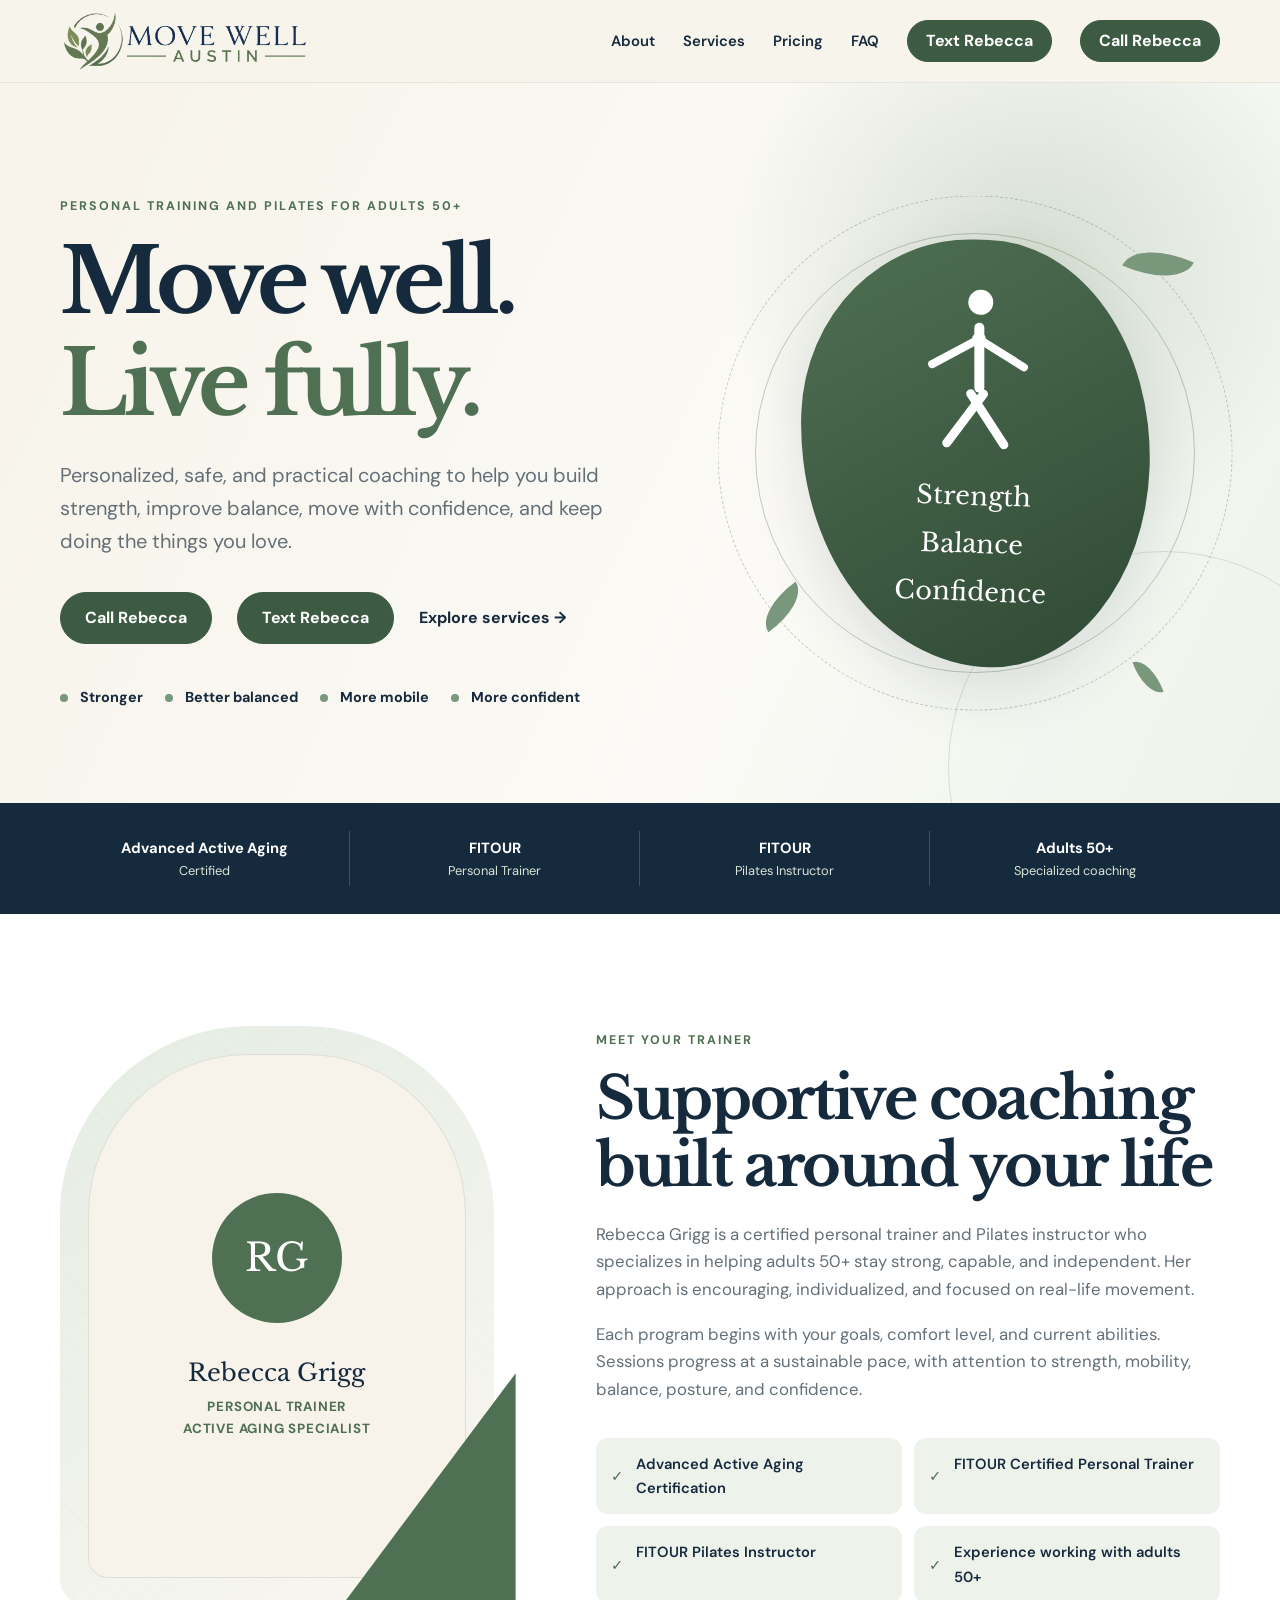
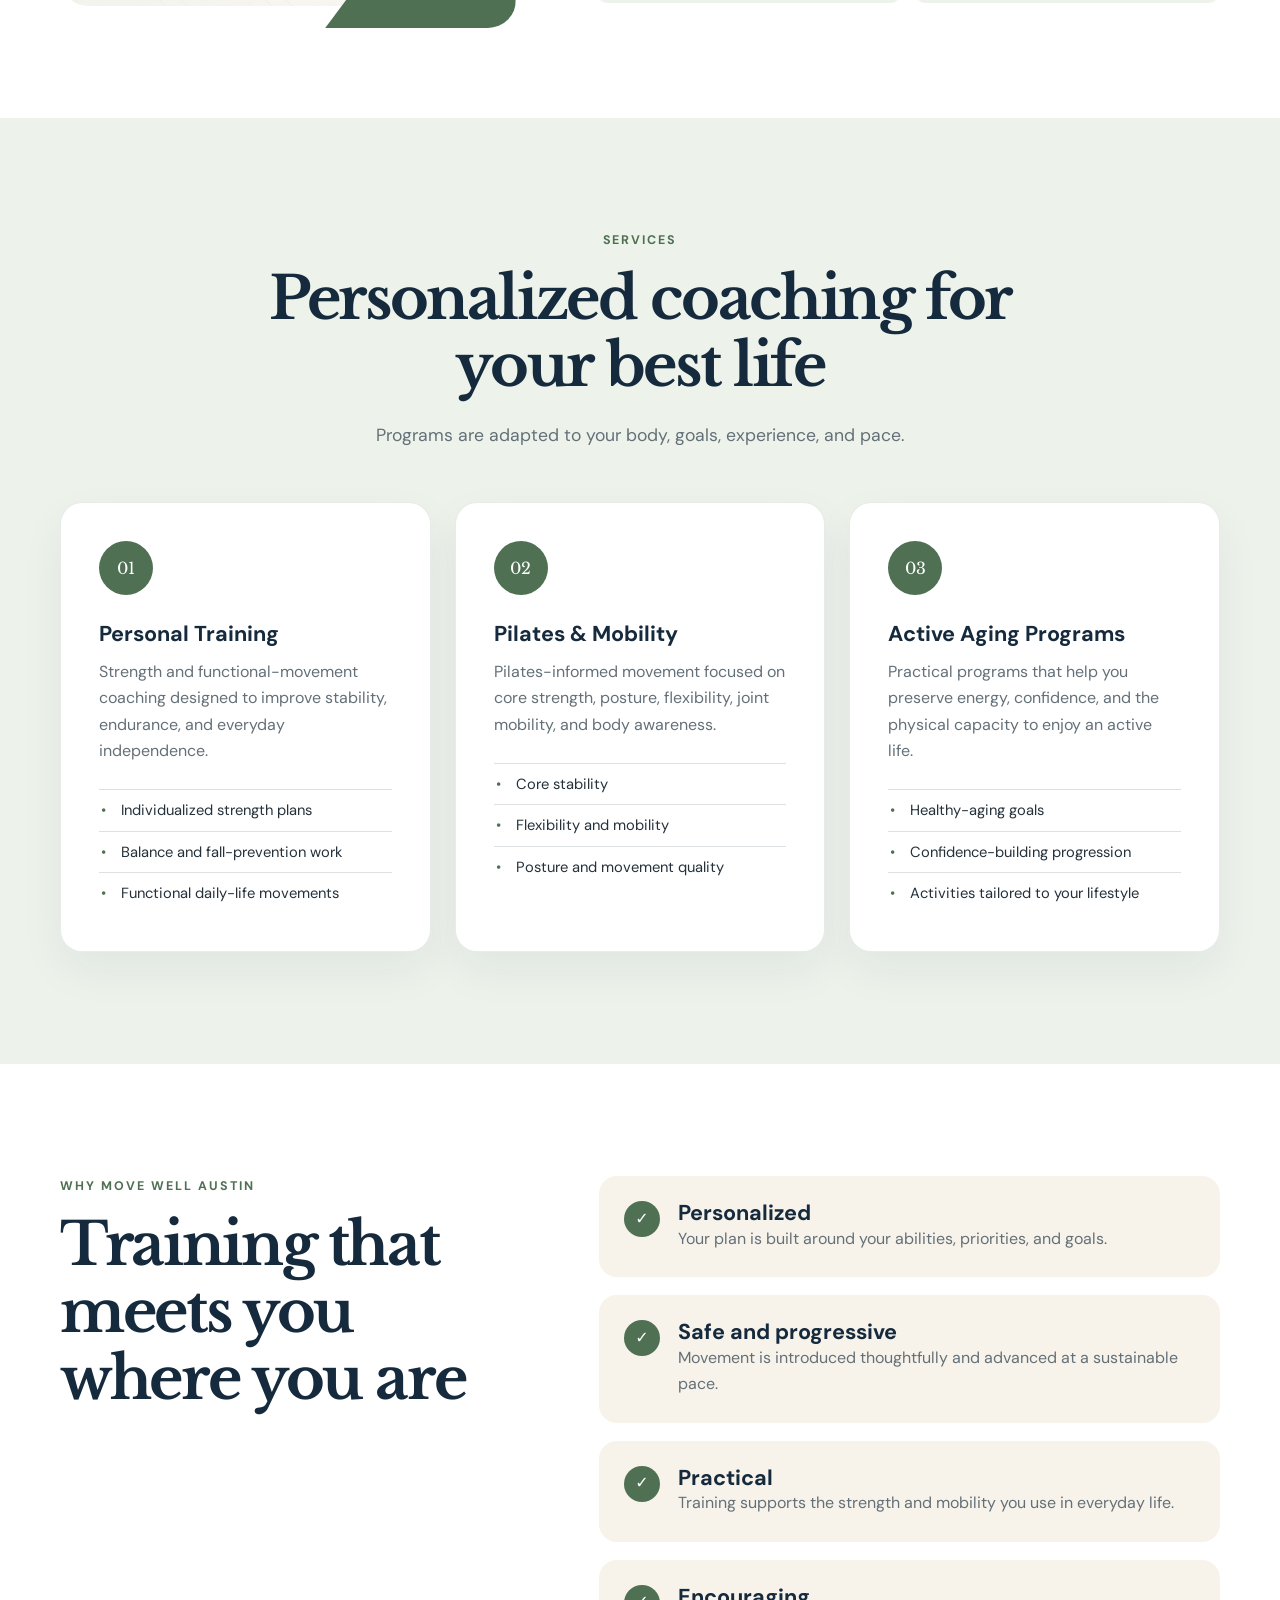
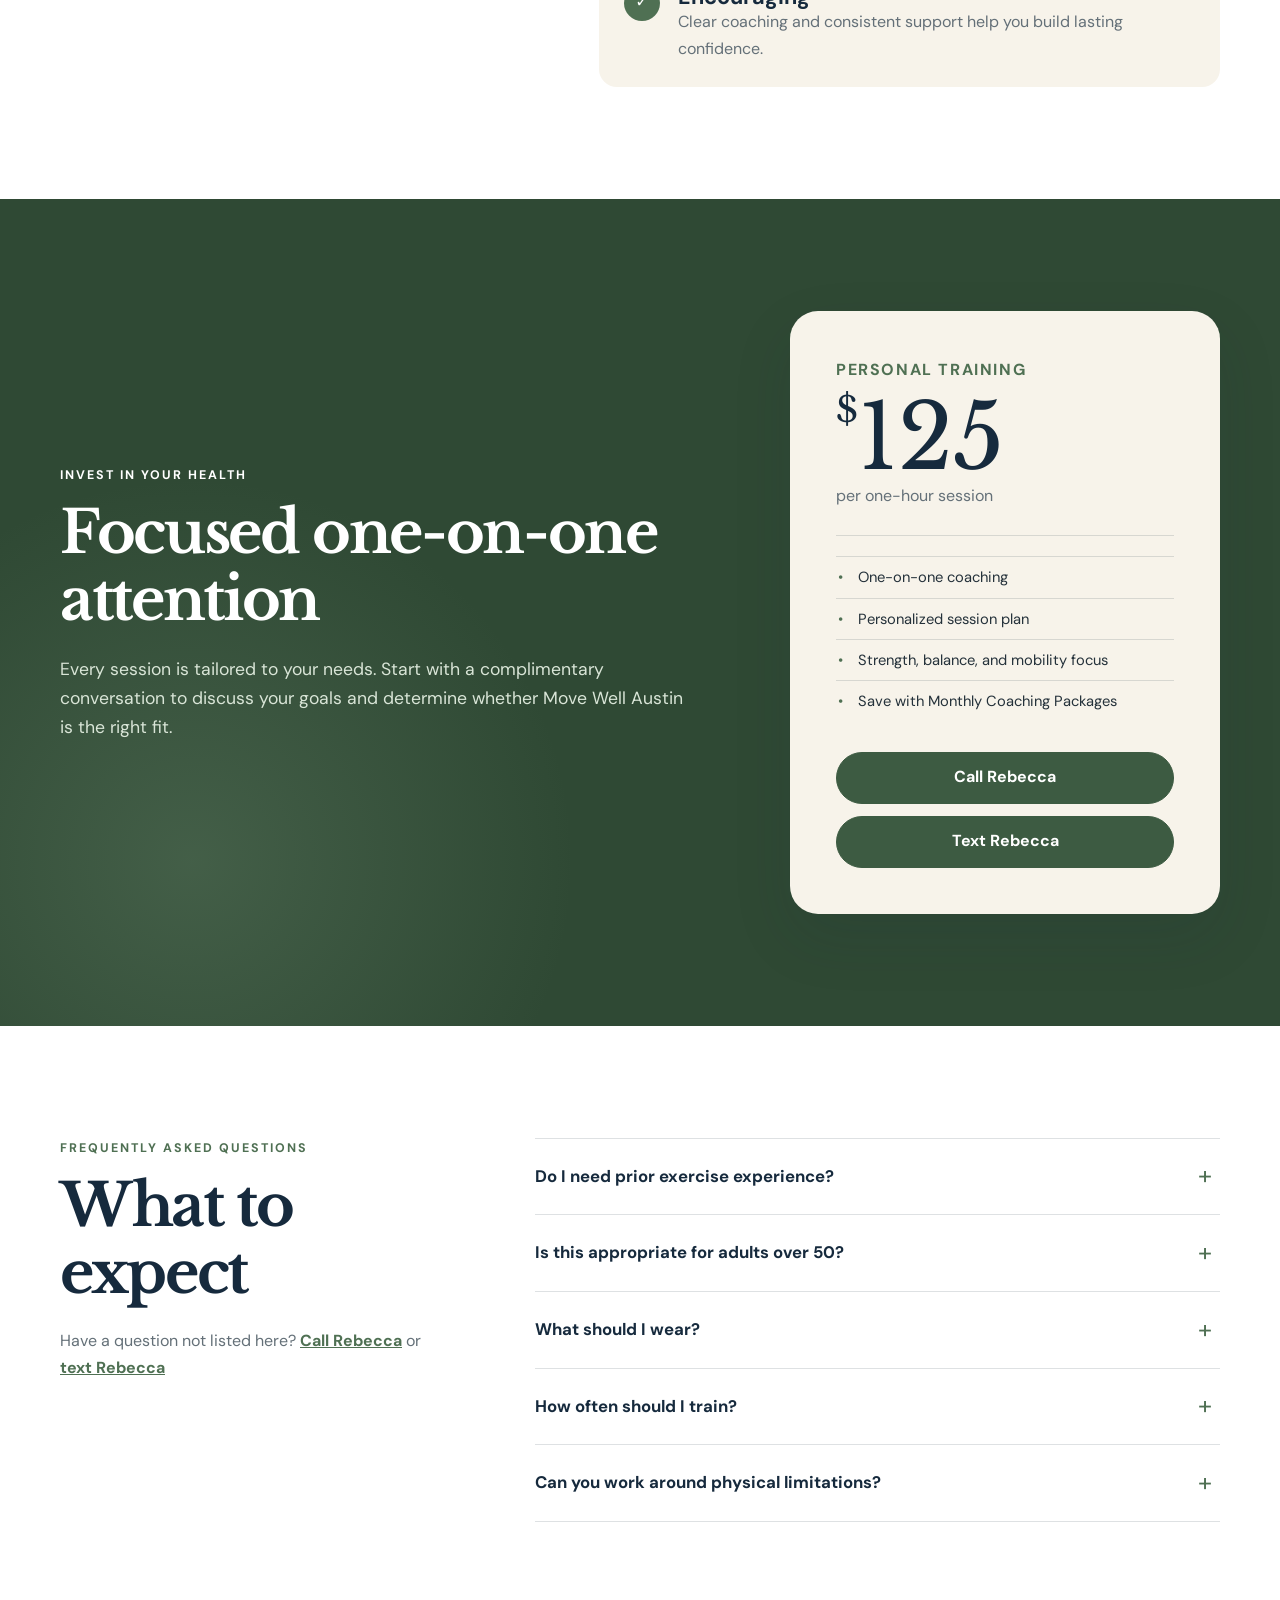
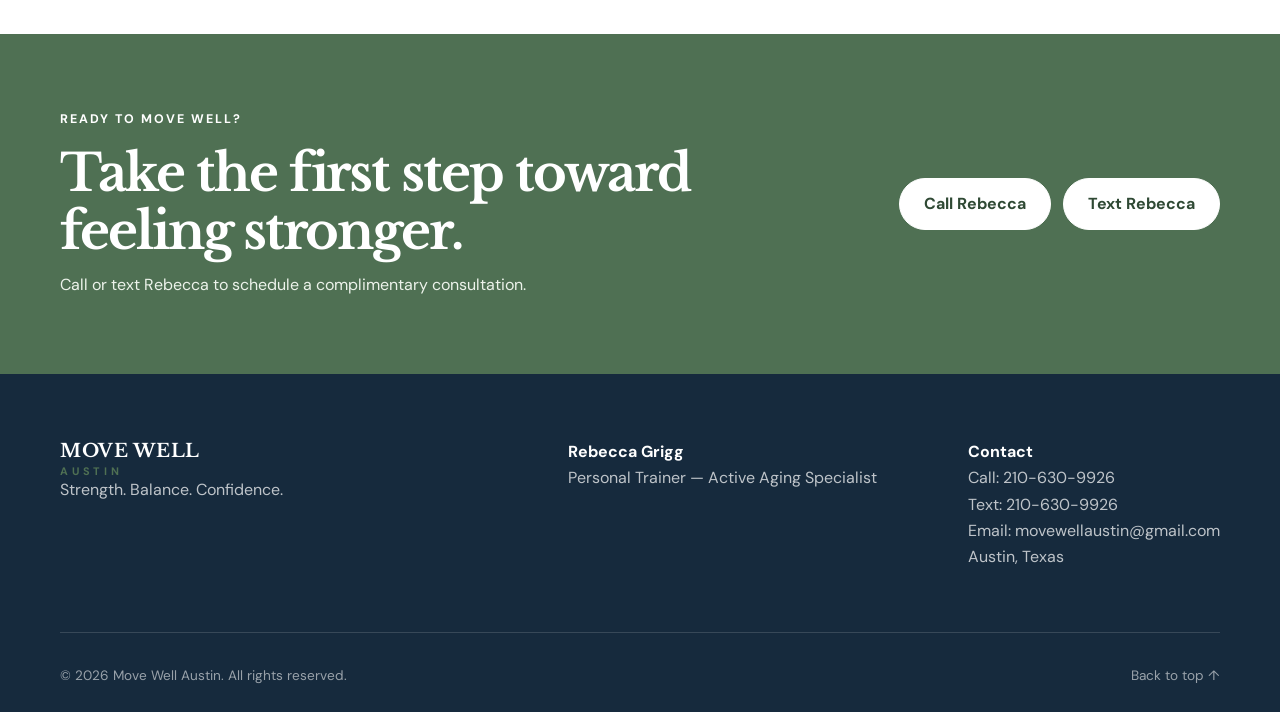
==== index.html @ d60bc9df "Correct SMS link formatting in index.html Fix formatting of text link for SMS contact." ====
<!doctype html>
<html lang="en">
<head>
  <meta charset="utf-8">
  <meta name="viewport" content="width=device-width, initial-scale=1">
  <meta name="description" content="Move Well Austin provides personal training, Pilates, and active-aging coaching for adults 50+ in Austin, Texas.">
  <meta name="theme-color" content="#456348">

  <meta property="og:title" content="Move Well Austin">
  <meta property="og:description" content="Personal training and Pilates for active aging in Austin, Texas.">
  <meta property="og:type" content="website">

  <title>Move Well Austin | Personal Training for Active Aging</title>

  <link rel="preconnect" href="https://fonts.googleapis.com">
  <link rel="preconnect" href="https://fonts.gstatic.com" crossorigin>
  <link href="https://fonts.googleapis.com/css2?family=DM+Sans:wght@400;500;600;700&family=Libre+Baskerville:wght@400;700&display=swap" rel="stylesheet">
  <link rel="stylesheet" href="styles.css">
  <script src="script.js" defer></script>
</head>

<body>
  <a class="skip-link" href="#main-content">Skip to main content</a>

  <header class="site-header" id="top">
    <div class="container nav-wrap">
      <a class="brand" href="#top" aria-label="Move Well Austin home">
        <img
          class="site-logo"
          src="images/move-well-austin-logo.png"
          alt="Move Well Austin"
        >
      </a>

      <button class="menu-toggle" type="button" aria-expanded="false" aria-controls="site-nav">
        <span class="sr-only">Open navigation</span>
        <span></span><span></span><span></span>
      </button>

      <nav id="site-nav" class="site-nav" aria-label="Primary navigation">
        <a href="#about">About</a>
        <a href="#services">Services</a>
        <a href="#pricing">Pricing</a>
        <a href="#faq">FAQ</a>
        <a class="button button-small" href="sms:+12106309926">Text Rebecca</a>
        <a class="button button-small" href="tel:+12106309926">Call Rebecca</a>
      </nav>
    </div>
  </header>

  <main id="main-content">
    <section class="hero">
      <div class="container hero-grid">
        <div class="hero-copy">
          <p class="eyebrow">Personal training and Pilates for adults 50+</p>
          <h1>Move well.<br><span>Live fully.</span></h1>
          <p class="hero-lede">
            Personalized, safe, and practical coaching to help you build strength,
            improve balance, move with confidence, and keep doing the things you love.
          </p>

          <div class="hero-actions">
            <a class="button" href="tel:+12106309926">Call Rebecca</a>
            <a class="button" href="sms:+12106309926">Text Rebecca</a>
            <a class="text-link" href="#services">Explore services <span aria-hidden="true">→</span></a>
          </div>

          <ul class="hero-points" aria-label="Program benefits">
            <li>Stronger</li>
            <li>Better balanced</li>
            <li>More mobile</li>
            <li>More confident</li>
          </ul>
        </div>

        <div class="hero-art" aria-label="Decorative illustration representing active aging">
          <div class="hero-orbit orbit-one"></div>
          <div class="hero-orbit orbit-two"></div>
          <div class="hero-card">
            <div class="figure-icon" aria-hidden="true">
              <span class="head"></span>
              <span class="body"></span>
              <span class="arm arm-left"></span>
              <span class="arm arm-right"></span>
              <span class="leg leg-left"></span>
              <span class="leg leg-right"></span>
            </div>
            <p>Strength</p>
            <p>Balance</p>
            <p>Confidence</p>
          </div>
          <span class="leaf leaf-a"></span>
          <span class="leaf leaf-b"></span>
          <span class="leaf leaf-c"></span>
        </div>
      </div>
    </section>

    <section class="trust-strip" aria-label="Qualifications">
      <div class="container trust-grid">
        <div><strong>Advanced Active Aging</strong><span>Certified</span></div>
        <div><strong>FITOUR</strong><span>Personal Trainer</span></div>
        <div><strong>FITOUR</strong><span>Pilates Instructor</span></div>
        <div><strong>Adults 50+</strong><span>Specialized coaching</span></div>
      </div>
    </section>

    <section class="section about" id="about">
      <div class="container about-grid">
        <div class="portrait-placeholder">
          <div class="portrait-inner">
            <span class="portrait-monogram">RG</span>
            <p>Rebecca Grigg</p>
            <small>Personal Trainer<br>Active Aging Specialist</small>
          </div>
        </div>

        <div class="about-copy">
          <p class="eyebrow">Meet your trainer</p>
          <h2>Supportive coaching built around your life</h2>
          <p>
            Rebecca Grigg is a certified personal trainer and Pilates instructor
            who specializes in helping adults 50+ stay strong, capable, and independent.
            Her approach is encouraging, individualized, and focused on real-life movement.
          </p>
          <p>
            Each program begins with your goals, comfort level, and current abilities.
            Sessions progress at a sustainable pace, with attention to strength, mobility,
            balance, posture, and confidence.
          </p>

          <div class="credential-list">
            <span>Advanced Active Aging Certification</span>
            <span>FITOUR Certified Personal Trainer</span>
            <span>FITOUR Pilates Instructor</span>
            <span>Experience working with adults 50+</span>
          </div>
        </div>
      </div>
    </section>

    <section class="section section-tinted" id="services">
      <div class="container">
        <div class="section-heading">
          <p class="eyebrow">Services</p>
          <h2>Personalized coaching for your best life</h2>
          <p>Programs are adapted to your body, goals, experience, and pace.</p>
        </div>

        <div class="card-grid">
          <article class="service-card">
            <div class="service-icon" aria-hidden="true">01</div>
            <h3>Personal Training</h3>
            <p>
              Strength and functional-movement coaching designed to improve stability,
              endurance, and everyday independence.
            </p>
            <ul>
              <li>Individualized strength plans</li>
              <li>Balance and fall-prevention work</li>
              <li>Functional daily-life movements</li>
            </ul>
          </article>

          <article class="service-card">
            <div class="service-icon" aria-hidden="true">02</div>
            <h3>Pilates &amp; Mobility</h3>
            <p>
              Pilates-informed movement focused on core strength, posture, flexibility,
              joint mobility, and body awareness.
            </p>
            <ul>
              <li>Core stability</li>
              <li>Flexibility and mobility</li>
              <li>Posture and movement quality</li>
            </ul>
          </article>

          <article class="service-card">
            <div class="service-icon" aria-hidden="true">03</div>
            <h3>Active Aging Programs</h3>
            <p>
              Practical programs that help you preserve energy, confidence, and the
              physical capacity to enjoy an active life.
            </p>
            <ul>
              <li>Healthy-aging goals</li>
              <li>Confidence-building progression</li>
              <li>Activities tailored to your lifestyle</li>
            </ul>
          </article>
        </div>
      </div>
    </section>

    <section class="section why">
      <div class="container why-grid">
        <div>
          <p class="eyebrow">Why Move Well Austin</p>
          <h2>Training that meets you where you are</h2>
        </div>

        <div class="why-list">
          <article>
            <span aria-hidden="true">✓</span>
            <div>
              <h3>Personalized</h3>
              <p>Your plan is built around your abilities, priorities, and goals.</p>
            </div>
          </article>
          <article>
            <span aria-hidden="true">✓</span>
            <div>
              <h3>Safe and progressive</h3>
              <p>Movement is introduced thoughtfully and advanced at a sustainable pace.</p>
            </div>
          </article>
          <article>
            <span aria-hidden="true">✓</span>
            <div>
              <h3>Practical</h3>
              <p>Training supports the strength and mobility you use in everyday life.</p>
            </div>
          </article>
          <article>
            <span aria-hidden="true">✓</span>
            <div>
              <h3>Encouraging</h3>
              <p>Clear coaching and consistent support help you build lasting confidence.</p>
            </div>
          </article>
        </div>
      </div>
    </section>

    <section class="section pricing" id="pricing">
      <div class="container pricing-grid">
        <div class="pricing-copy">
          <p class="eyebrow">Invest in your health</p>
          <h2>Focused one-on-one attention</h2>
          <p>
            Every session is tailored to your needs. Start with a complimentary
            conversation to discuss your goals and determine whether Move Well Austin
            is the right fit.
          </p>
        </div>

        <div class="price-card">
          <p>Personal training</p>
          <div class="price"><span>$</span>125</div>
          <p class="price-unit">per one-hour session</p>
          <hr>
          <ul>
            <li>One-on-one coaching</li>
            <li>Personalized session plan</li>
            <li>Strength, balance, and mobility focus</li>
             <li>Save with Monthly Coaching Packages</li>
          </ul>
          <div class="contact-actions">
            <a class="button button-light" href="tel:+12106309926">Call Rebecca</a>
            <a class="button button-light" href="sms:+12106309926">Text Rebecca</a>
          </div>
        </div>
      </div>
    </section>

    <section class="section faq" id="faq">
      <div class="container faq-grid">
        <div>
          <p class="eyebrow">Frequently asked questions</p>
          <h2>What to expect</h2>
          <p>
            Have a question not listed here?
            <a href="tel:+12106309926">Call Rebecca</a> or
            <a href="sms:+12106309926">text Rebecca</a>
          </p>
        </div>

        <div class="accordion">
          <details>
            <summary>Do I need prior exercise experience?</summary>
            <p>
              No. Sessions are adapted to your starting point, whether you are new
              to exercise or returning after time away.
            </p>
          </details>

          <details>
            <summary>Is this appropriate for adults over 50?</summary>
            <p>
              Yes. Move Well Austin is specifically focused on adults 50+ and on
              safe, progressive coaching for strength, balance, mobility, and confidence.
            </p>
          </details>

          <details>
            <summary>What should I wear?</summary>
            <p>
              Wear comfortable clothing that allows you to move freely and supportive
              athletic shoes unless Rebecca recommends otherwise for a specific session.
            </p>
          </details>

          <details>
            <summary>How often should I train?</summary>
            <p>
              Frequency depends on your goals, schedule, recovery, and current activity
              level. Rebecca will discuss an appropriate plan during your consultation.
            </p>
          </details>

          <details>
            <summary>Can you work around physical limitations?</summary>
            <p>
              Programs can often be modified around limitations. Share relevant
              information during your consultation, and obtain medical clearance when
              your healthcare provider recommends it.
            </p>
          </details>
        </div>
      </div>
    </section>

    <section class="cta">
      <div class="container cta-inner">
        <div>
          <p class="eyebrow">Ready to move well?</p>
          <h2>Take the first step toward feeling stronger.</h2>
          <p>Call or text Rebecca to schedule a complimentary consultation.</p>
        </div>
        <div class="contact-actions">
          <a class="button button-light" href="tel:+12106309926">Call Rebecca</a>
          <a class="button button-light" href="sms:+12106309926">Text Rebecca</a>
        </div>
      </div>
    </section>
  </main>

  <footer class="site-footer">
    <div class="container footer-grid">
      <div>
        <a class="brand brand-footer" href="#top">
          <span class="brand-copy">
            <strong>MOVE WELL</strong>
            <span>AUSTIN</span>
          </span>
        </a>
        <p>Strength. Balance. Confidence.</p>
      </div>

      <div>
        <strong>Rebecca Grigg</strong>
        <p>Personal Trainer — Active Aging Specialist</p>
      </div>

      <div>
        <strong>Contact</strong>
        <p>
          <a href="tel:+12106309926">Call: 210-630-9926</a><br>
          <a href="sms:+12106309926">Text: 210-630-9926</a><br>
          <a href="mailto:movewellaustin@gmail.com">Email: movewellaustin@gmail.com</a><br>
          Austin, Texas
        </p>
      </div>
    </div>

    <div class="container footer-bottom">
      <p>© <span id="year"></span> Move Well Austin. All rights reserved.</p>
      <a href="#top">Back to top ↑</a>
    </div>
  </footer>
</body>
</html>
---- styles.css ----
:root {
  --green-900: #2f4934;
  --green-800: #3d5b42;
  --green-700: #4f7053;
  --green-500: #78977b;
  --green-200: #d9e5d7;
  --green-100: #edf3eb;
  --navy: #162a3d;
  --cream: #f7f3ea;
  --white: #ffffff;
  --ink: #24313a;
  --muted: #647078;
  --line: rgba(22, 42, 61, 0.14);
  --shadow: 0 24px 60px rgba(22, 42, 61, 0.12);
  --radius: 22px;
  --container: 1160px;
}

* {
  box-sizing: border-box;
}

html {
  scroll-behavior: smooth;
}

body {
  margin: 0;
  color: var(--ink);
  background: var(--white);
  font-family: "DM Sans", system-ui, -apple-system, BlinkMacSystemFont, "Segoe UI", sans-serif;
  line-height: 1.65;
}

body.nav-open {
  overflow: hidden;
}

img,
svg {
  display: block;
  max-width: 100%;
}

a {
  color: inherit;
}

button,
a {
  -webkit-tap-highlight-color: transparent;
}

h1,
h2,
h3,
p {
  margin-top: 0;
}

h1,
h2,
h3 {
  color: var(--navy);
  line-height: 1.14;
}

h1,
h2 {
  font-family: "Libre Baskerville", Georgia, serif;
}

h1 {
  margin-bottom: 24px;
  font-size: clamp(3.2rem, 7vw, 6.4rem);
  letter-spacing: -0.055em;
}

h1 span {
  color: var(--green-700);
}

h2 {
  margin-bottom: 22px;
  font-size: clamp(2.15rem, 4.6vw, 3.9rem);
  letter-spacing: -0.04em;
}

h3 {
  margin-bottom: 12px;
  font-size: 1.35rem;
}

p {
  color: var(--muted);
}

.container {
  width: min(calc(100% - 40px), var(--container));
  margin-inline: auto;
}

.section {
  padding: 112px 0;
}

.section-tinted {
  background: var(--green-100);
}

.section-heading {
  max-width: 760px;
  margin: 0 auto 52px;
  text-align: center;
}

.section-heading > p:last-child {
  max-width: 600px;
  margin-inline: auto;
  font-size: 1.1rem;
}

.eyebrow {
  margin-bottom: 14px;
  color: var(--green-700);
  font-size: 0.78rem;
  font-weight: 700;
  letter-spacing: 0.16em;
  text-transform: uppercase;
}

.sr-only {
  position: absolute;
  width: 1px;
  height: 1px;
  padding: 0;
  margin: -1px;
  overflow: hidden;
  clip: rect(0, 0, 0, 0);
  white-space: nowrap;
  border: 0;
}

.skip-link {
  position: fixed;
  z-index: 9999;
  top: 12px;
  left: 12px;
  padding: 10px 14px;
  color: var(--white);
  background: var(--navy);
  border-radius: 8px;
  transform: translateY(-150%);
}

.skip-link:focus {
  transform: translateY(0);
}

.button {
  display: inline-flex;
  min-height: 52px;
  align-items: center;
  justify-content: center;
  padding: 0 24px;
  color: var(--white);
  background: var(--green-800);
  border: 1px solid var(--green-800);
  border-radius: 999px;
  font-weight: 700;
  text-decoration: none;
  transition: 180ms ease;
}

.button:hover,
.button:focus-visible {
  background: var(--navy);
  border-color: var(--navy);
  transform: translateY(-2px);
}

.button-small {
  min-height: 42px;
  padding-inline: 18px;
}

.button-light {
  color: var(--green-900);
  background: var(--white);
  border-color: var(--white);
}

.button-light:hover,
.button-light:focus-visible {
  color: var(--white);
  background: transparent;
  border-color: var(--white);
}

.text-link {
  color: var(--navy);
  font-weight: 700;
  text-decoration: none;
}

.text-link:hover {
  color: var(--green-700);
}

.site-header {
  position: sticky;
  z-index: 1000;
  top: 0;
  background: rgba(247, 243, 234, 0.9);
  border-bottom: 1px solid rgba(22, 42, 61, 0.07);
  backdrop-filter: blur(18px);
}

.nav-wrap {
  display: flex;
  min-height: 82px;
  align-items: center;
  justify-content: space-between;
  gap: 30px;
}

.brand {
  display: inline-flex;
  align-items: center;
  gap: 12px;
  color: var(--navy);
  text-decoration: none;
}

.site-logo {
  display: block;
  width: 250px;
  max-width: 100%;
  height: auto;
}

.brand-mark {
  width: 48px;
  color: var(--green-700);
}

.brand-mark svg {
  fill: none;
  stroke: currentColor;
  stroke-width: 3.2;
  stroke-linecap: round;
  stroke-linejoin: round;
}

.brand-copy {
  display: flex;
  flex-direction: column;
  line-height: 1;
}

.brand-copy strong {
  font-family: "Libre Baskerville", Georgia, serif;
  font-size: 1.15rem;
  letter-spacing: 0.03em;
}

.brand-copy span {
  margin-top: 6px;
  color: var(--green-700);
  font-size: 0.68rem;
  font-weight: 700;
  letter-spacing: 0.35em;
}

.site-nav {
  display: flex;
  align-items: center;
  gap: 28px;
}

.site-nav > a:not(.button) {
  color: var(--navy);
  font-size: 0.93rem;
  font-weight: 600;
  text-decoration: none;
}

.site-nav > a:not(.button):hover {
  color: var(--green-700);
}

.menu-toggle {
  display: none;
  width: 44px;
  height: 44px;
  padding: 9px;
  background: transparent;
  border: 0;
}

.menu-toggle span:not(.sr-only) {
  display: block;
  width: 100%;
  height: 2px;
  margin: 5px 0;
  background: var(--navy);
  transition: 180ms ease;
}

.hero {
  position: relative;
  overflow: hidden;
  padding: 110px 0 90px;
  background:
    radial-gradient(circle at 80% 25%, rgba(120, 151, 123, 0.28), transparent 26%),
    linear-gradient(115deg, var(--cream) 0%, #fbfaf6 62%, var(--green-100) 100%);
}

.hero::after {
  position: absolute;
  right: -100px;
  bottom: -180px;
  width: 430px;
  height: 430px;
  border: 1px solid rgba(79, 112, 83, 0.19);
  border-radius: 50%;
  content: "";
}

.hero-grid {
  display: grid;
  align-items: center;
  gap: 70px;
  grid-template-columns: 1.1fr 0.9fr;
}

.hero-copy {
  position: relative;
  z-index: 2;
}

.hero-lede {
  max-width: 650px;
  margin-bottom: 34px;
  font-size: clamp(1.05rem, 2vw, 1.25rem);
}

.hero-actions {
  display: flex;
  align-items: center;
  gap: 25px;
}

.hero-points {
  display: flex;
  flex-wrap: wrap;
  gap: 12px 22px;
  padding: 0;
  margin: 42px 0 0;
  list-style: none;
}

.hero-points li {
  position: relative;
  padding-left: 20px;
  color: var(--navy);
  font-size: 0.9rem;
  font-weight: 700;
}

.hero-points li::before {
  position: absolute;
  top: 0.55em;
  left: 0;
  width: 8px;
  height: 8px;
  background: var(--green-500);
  border-radius: 50%;
  content: "";
}

.hero-art {
  position: relative;
  min-height: 520px;
}

.hero-card {
  position: absolute;
  z-index: 2;
  top: 50%;
  left: 50%;
  display: flex;
  width: min(350px, 82vw);
  min-height: 410px;
  flex-direction: column;
  align-items: center;
  justify-content: center;
  padding: 50px;
  color: var(--white);
  background: linear-gradient(150deg, var(--green-700), var(--green-900));
  border-radius: 48% 48% 44% 56% / 42% 52% 48% 58%;
  box-shadow: var(--shadow);
  transform: translate(-50%, -50%) rotate(2deg);
}

.hero-card p {
  margin: 3px 0;
  color: var(--white);
  font-family: "Libre Baskerville", Georgia, serif;
  font-size: 1.6rem;
}

.figure-icon {
  position: relative;
  width: 120px;
  height: 160px;
  margin-bottom: 22px;
}

.figure-icon span {
  position: absolute;
  display: block;
  background: var(--white);
  border-radius: 999px;
}

.figure-icon .head {
  top: 0;
  left: 48px;
  width: 25px;
  height: 25px;
  border-radius: 50%;
}

.figure-icon .body {
  top: 33px;
  left: 56px;
  width: 10px;
  height: 70px;
  transform: rotate(-2deg);
}

.figure-icon .arm {
  top: 42px;
  width: 64px;
  height: 8px;
}

.figure-icon .arm-left {
  left: 2px;
  transform: rotate(-30deg);
  transform-origin: right center;
}

.figure-icon .arm-right {
  right: 2px;
  transform: rotate(30deg);
  transform-origin: left center;
}

.figure-icon .leg {
  top: 96px;
  width: 70px;
  height: 9px;
}

.figure-icon .leg-left {
  left: -1px;
  transform: rotate(-55deg);
  transform-origin: right center;
}

.figure-icon .leg-right {
  right: -1px;
  transform: rotate(55deg);
  transform-origin: left center;
}

.hero-orbit {
  position: absolute;
  top: 50%;
  left: 50%;
  border: 1px solid rgba(79, 112, 83, 0.34);
  border-radius: 50%;
  transform: translate(-50%, -50%);
}

.orbit-one {
  width: 440px;
  height: 440px;
}

.orbit-two {
  width: 515px;
  height: 515px;
  border-style: dashed;
}

.leaf {
  position: absolute;
  z-index: 3;
  display: block;
  width: 64px;
  height: 32px;
  background: var(--green-500);
  border-radius: 100% 0 100% 0;
}

.leaf-a {
  top: 55px;
  right: 30px;
  transform: rotate(24deg);
}

.leaf-b {
  bottom: 90px;
  left: 20px;
  transform: rotate(-35deg) scale(0.8);
}

.leaf-c {
  right: 40px;
  bottom: 20px;
  transform: rotate(70deg) scale(0.6);
}

.trust-strip {
  padding: 28px 0;
  background: var(--navy);
}

.trust-grid {
  display: grid;
  grid-template-columns: repeat(4, 1fr);
}

.trust-grid div {
  padding: 5px 24px;
  text-align: center;
  border-right: 1px solid rgba(255, 255, 255, 0.18);
}

.trust-grid div:last-child {
  border-right: 0;
}

.trust-grid strong,
.trust-grid span {
  display: block;
}

.trust-grid strong {
  color: var(--white);
  font-size: 0.92rem;
}

.trust-grid span {
  color: var(--green-200);
  font-size: 0.8rem;
}

.about-grid {
  display: grid;
  align-items: center;
  gap: clamp(50px, 8vw, 110px);
  grid-template-columns: minmax(320px, 0.82fr) 1.18fr;
}

.portrait-placeholder {
  position: relative;
  min-height: 580px;
  padding: 28px;
  background:
    linear-gradient(145deg, rgba(217, 229, 215, 0.7), rgba(247, 243, 234, 0.65)),
    repeating-linear-gradient(45deg, transparent 0 14px, rgba(79, 112, 83, 0.05) 14px 15px);
  border-radius: 190px 190px 28px 28px;
}

.portrait-placeholder::after {
  position: absolute;
  right: -22px;
  bottom: -22px;
  width: 44%;
  height: 44%;
  background: var(--green-700);
  border-radius: 0 0 28px 0;
  content: "";
  clip-path: polygon(100% 0, 100% 100%, 0 100%);
}

.portrait-inner {
  position: absolute;
  inset: 28px;
  display: flex;
  flex-direction: column;
  align-items: center;
  justify-content: center;
  background: var(--cream);
  border: 1px solid rgba(79, 112, 83, 0.15);
  border-radius: 160px 160px 20px 20px;
  text-align: center;
}

.portrait-monogram {
  display: grid;
  width: 130px;
  height: 130px;
  margin-bottom: 30px;
  place-items: center;
  color: var(--white);
  background: var(--green-700);
  border-radius: 50%;
  font-family: "Libre Baskerville", Georgia, serif;
  font-size: 2.4rem;
}

.portrait-inner p {
  margin-bottom: 4px;
  color: var(--navy);
  font-family: "Libre Baskerville", Georgia, serif;
  font-size: 1.5rem;
}

.portrait-inner small {
  color: var(--green-700);
  font-weight: 700;
  letter-spacing: 0.06em;
  text-transform: uppercase;
}

.about-copy > p:not(.eyebrow) {
  font-size: 1.05rem;
}

.credential-list {
  display: grid;
  gap: 12px;
  margin-top: 34px;
  grid-template-columns: repeat(2, 1fr);
}

.credential-list span {
  position: relative;
  padding: 14px 14px 14px 40px;
  color: var(--navy);
  background: var(--green-100);
  border-radius: 12px;
  font-size: 0.92rem;
  font-weight: 600;
}

.credential-list span::before {
  position: absolute;
  top: 50%;
  left: 15px;
  color: var(--green-700);
  content: "✓";
  transform: translateY(-50%);
}

.card-grid {
  display: grid;
  gap: 24px;
  grid-template-columns: repeat(3, 1fr);
}

.service-card {
  padding: 38px;
  background: var(--white);
  border: 1px solid rgba(79, 112, 83, 0.13);
  border-radius: var(--radius);
  box-shadow: 0 18px 45px rgba(22, 42, 61, 0.06);
}

.service-icon {
  display: grid;
  width: 54px;
  height: 54px;
  margin-bottom: 27px;
  place-items: center;
  color: var(--white);
  background: var(--green-700);
  border-radius: 50%;
  font-family: "Libre Baskerville", Georgia, serif;
}

.service-card ul,
.price-card ul {
  padding: 0;
  margin: 25px 0 0;
  list-style: none;
}

.service-card li,
.price-card li {
  position: relative;
  padding: 8px 0 8px 22px;
  color: var(--ink);
  font-size: 0.92rem;
  border-top: 1px solid var(--line);
}

.service-card li::before,
.price-card li::before {
  position: absolute;
  left: 2px;
  color: var(--green-700);
  content: "•";
}

.why-grid {
  display: grid;
  align-items: start;
  gap: 80px;
  grid-template-columns: 0.85fr 1.15fr;
}

.why-list {
  display: grid;
  gap: 18px;
}

.why-list article {
  display: grid;
  gap: 18px;
  padding: 25px;
  background: var(--cream);
  border-radius: 18px;
  grid-template-columns: auto 1fr;
}

.why-list article > span {
  display: grid;
  width: 36px;
  height: 36px;
  place-items: center;
  color: var(--white);
  background: var(--green-700);
  border-radius: 50%;
  font-weight: 700;
}

.why-list h3,
.why-list p {
  margin-bottom: 0;
}

.pricing {
  color: var(--white);
  background:
    radial-gradient(circle at 15% 80%, rgba(120, 151, 123, 0.28), transparent 30%),
    var(--green-900);
}

.pricing h2,
.pricing .eyebrow {
  color: var(--white);
}

.pricing-copy > p:last-child {
  color: var(--green-200);
  font-size: 1.1rem;
}

.pricing-grid {
  display: grid;
  align-items: center;
  gap: 90px;
  grid-template-columns: 1fr 430px;
}

.price-card {
  padding: 46px;
  color: var(--navy);
  background: var(--cream);
  border-radius: 28px;
  box-shadow: var(--shadow);
}

.price-card > p:first-child {
  margin-bottom: 10px;
  color: var(--green-700);
  font-weight: 700;
  letter-spacing: 0.1em;
  text-transform: uppercase;
}

.price {
  color: var(--navy);
  font-family: "Libre Baskerville", Georgia, serif;
  font-size: 5.6rem;
  line-height: 1;
}

.price span {
  font-size: 2.2rem;
  vertical-align: top;
}

.price-unit {
  margin-bottom: 26px;
}

.price-card hr {
  border: 0;
  border-top: 1px solid var(--line);
}

.price-card ul {
  margin: 20px 0 30px;
}

.price-card .button {
  width: 100%;
  color: var(--white);
  background: var(--green-800);
  border-color: var(--green-800);
}

.price-card .button:hover {
  background: var(--navy);
  border-color: var(--navy);
}


.contact-actions {
  display: flex;
  flex-wrap: wrap;
  gap: 12px;
}

.faq-grid {
  display: grid;
  align-items: start;
  gap: 90px;
  grid-template-columns: 0.72fr 1.28fr;
}

.faq a {
  color: var(--green-700);
  font-weight: 700;
}

.accordion {
  border-top: 1px solid var(--line);
}

details {
  border-bottom: 1px solid var(--line);
}

summary {
  position: relative;
  padding: 24px 50px 24px 0;
  color: var(--navy);
  cursor: pointer;
  font-size: 1.05rem;
  font-weight: 700;
  list-style: none;
}

summary::-webkit-details-marker {
  display: none;
}

summary::after {
  position: absolute;
  top: 50%;
  right: 8px;
  color: var(--green-700);
  content: "+";
  font-size: 1.6rem;
  font-weight: 400;
  transform: translateY(-50%);
}

details[open] summary::after {
  content: "−";
}

details p {
  max-width: 680px;
  padding: 0 30px 22px 0;
}

.cta {
  padding: 75px 0;
  background: var(--green-700);
}

.cta-inner {
  display: flex;
  align-items: center;
  justify-content: space-between;
  gap: 40px;
}

.cta h2 {
  max-width: 760px;
  margin-bottom: 12px;
  color: var(--white);
  font-size: clamp(2rem, 4vw, 3.4rem);
}

.cta p,
.cta .eyebrow {
  color: var(--white);
}

.cta p:last-child {
  margin-bottom: 0;
  color: var(--green-100);
}

.site-footer {
  padding: 65px 0 25px;
  background: var(--navy);
}

.footer-grid {
  display: grid;
  gap: 40px;
  grid-template-columns: 1.3fr 1fr 0.7fr;
}

.brand-footer .brand-copy strong,
.footer-grid strong {
  color: var(--white);
}

.footer-grid p,
.footer-grid a {
  color: rgba(255, 255, 255, 0.72);
}

.footer-grid a {
  text-decoration: none;
}

.footer-bottom {
  display: flex;
  justify-content: space-between;
  padding-top: 32px;
  margin-top: 45px;
  border-top: 1px solid rgba(255, 255, 255, 0.14);
}

.footer-bottom p,
.footer-bottom a {
  margin: 0;
  color: rgba(255, 255, 255, 0.56);
  font-size: 0.85rem;
  text-decoration: none;
}

@media (max-width: 900px) {
  .section {
    padding: 84px 0;
  }

  .menu-toggle {
    display: block;
  }

  .site-nav {
    position: fixed;
    inset: 82px 0 auto;
    display: none;
    min-height: calc(100vh - 82px);
    flex-direction: column;
    align-items: stretch;
    padding: 35px 24px;
    background: var(--cream);
  }

  .site-nav.open {
    display: flex;
  }

  .site-nav > a:not(.button) {
    padding: 14px 0;
    font-size: 1.15rem;
    border-bottom: 1px solid var(--line);
  }

  .hero-grid,
  .about-grid,
  .why-grid,
  .pricing-grid,
  .faq-grid {
    grid-template-columns: 1fr;
  }

  .hero {
    padding-top: 80px;
  }

  .hero-art {
    min-height: 500px;
  }

  .trust-grid {
    grid-template-columns: repeat(2, 1fr);
  }

  .trust-grid div:nth-child(2) {
    border-right: 0;
  }

  .trust-grid div:nth-child(-n+2) {
    margin-bottom: 18px;
  }

  .about-grid,
  .why-grid,
  .pricing-grid,
  .faq-grid {
    gap: 55px;
  }

  .portrait-placeholder {
    min-height: 500px;
  }

  .card-grid {
    grid-template-columns: 1fr;
  }

  .price-card {
    width: min(100%, 520px);
  }

  .cta-inner {
    align-items: flex-start;
    flex-direction: column;
  }

  .footer-grid {
    grid-template-columns: 1fr 1fr;
  }
}

@media (max-width: 600px) {
  .contact-actions {
    width: 100%;
    flex-direction: column;
  }

  .contact-actions .button {
    width: 100%;
  }


  .site-logo {
    width: 190px;
  }

  .container {
    width: min(calc(100% - 28px), var(--container));
  }

  .section {
    padding: 68px 0;
  }

  .nav-wrap {
    min-height: 72px;
  }

  .site-nav {
    inset: 72px 0 auto;
    min-height: calc(100vh - 72px);
  }

  .brand-mark {
    width: 41px;
  }

  .brand-copy strong {
    font-size: 1rem;
  }

  .hero {
    padding: 64px 0 55px;
  }

  .hero-actions {
    align-items: stretch;
    flex-direction: column;
  }

  .hero-actions .text-link {
    padding-left: 4px;
  }

  .hero-art {
    min-height: 390px;
  }

  .hero-card {
    width: 270px;
    min-height: 325px;
    padding: 35px;
  }

  .hero-card p {
    font-size: 1.25rem;
  }

  .figure-icon {
    transform: scale(0.75);
    margin-block: -14px 8px;
  }

  .orbit-one {
    width: 315px;
    height: 315px;
  }

  .orbit-two {
    width: 365px;
    height: 365px;
  }

  .trust-grid {
    gap: 18px 0;
  }

  .trust-grid div {
    padding-inline: 10px;
  }

  .credential-list,
  .footer-grid {
    grid-template-columns: 1fr;
  }

  .portrait-placeholder {
    min-height: 420px;
    border-radius: 120px 120px 24px 24px;
  }

  .portrait-inner {
    border-radius: 98px 98px 18px 18px;
  }

  .service-card,
  .price-card {
    padding: 30px 24px;
  }

  .price {
    font-size: 4.7rem;
  }

  .cta {
    padding: 60px 0;
  }

  .cta .button {
    width: 100%;
  }

  .footer-bottom {
    align-items: flex-start;
    flex-direction: column;
    gap: 12px;
  }
}

@media (prefers-reduced-motion: reduce) {
  html {
    scroll-behavior: auto;
  }

  *,
  *::before,
  *::after {
    transition-duration: 0.01ms !important;
    animation-duration: 0.01ms !important;
    animation-iteration-count: 1 !important;
  }
}
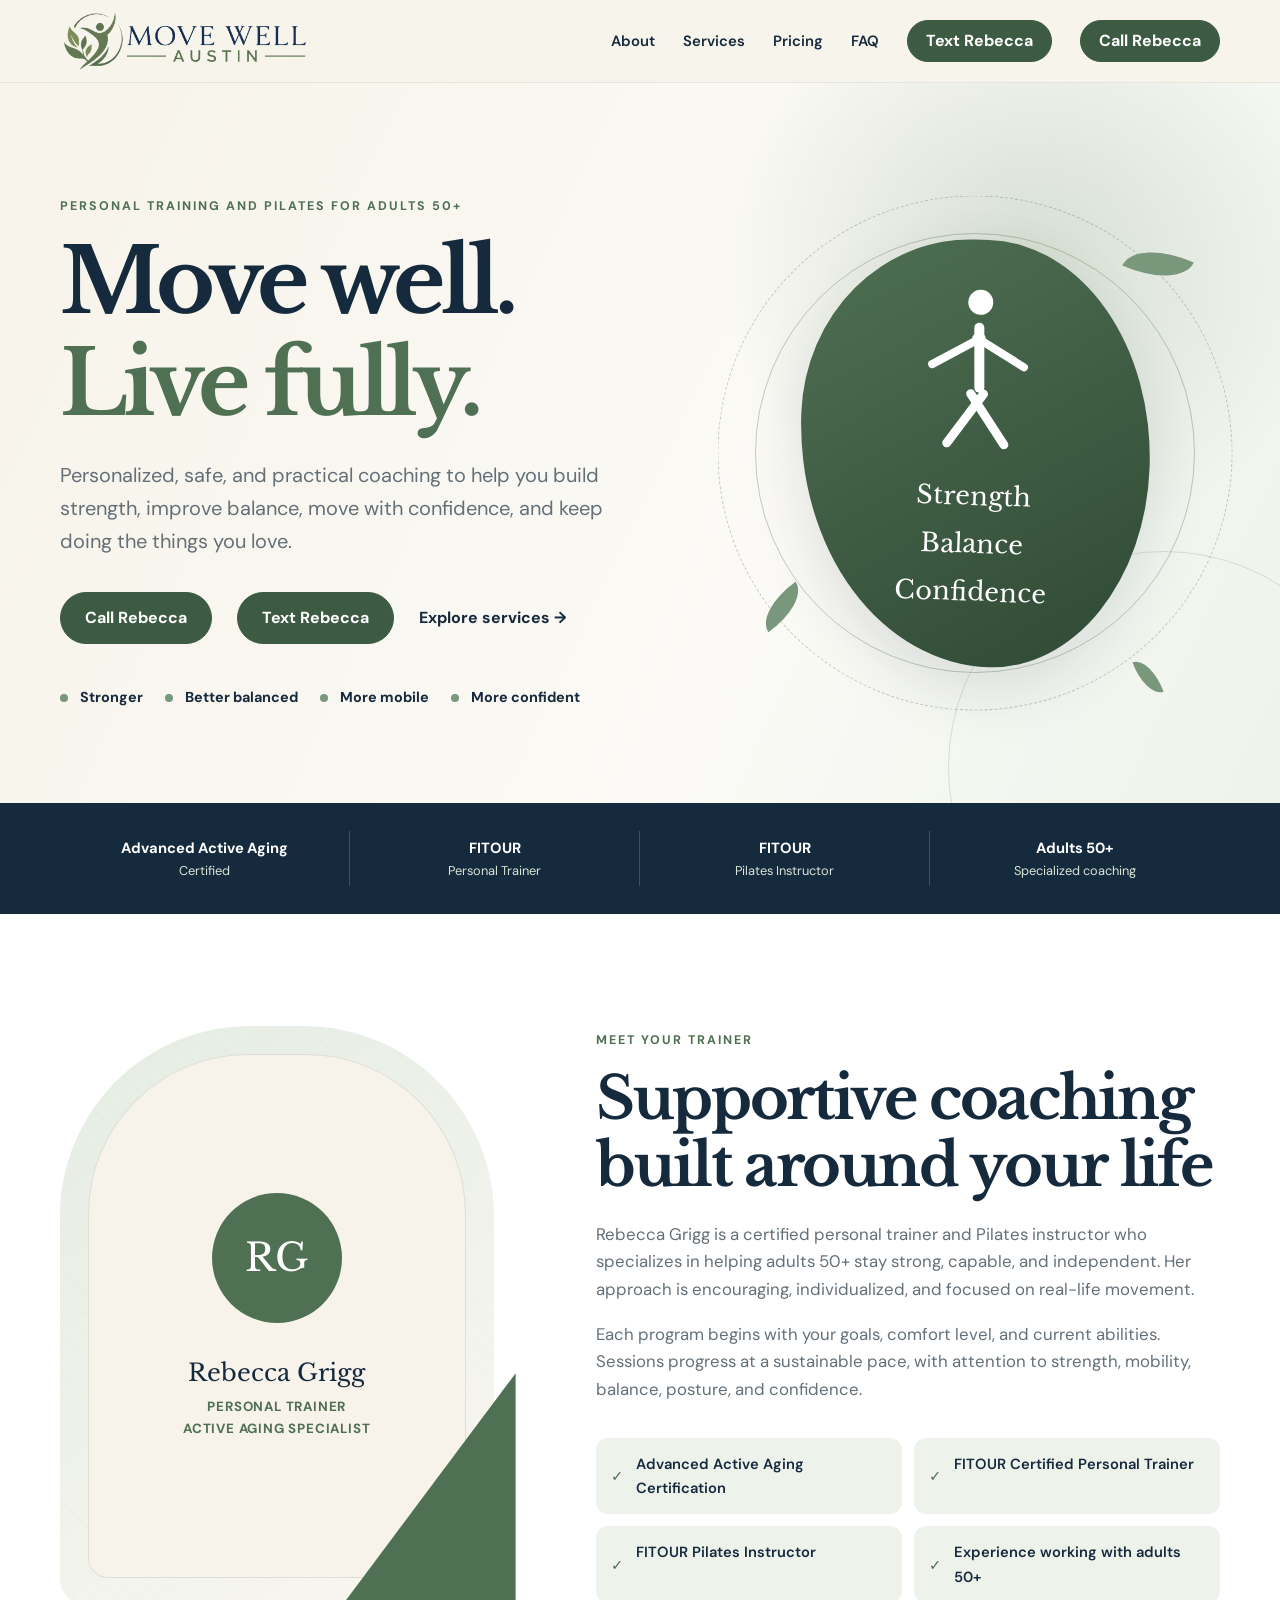
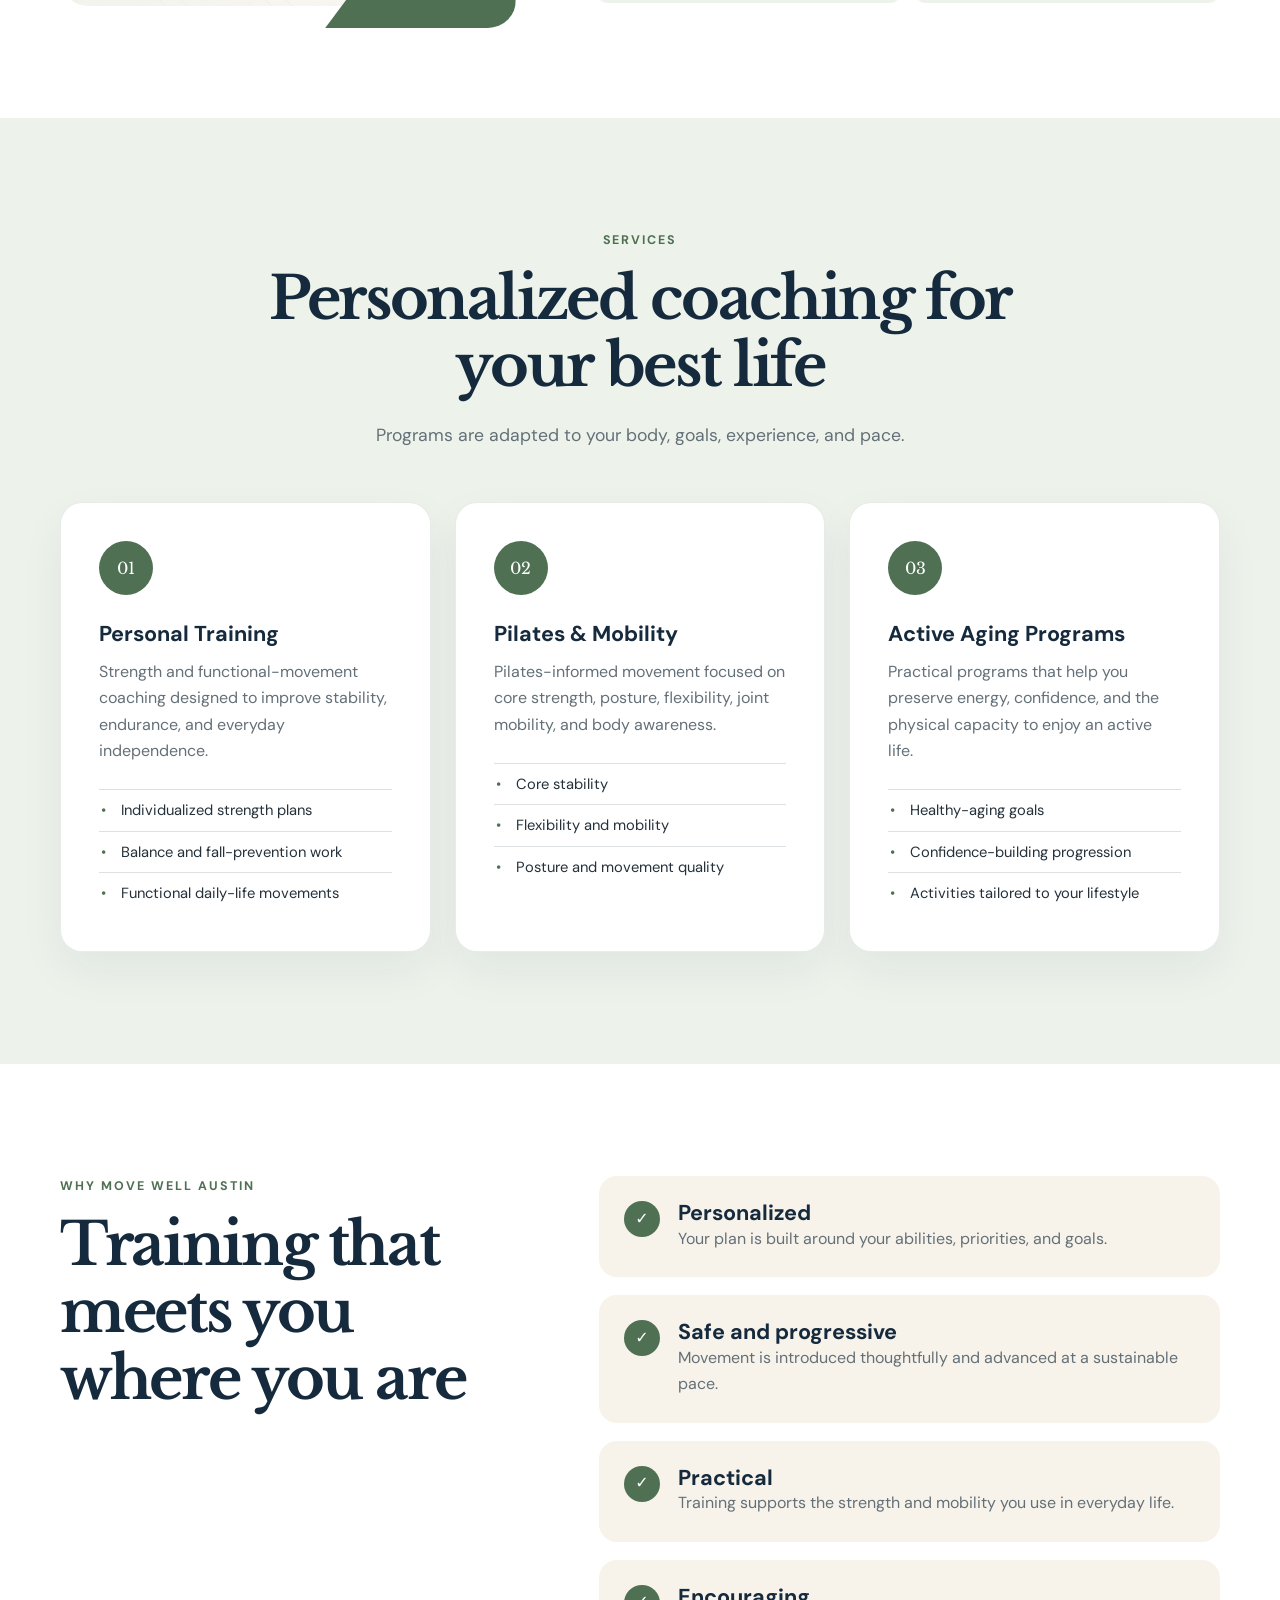
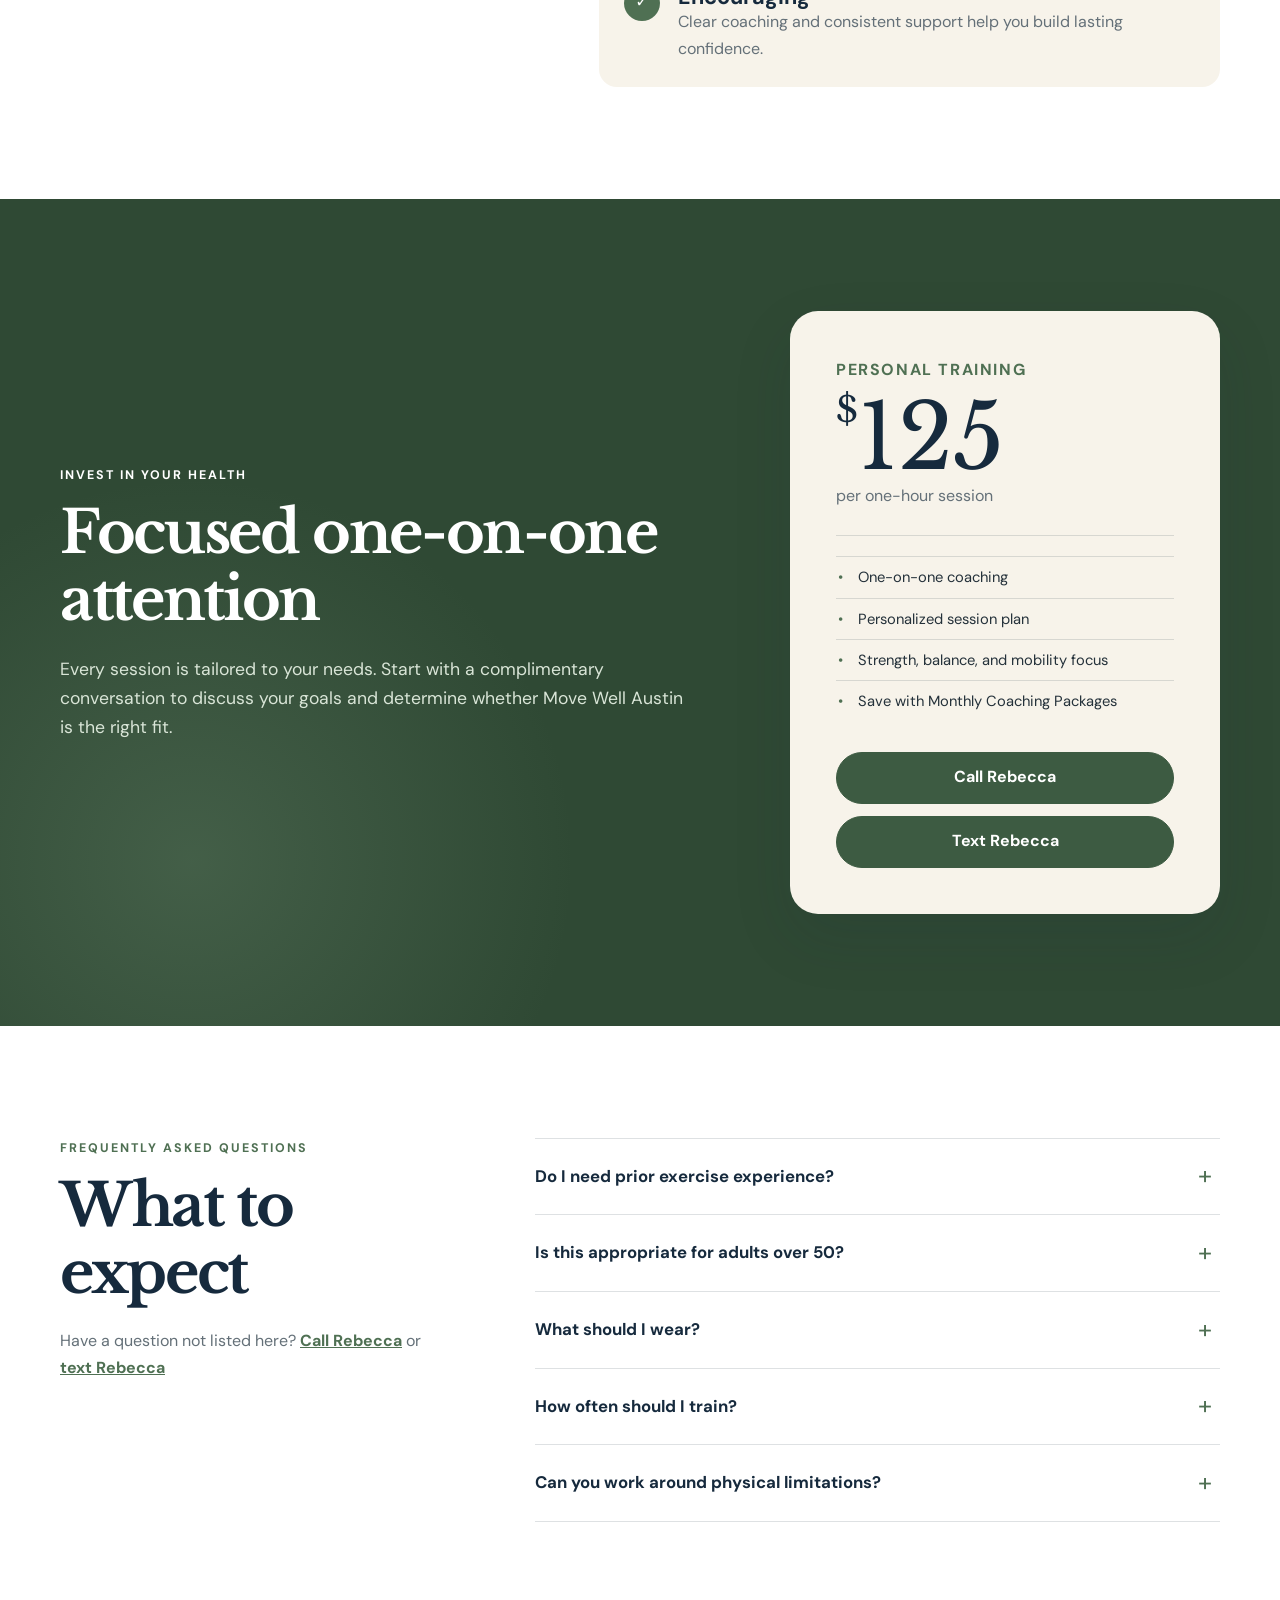
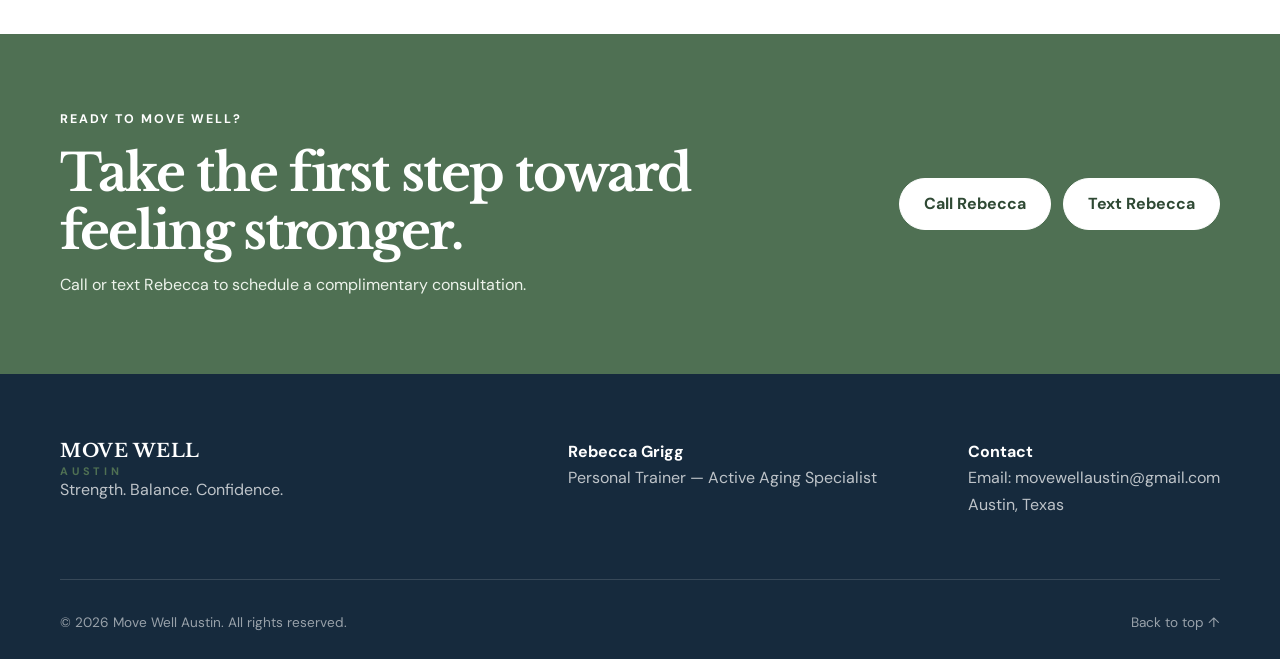
==== commit 3240c700: "Remove phone contact links from index.html Removed phone call and text links from contact section." ====
--- a/index.html
+++ b/index.html
@@ -356,8 +356,6 @@
       <div>
         <strong>Contact</strong>
         <p>
-          <a href="tel:+12106309926">Call: 210-630-9926</a><br>
-          <a href="sms:+12106309926">Text: 210-630-9926</a><br>
           <a href="mailto:movewellaustin@gmail.com">Email: movewellaustin@gmail.com</a><br>
           Austin, Texas
         </p>
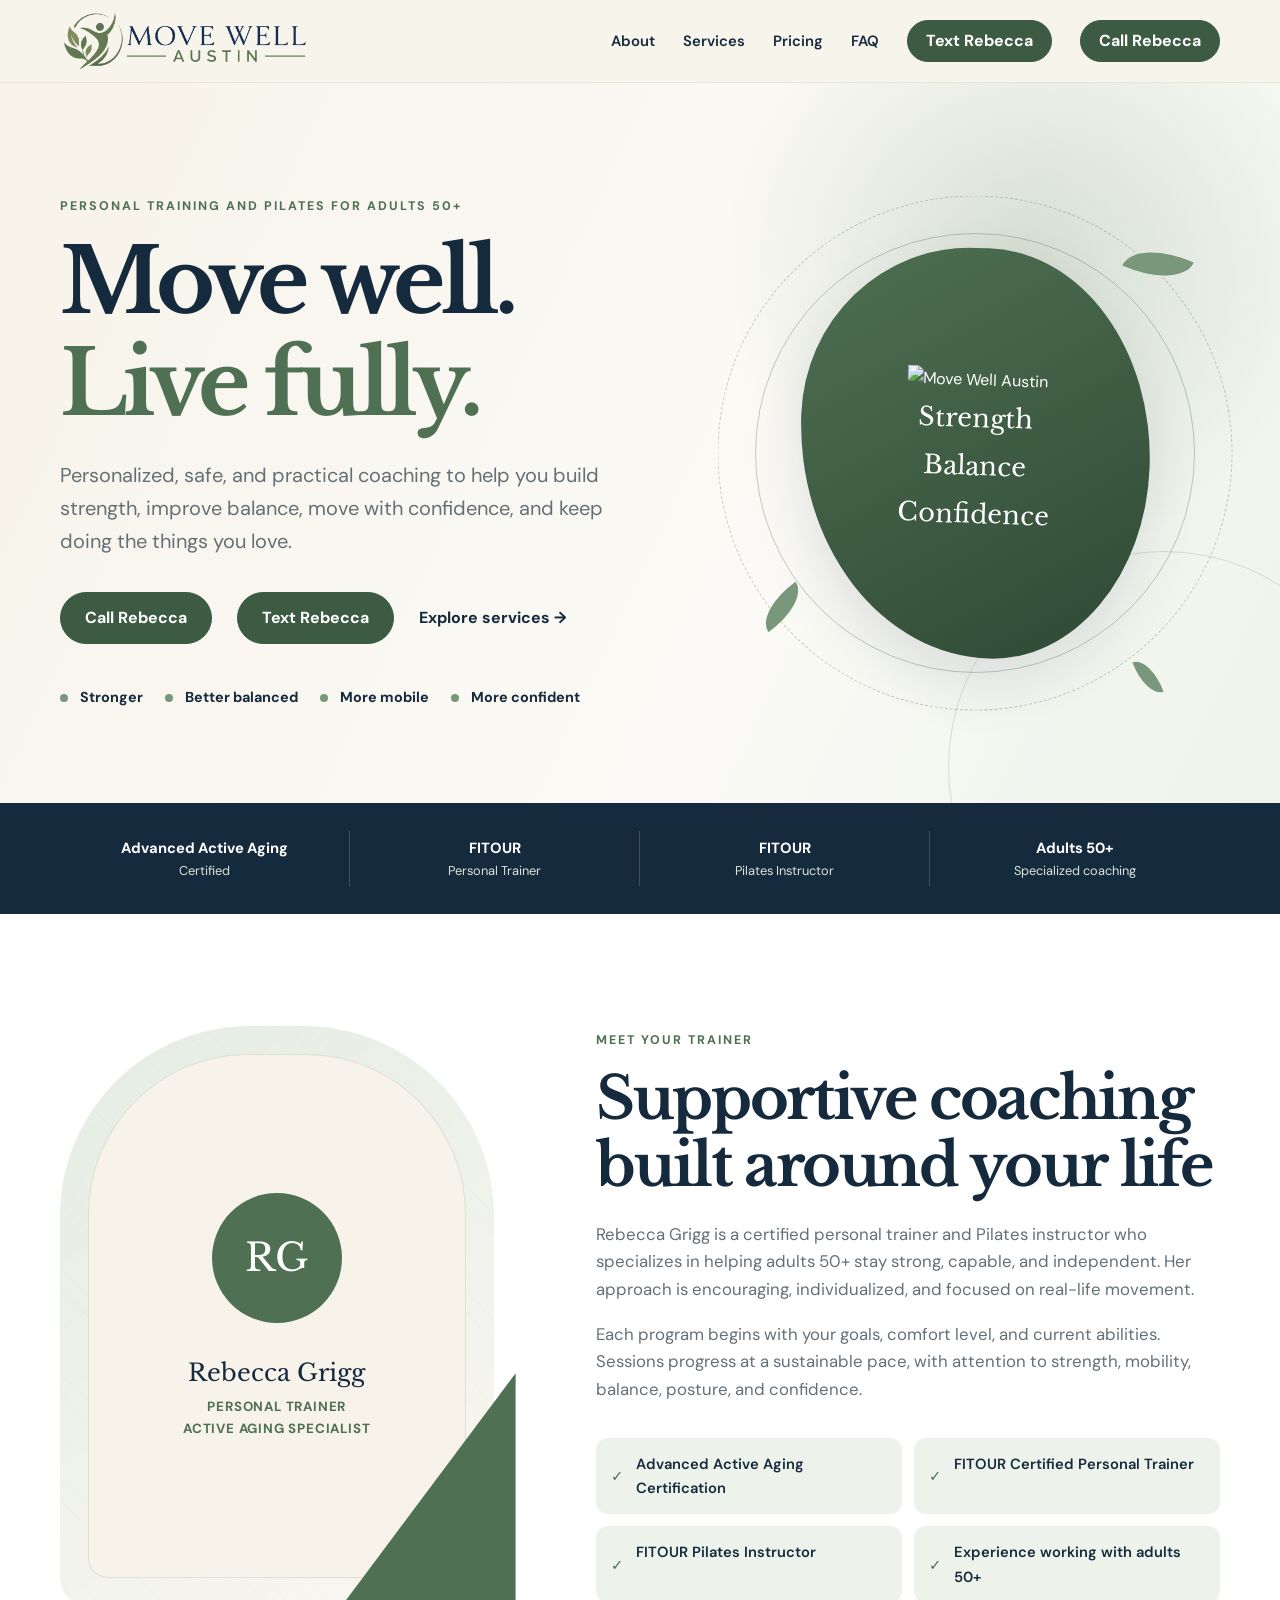
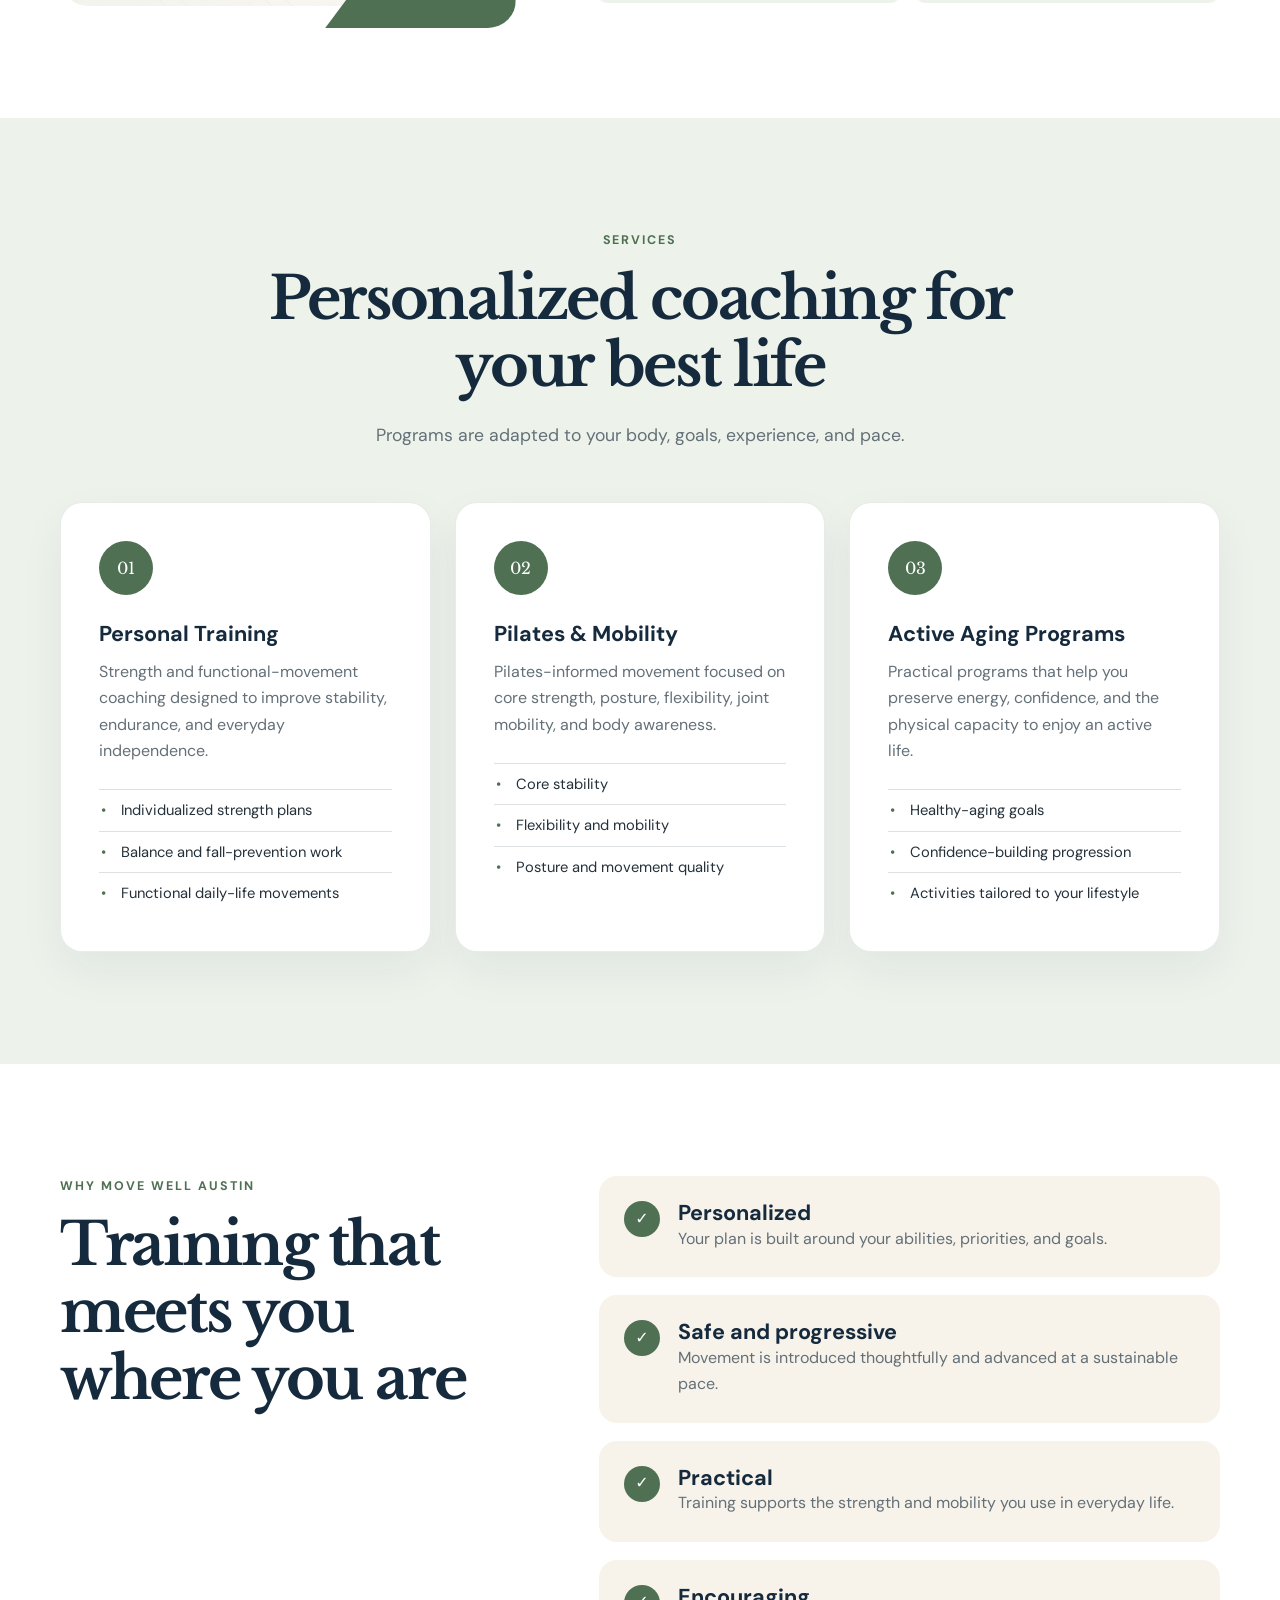
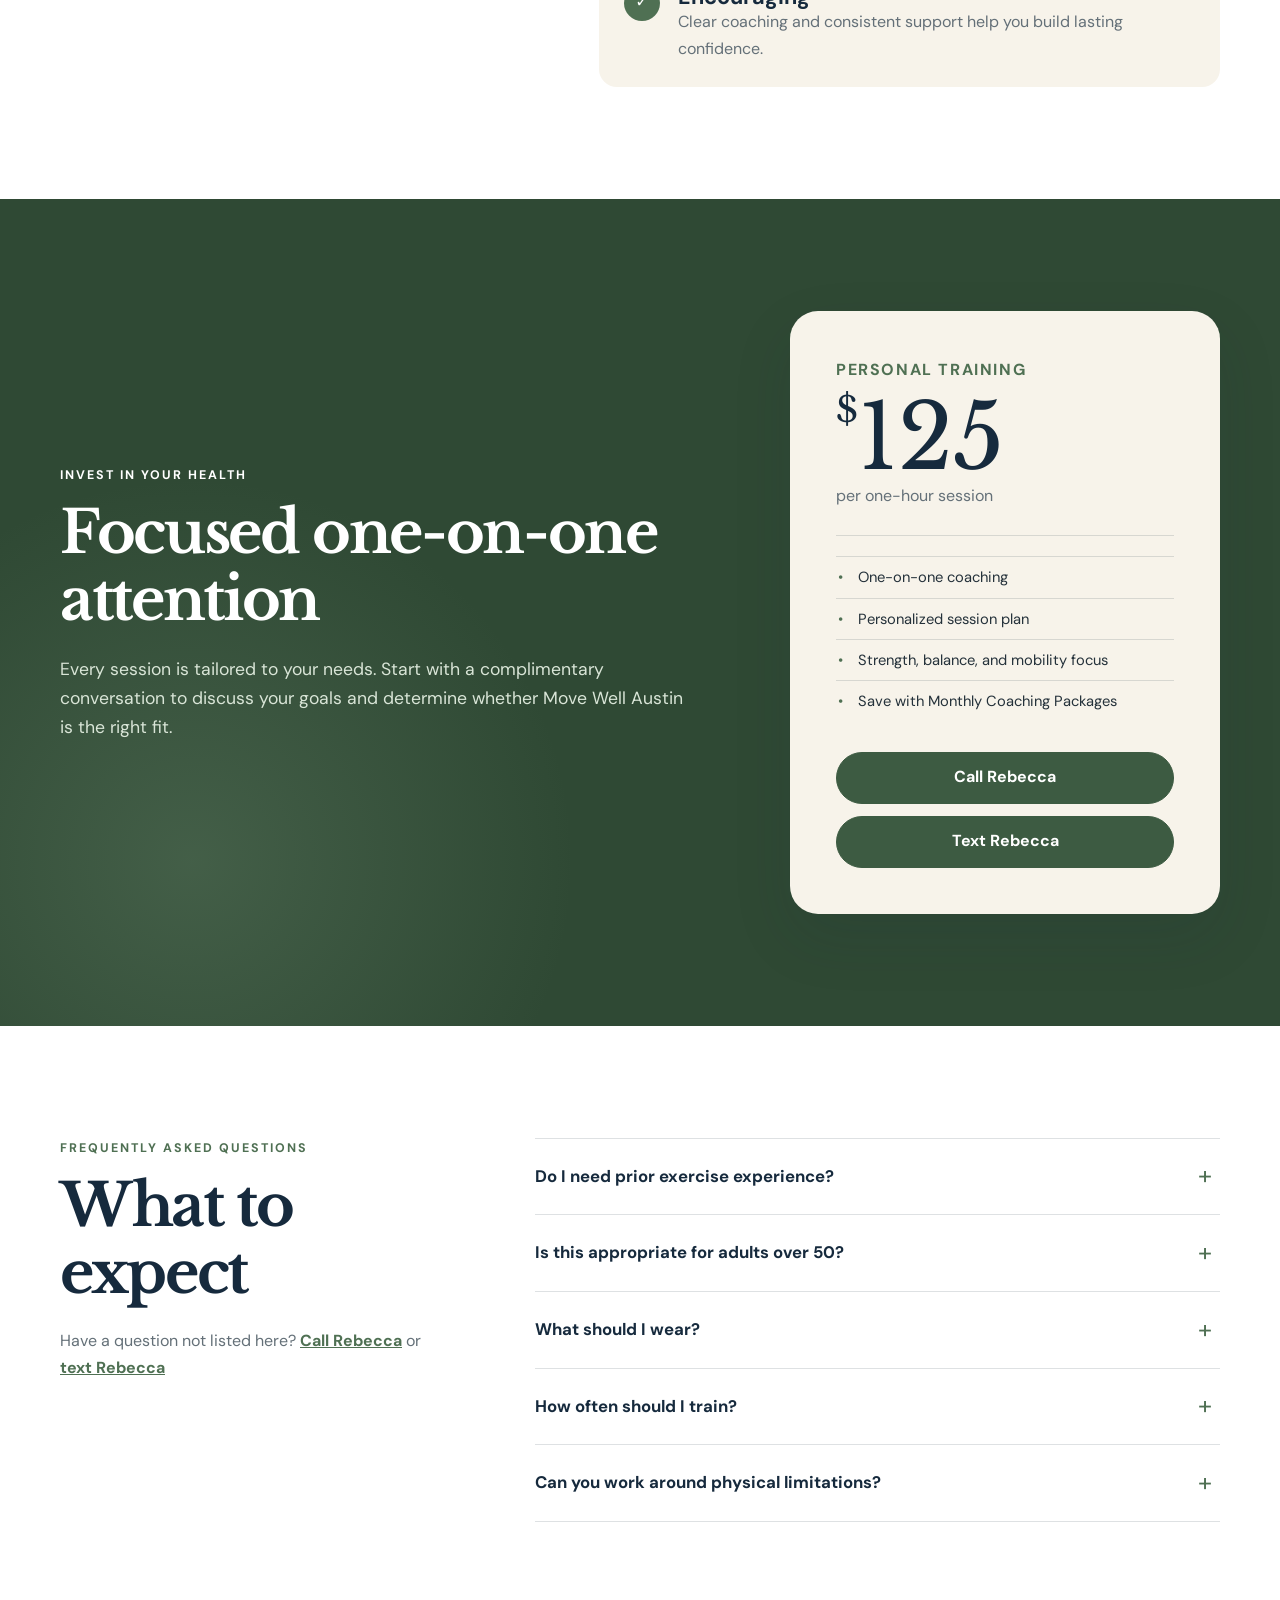
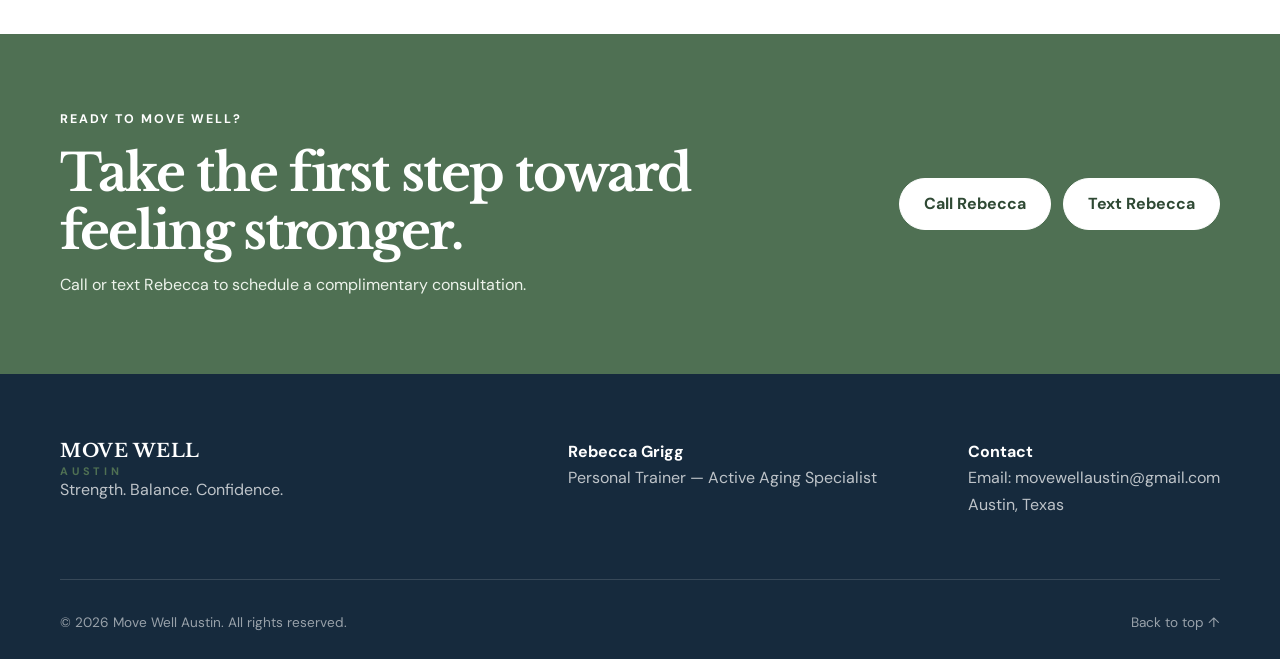
==== commit 49615209: "Update hero section to include logo image Replaced figure icon with logo image in hero section." ====
--- a/index.html
+++ b/index.html
@@ -77,14 +77,11 @@
           <div class="hero-orbit orbit-one"></div>
           <div class="hero-orbit orbit-two"></div>
           <div class="hero-card">
-            <div class="figure-icon" aria-hidden="true">
-              <span class="head"></span>
-              <span class="body"></span>
-              <span class="arm arm-left"></span>
-              <span class="arm arm-right"></span>
-              <span class="leg leg-left"></span>
-              <span class="leg leg-right"></span>
-            </div>
+            <img
+              class="hero-logo"
+              src="images/move-well-austin-logo-transparent.png"
+              alt="Move Well Austin"
+            >
             <p>Strength</p>
             <p>Balance</p>
             <p>Confidence</p>
@@ -92,7 +89,7 @@
           <span class="leaf leaf-a"></span>
           <span class="leaf leaf-b"></span>
           <span class="leaf leaf-c"></span>
-        </div>
+          </div>
       </div>
     </section>
 
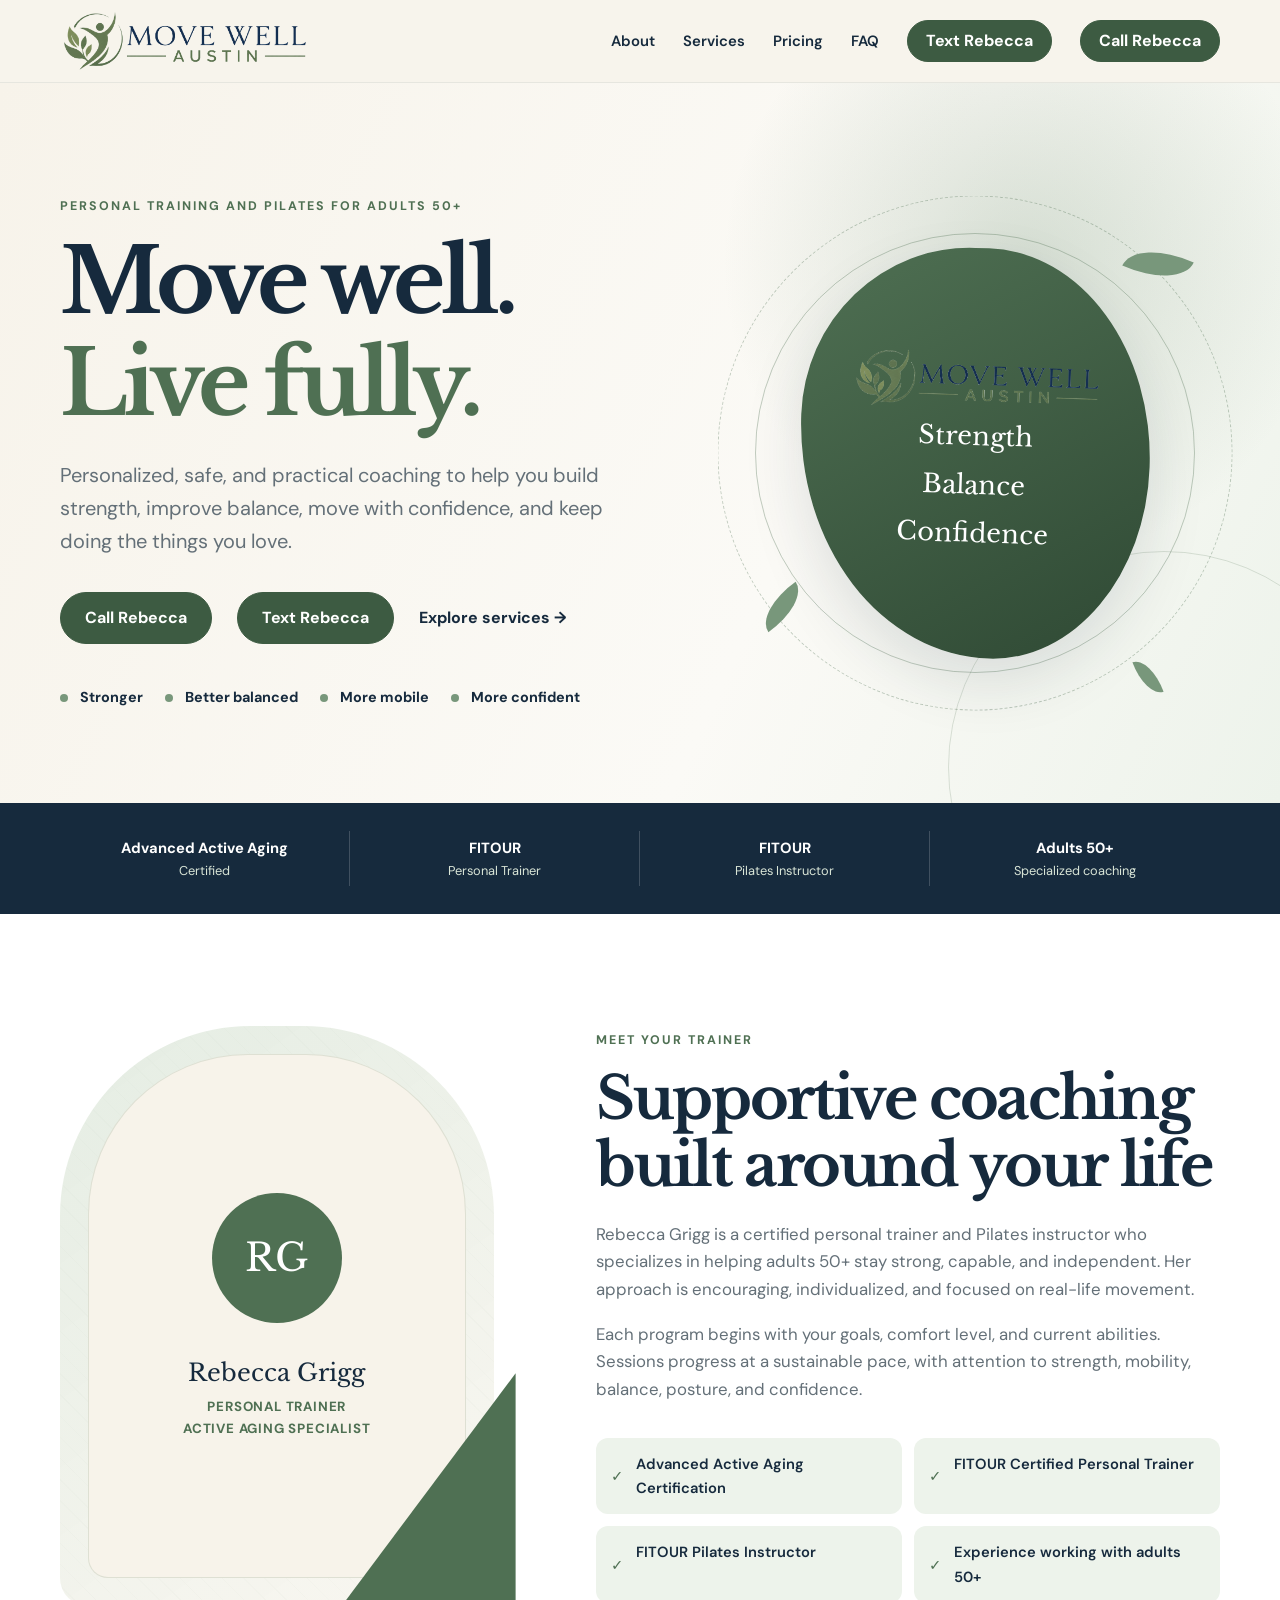
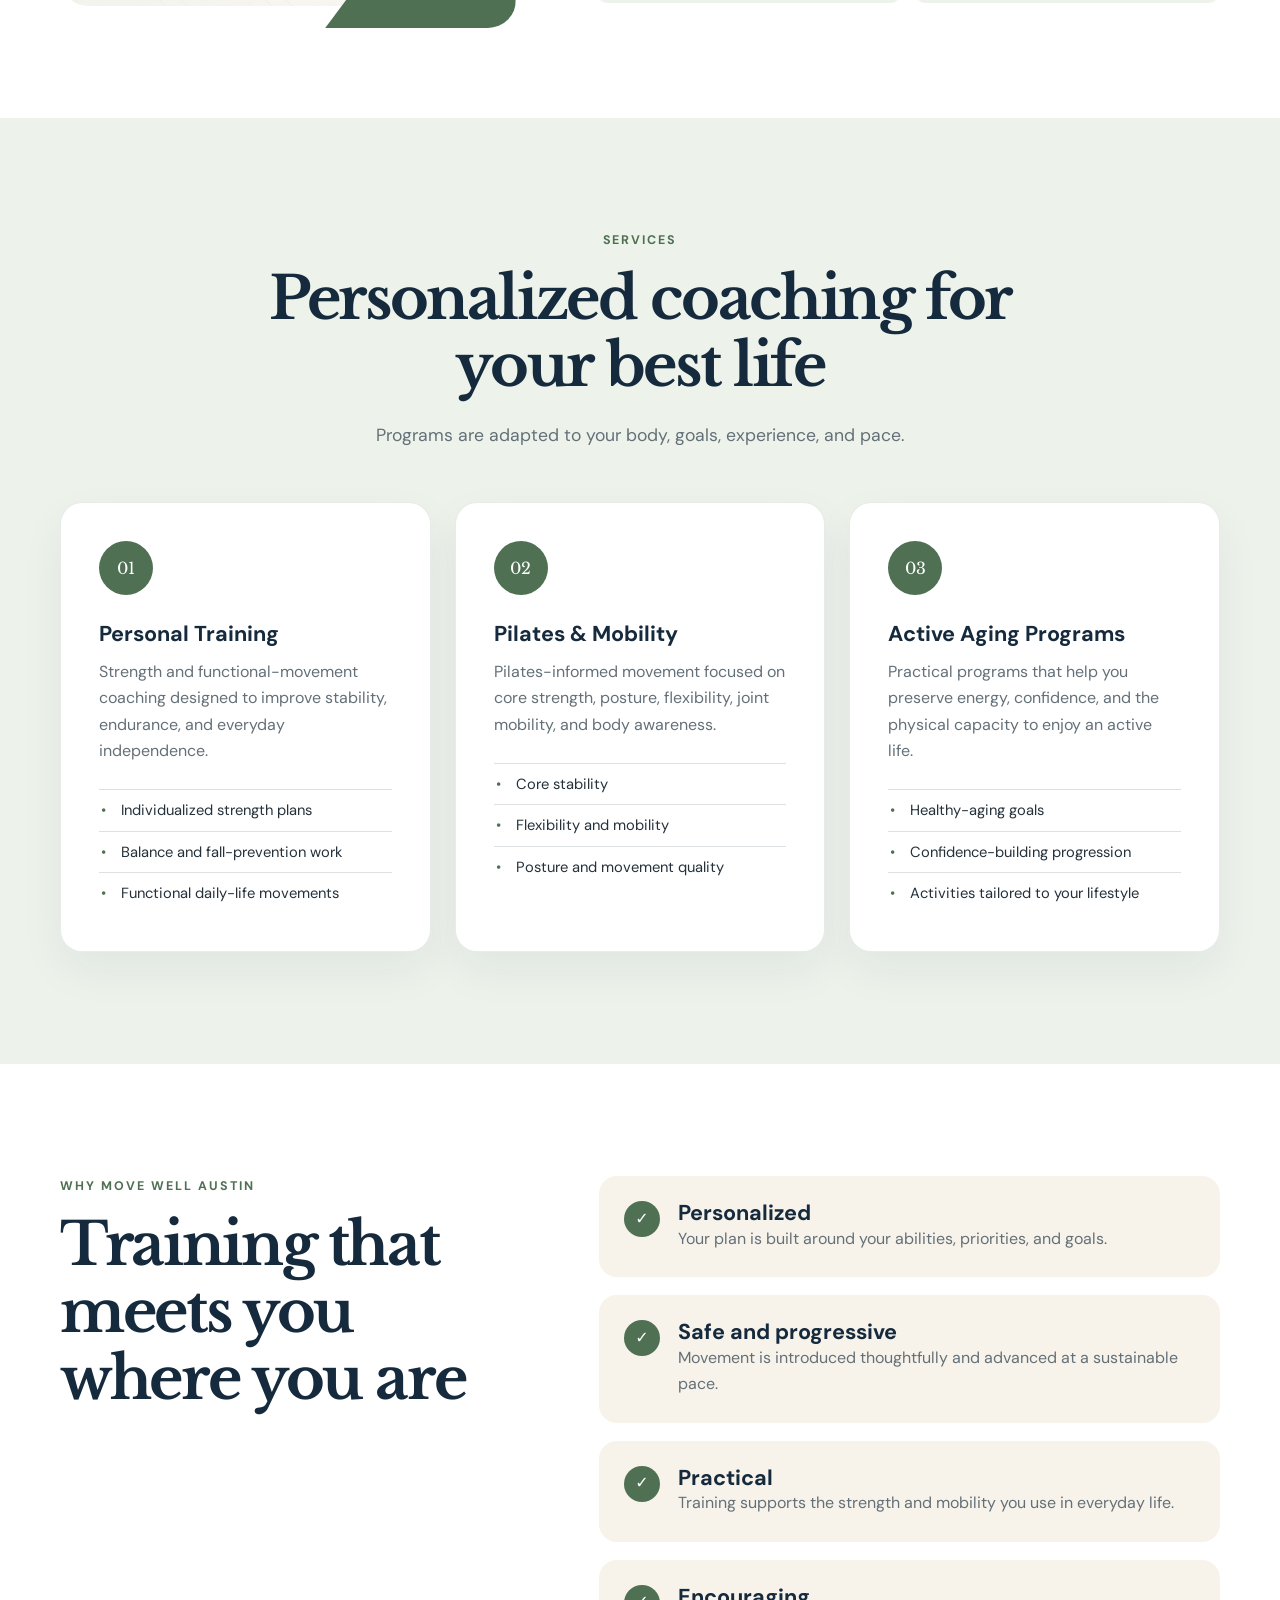
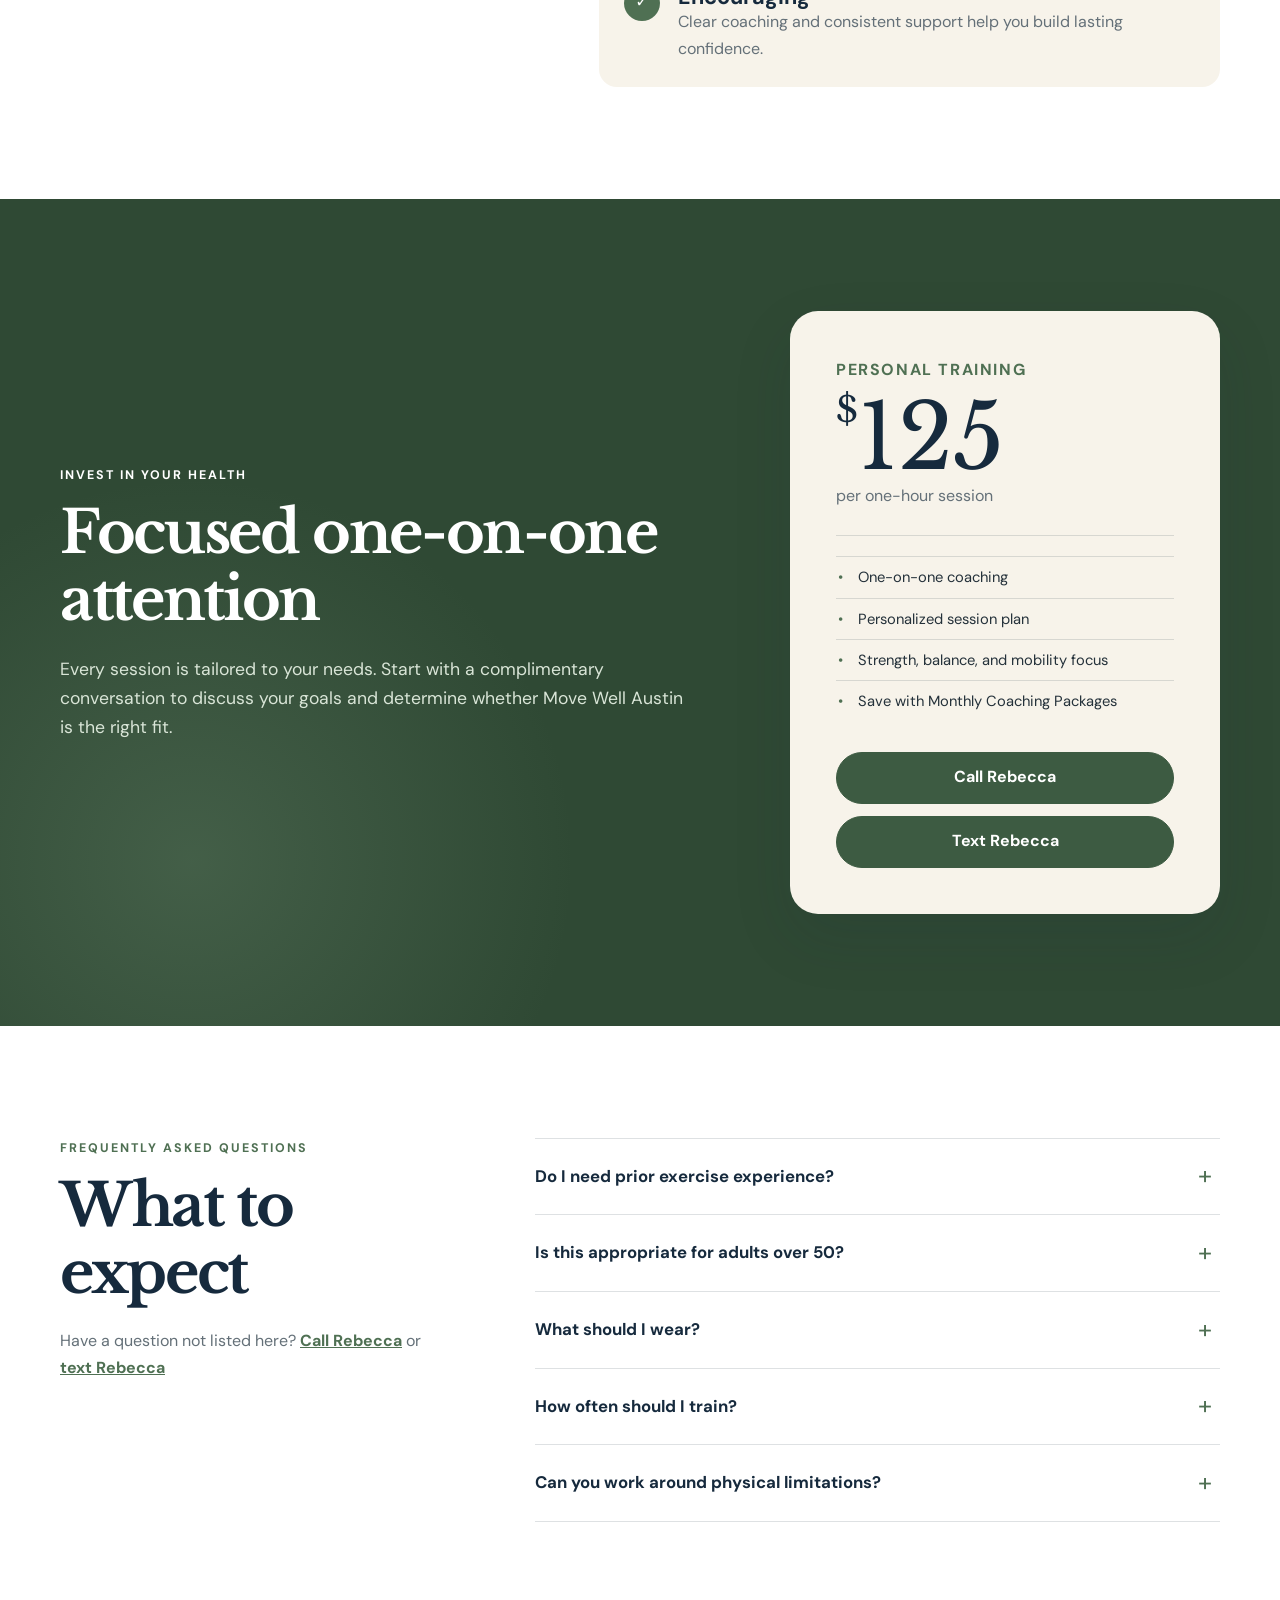
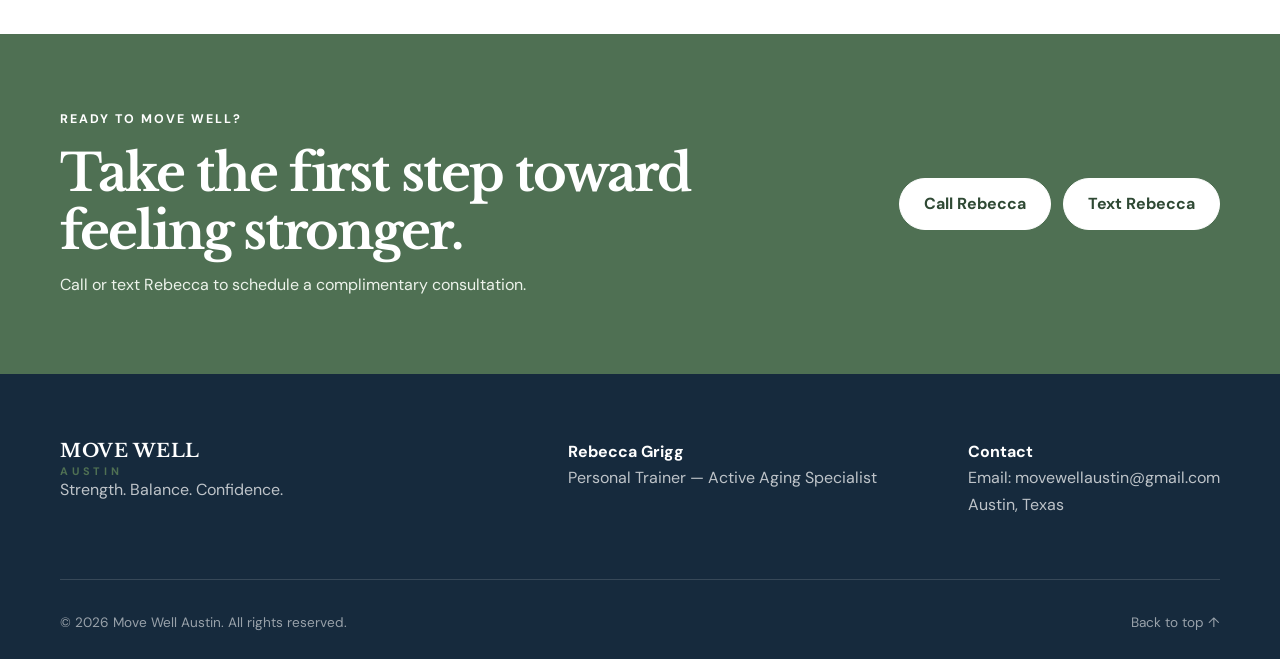
==== commit 4ecae23e: "Update logo image source in index.html" ====
--- a/index.html
+++ b/index.html
@@ -79,7 +79,7 @@
           <div class="hero-card">
             <img
               class="hero-logo"
-              src="images/move-well-austin-logo-transparent.png"
+              src="images/move-well-austin-logo.png"
               alt="Move Well Austin"
             >
             <p>Strength</p>
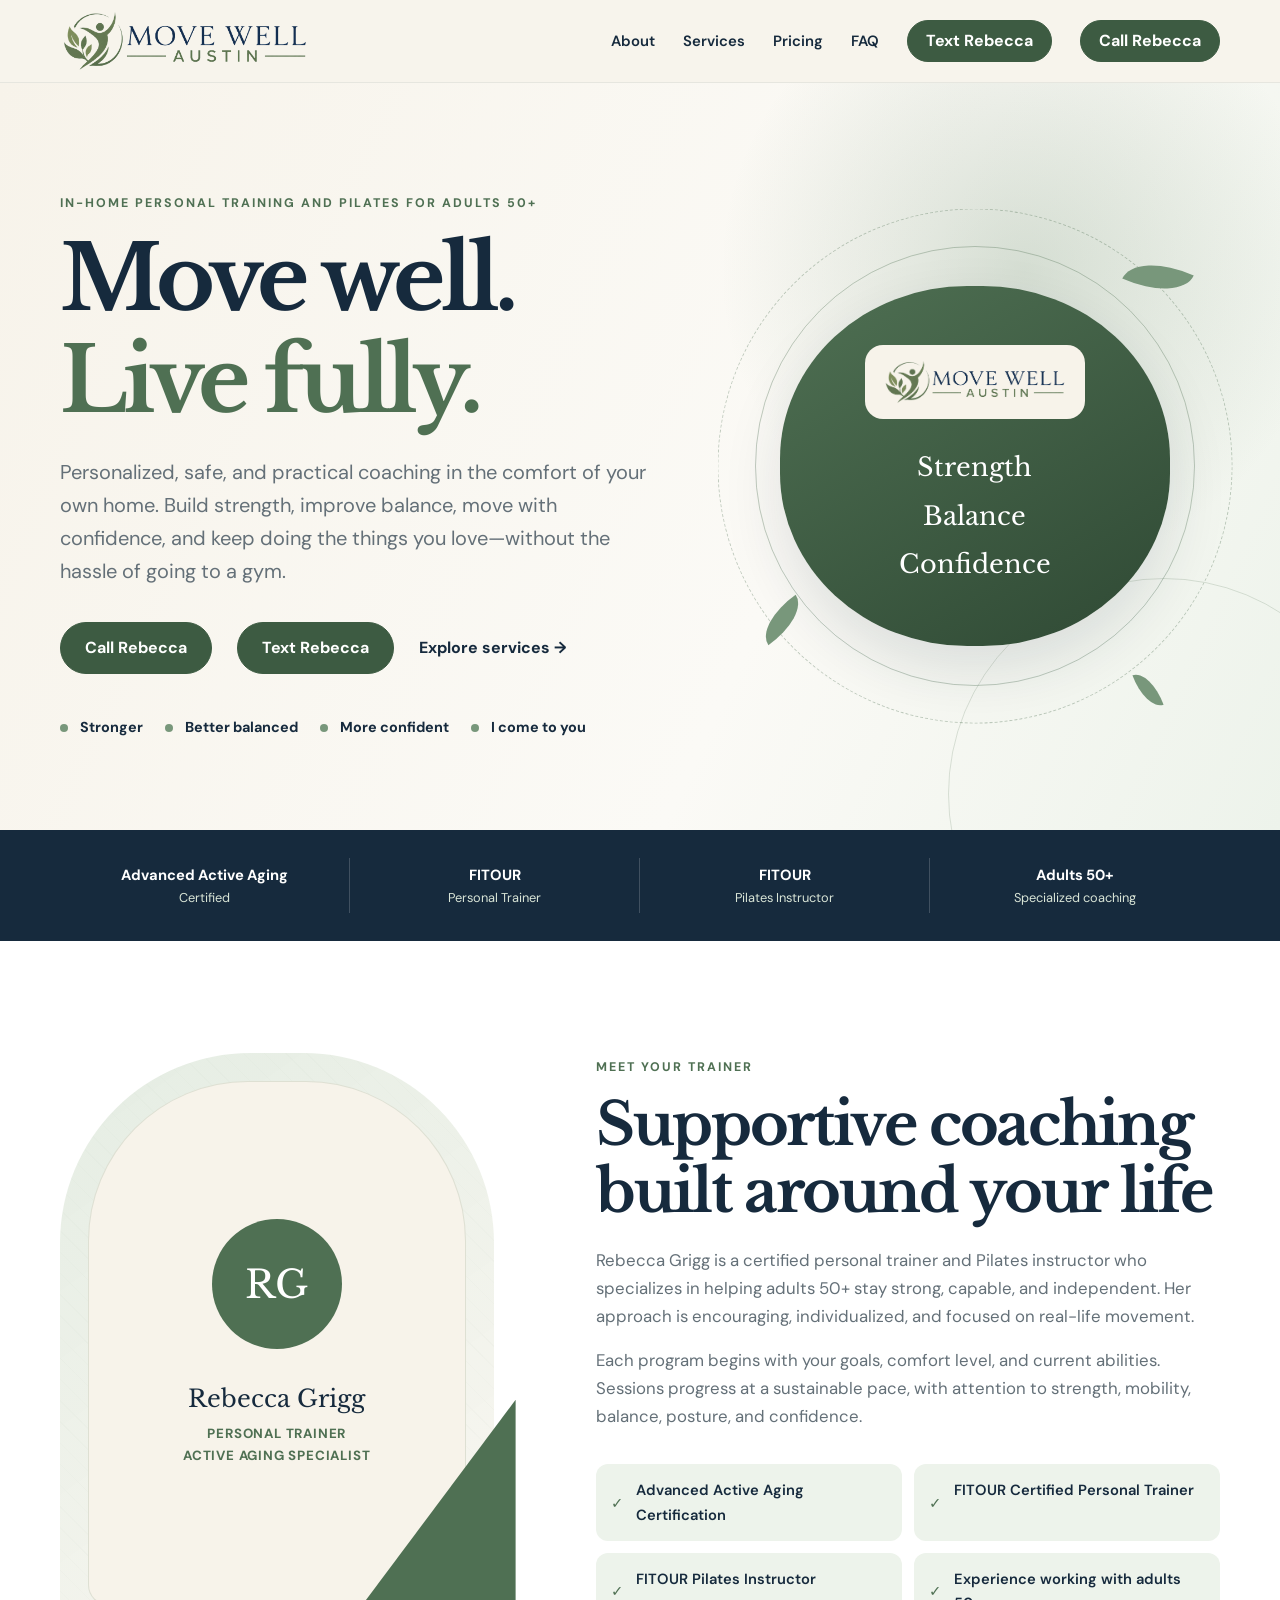
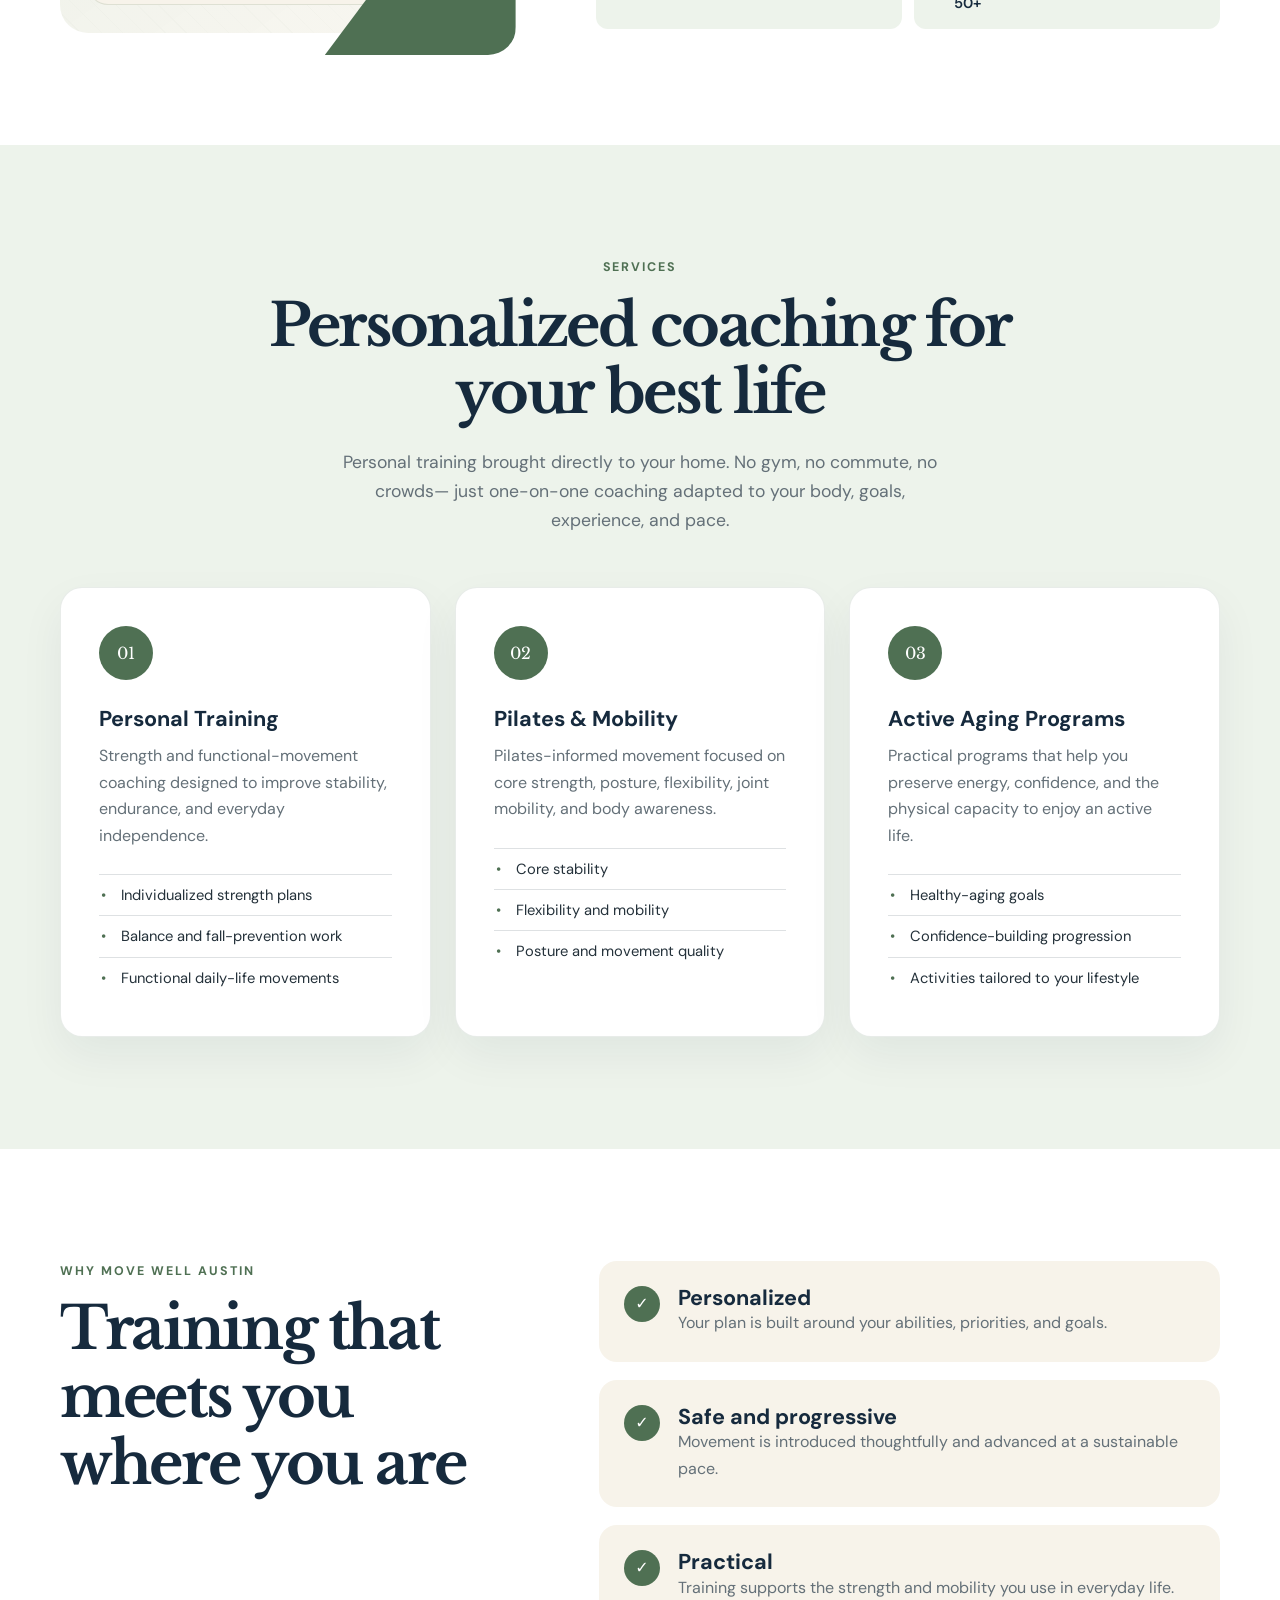
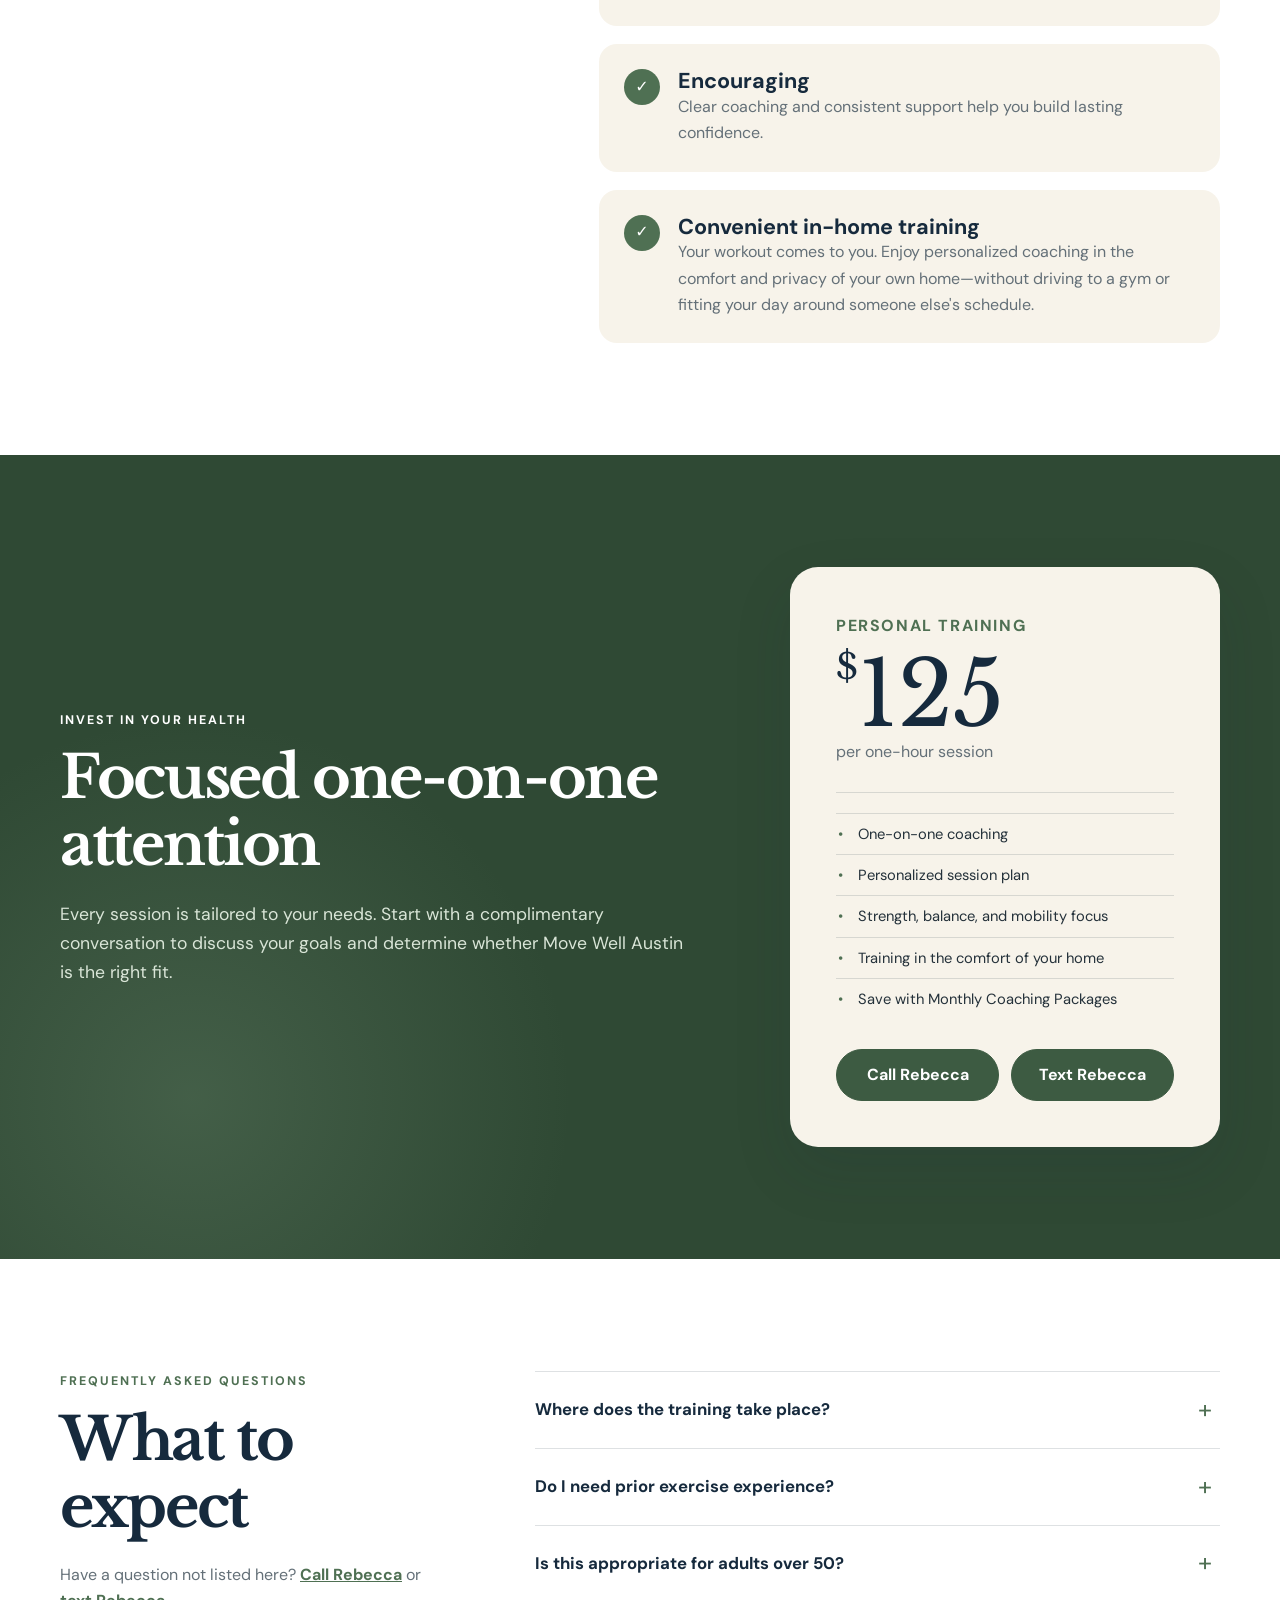
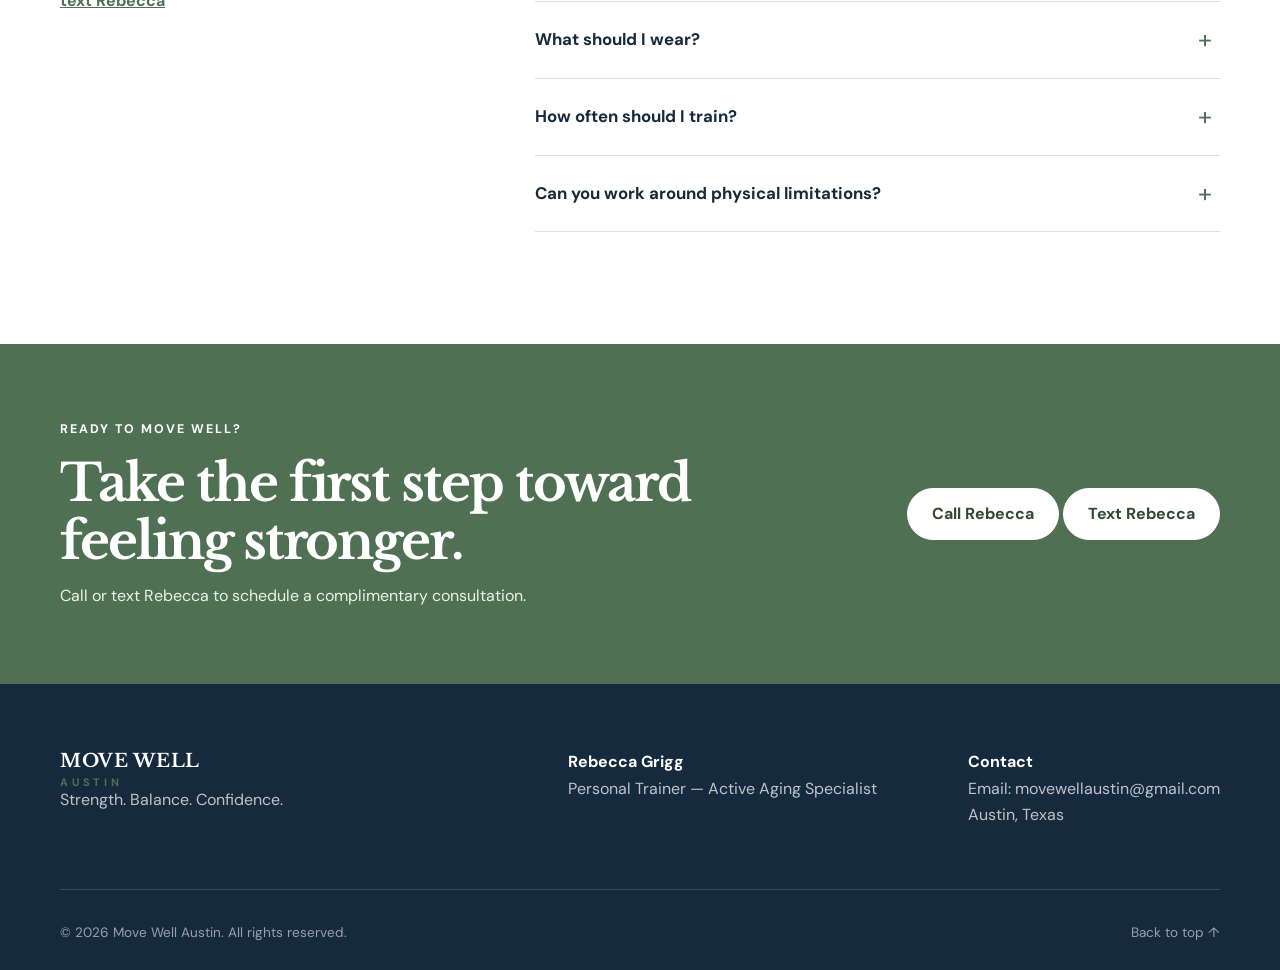
==== commit 1e4463a3: "Add files via upload adding in home clarification" ====
--- a/index.html
+++ b/index.html
@@ -3,11 +3,11 @@
 <head>
   <meta charset="utf-8">
   <meta name="viewport" content="width=device-width, initial-scale=1">
-  <meta name="description" content="Move Well Austin provides personal training, Pilates, and active-aging coaching for adults 50+ in Austin, Texas.">
+  <meta name="description" content="Move Well Austin provides in-home personal training, Pilates, and active-aging coaching for adults 50+ in Austin, Texas.">
   <meta name="theme-color" content="#456348">
 
   <meta property="og:title" content="Move Well Austin">
-  <meta property="og:description" content="Personal training and Pilates for active aging in Austin, Texas.">
+  <meta property="og:description" content="In-home personal training and Pilates for active aging in Austin, Texas.">
   <meta property="og:type" content="website">
 
   <title>Move Well Austin | Personal Training for Active Aging</title>
@@ -52,11 +52,12 @@
     <section class="hero">
       <div class="container hero-grid">
         <div class="hero-copy">
-          <p class="eyebrow">Personal training and Pilates for adults 50+</p>
+          <p class="eyebrow">In-home personal training and Pilates for adults 50+</p>
           <h1>Move well.<br><span>Live fully.</span></h1>
           <p class="hero-lede">
-            Personalized, safe, and practical coaching to help you build strength,
-            improve balance, move with confidence, and keep doing the things you love.
+            Personalized, safe, and practical coaching in the comfort of your own home.
+            Build strength, improve balance, move with confidence, and keep doing the
+            things you love—without the hassle of going to a gym.
           </p>
 
           <div class="hero-actions">
@@ -68,8 +69,8 @@
           <ul class="hero-points" aria-label="Program benefits">
             <li>Stronger</li>
             <li>Better balanced</li>
-            <li>More mobile</li>
             <li>More confident</li>
+            <li>I come to you</li>
           </ul>
         </div>
 
@@ -141,7 +142,10 @@
         <div class="section-heading">
           <p class="eyebrow">Services</p>
           <h2>Personalized coaching for your best life</h2>
-          <p>Programs are adapted to your body, goals, experience, and pace.</p>
+          <p>
+            Personal training brought directly to your home. No gym, no commute, no crowds—
+            just one-on-one coaching adapted to your body, goals, experience, and pace.
+          </p>
         </div>
 
         <div class="card-grid">
@@ -224,6 +228,13 @@
             <div>
               <h3>Encouraging</h3>
               <p>Clear coaching and consistent support help you build lasting confidence.</p>
+            </div>
+          </article>
+          <article>
+            <span aria-hidden="true">✓</span>
+            <div>
+              <h3>Convenient in-home training</h3>
+              <p>Your workout comes to you. Enjoy personalized coaching in the comfort and privacy of your own home—without driving to a gym or fitting your day around someone else's schedule.</p>
             </div>
           </article>
         </div>
@@ -251,7 +262,8 @@
             <li>One-on-one coaching</li>
             <li>Personalized session plan</li>
             <li>Strength, balance, and mobility focus</li>
-             <li>Save with Monthly Coaching Packages</li>
+            <li>Training in the comfort of your home</li>
+            <li>Save with Monthly Coaching Packages</li>
           </ul>
           <div class="contact-actions">
             <a class="button button-light" href="tel:+12106309926">Call Rebecca</a>
@@ -274,6 +286,15 @@
         </div>
 
         <div class="accordion">
+          <details>
+            <summary>Where does the training take place?</summary>
+            <p>
+              Move Well Austin comes to you. Rebecca provides one-on-one personal training
+              in your home, making it easy to exercise in a comfortable, familiar environment
+              without traveling to a gym.
+            </p>
+          </details>
+
           <details>
             <summary>Do I need prior exercise experience?</summary>
             <p>
--- a/styles.css
+++ b/styles.css
@@ -390,17 +390,29 @@
   top: 50%;
   left: 50%;
   display: flex;
-  width: min(350px, 82vw);
-  min-height: 410px;
+  width: min(390px, 86vw);
+  min-height: 360px;
   flex-direction: column;
   align-items: center;
   justify-content: center;
-  padding: 50px;
+  padding: 42px 46px;
   color: var(--white);
   background: linear-gradient(150deg, var(--green-700), var(--green-900));
-  border-radius: 48% 48% 44% 56% / 42% 52% 48% 58%;
+  border-radius: 48%;
   box-shadow: var(--shadow);
-  transform: translate(-50%, -50%) rotate(2deg);
+  transform: translate(-50%, -50%);
+}
+
+.hero-logo {
+  display: block;
+  width: 220px;
+  max-width: 90%;
+  height: auto;
+  margin-bottom: 24px;
+  padding: 14px 18px;
+  background: var(--cream);
+  border-radius: 18px;
+  object-fit: contain;
 }
 
 .hero-card p {
@@ -810,6 +822,20 @@
   margin: 20px 0 30px;
 }
 
+
+.price-card .contact-actions {
+  display: flex;
+  flex-direction: row;
+  flex-wrap: nowrap;
+  gap: 12px;
+  width: 100%;
+}
+
+.price-card .contact-actions .button {
+  flex: 1 1 0;
+  width: auto;
+}
+
 .price-card .button {
   width: 100%;
   color: var(--white);
@@ -820,13 +846,6 @@
 .price-card .button:hover {
   background: var(--navy);
   border-color: var(--navy);
-}
-
-
-.contact-actions {
-  display: flex;
-  flex-wrap: wrap;
-  gap: 12px;
 }
 
 .faq-grid {
@@ -1026,6 +1045,10 @@
     grid-template-columns: 1fr;
   }
 
+  .service-card:nth-child(2) {
+    transform: none;
+  }
+
   .price-card {
     width: min(100%, 520px);
   }
@@ -1041,19 +1064,18 @@
 }
 
 @media (max-width: 600px) {
-  .contact-actions {
+  .price-card .contact-actions {
+    flex-direction: column;
+    flex-wrap: nowrap;
+    gap: 12px;
     width: 100%;
-    flex-direction: column;
-  }
-
-  .contact-actions .button {
+  }
+
+  .price-card .contact-actions .button {
     width: 100%;
-  }
-
-
-  .site-logo {
-    width: 190px;
-  }
+    flex: none;
+  }
+
 
   .container {
     width: min(calc(100% - 28px), var(--container));
@@ -1098,9 +1120,16 @@
   }
 
   .hero-card {
-    width: 270px;
-    min-height: 325px;
-    padding: 35px;
+    width: 300px;
+    min-height: 300px;
+    padding: 32px;
+    border-radius: 48%;
+  }
+
+  .hero-logo {
+    width: 190px;
+    margin-bottom: 18px;
+    padding: 12px 14px;
   }
 
   .hero-card p {
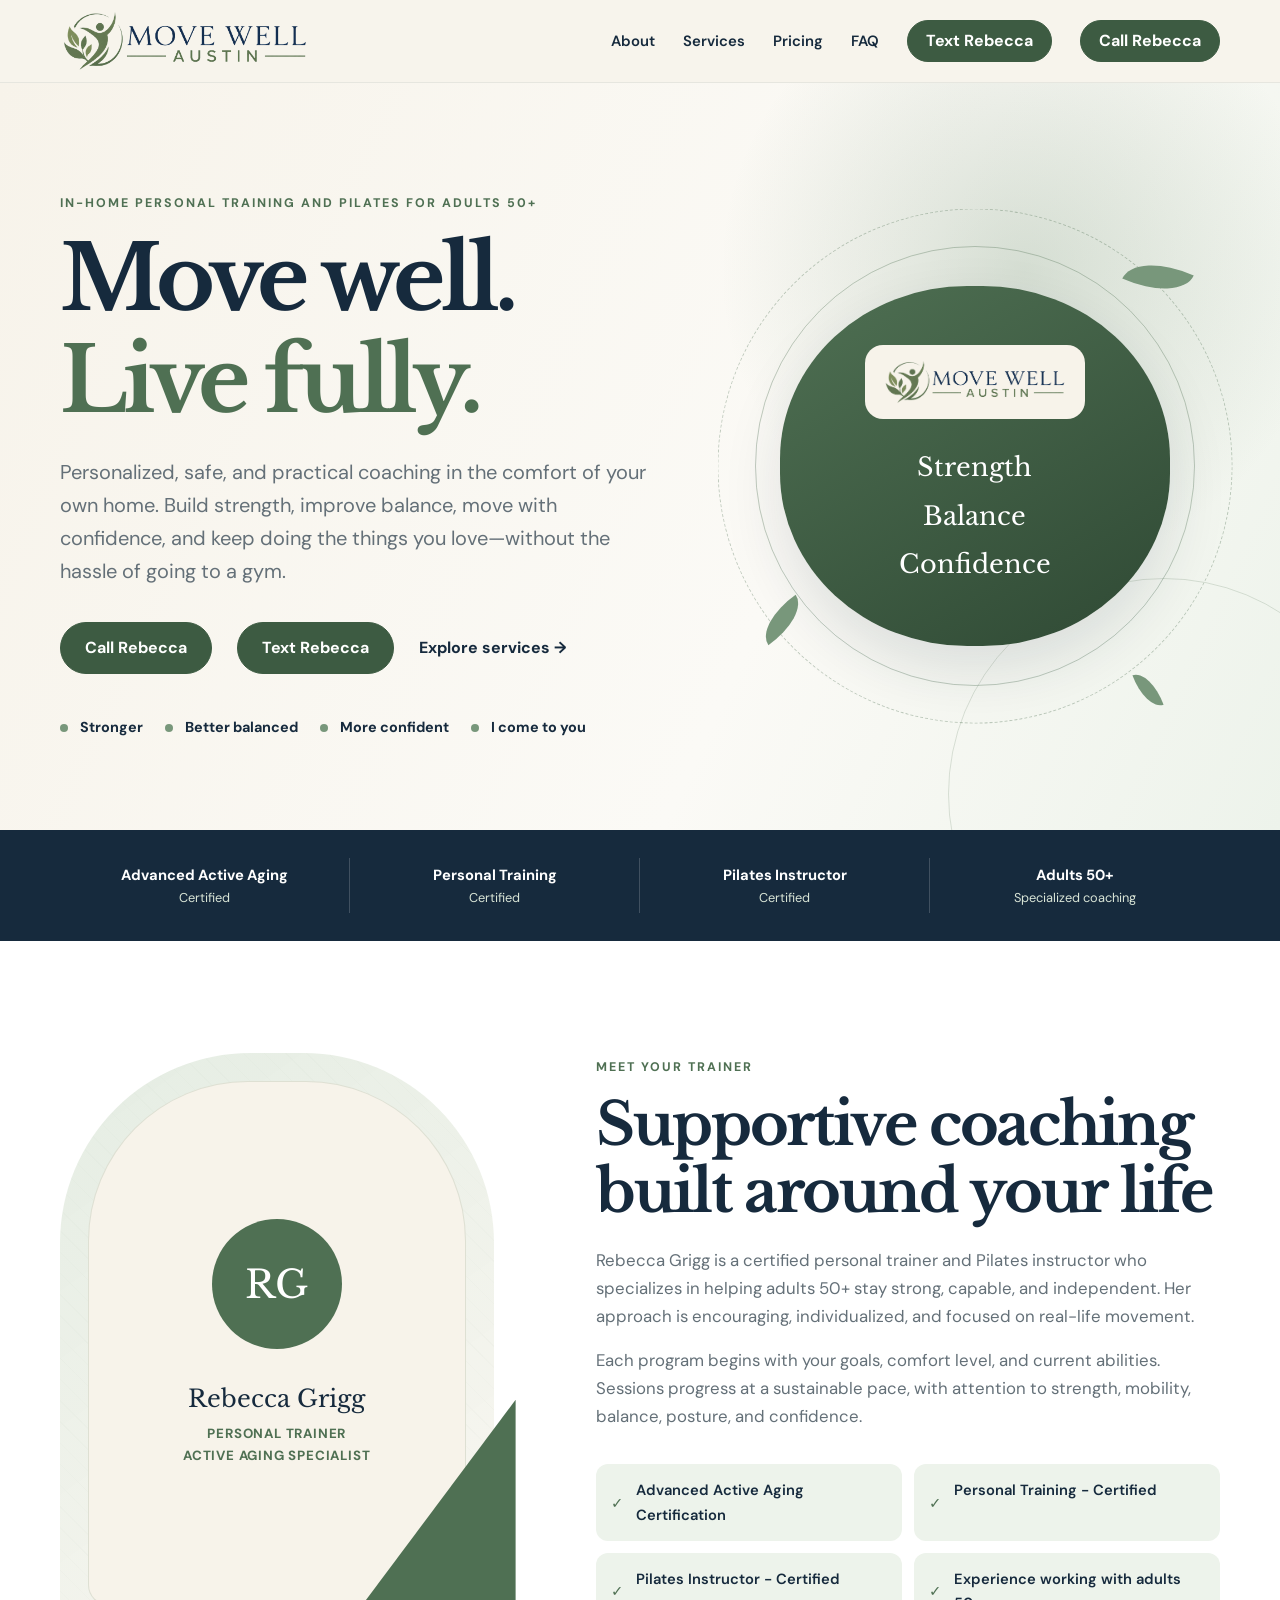
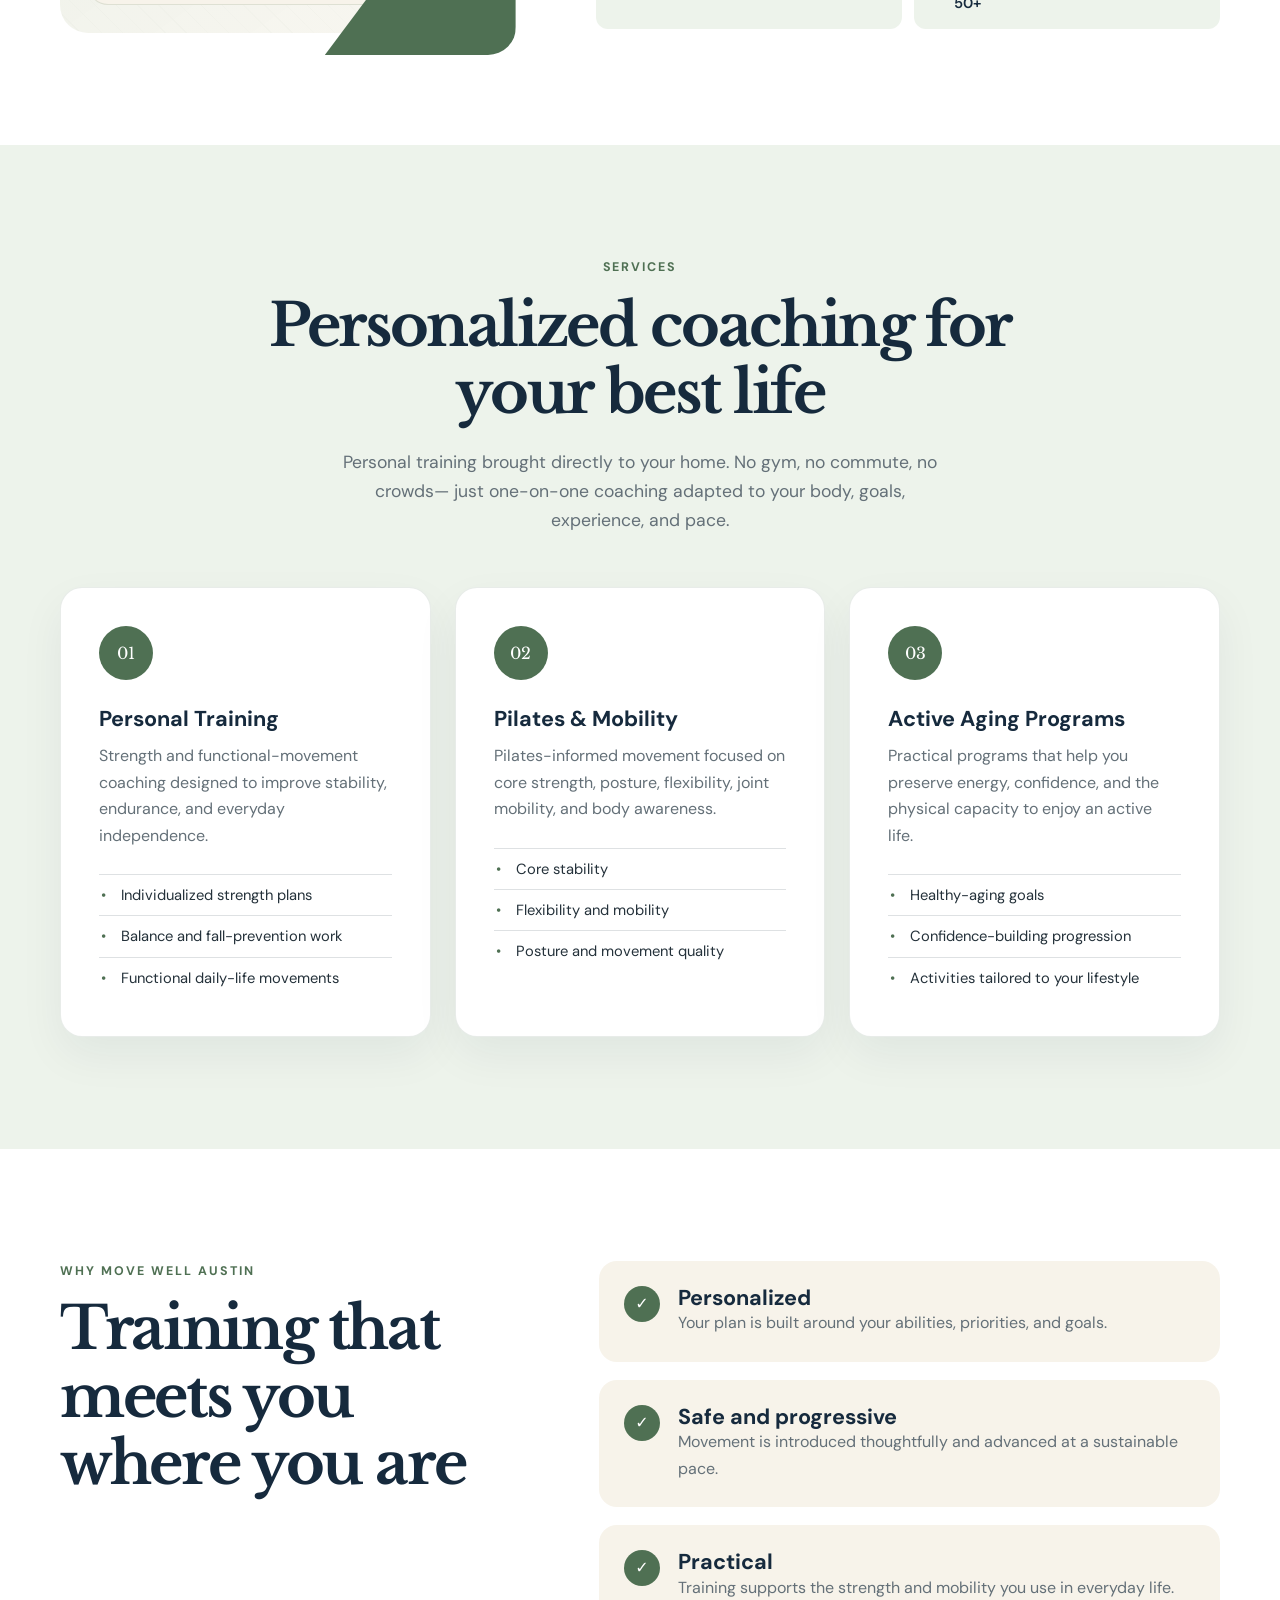
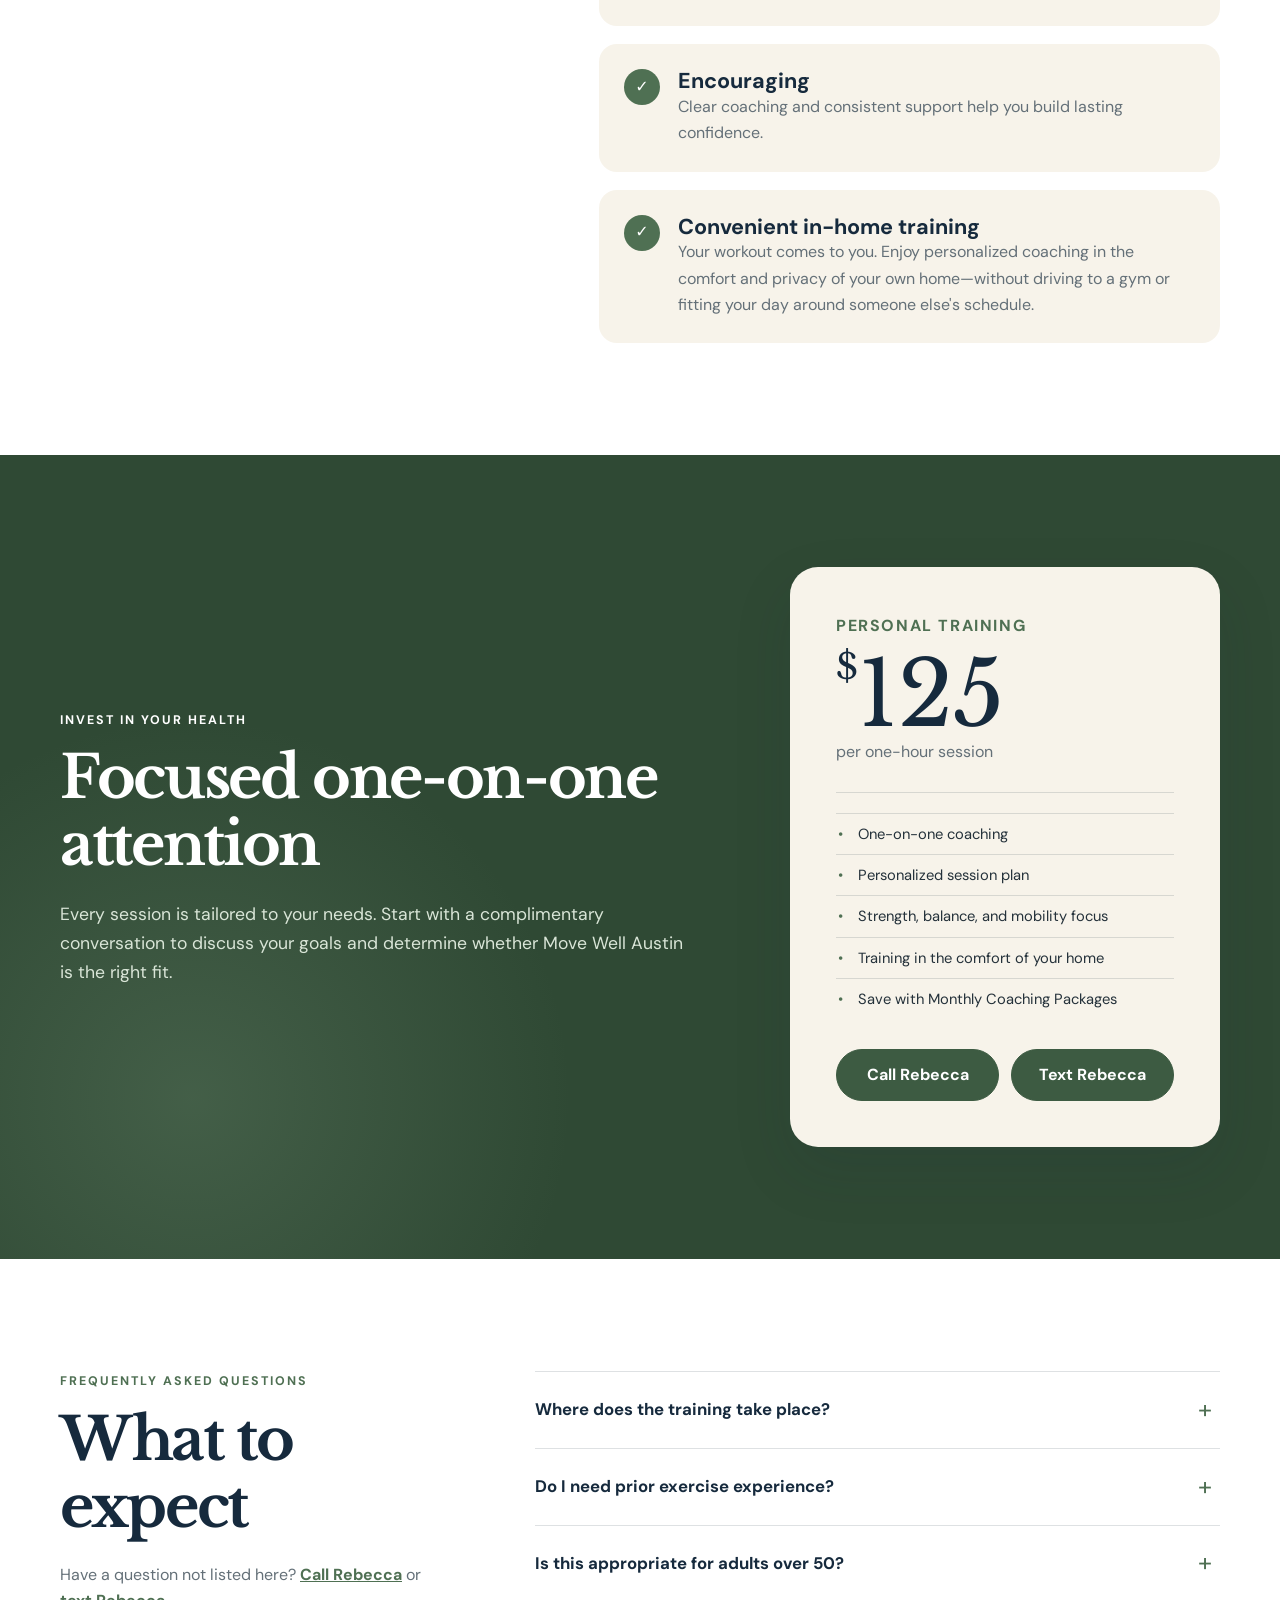
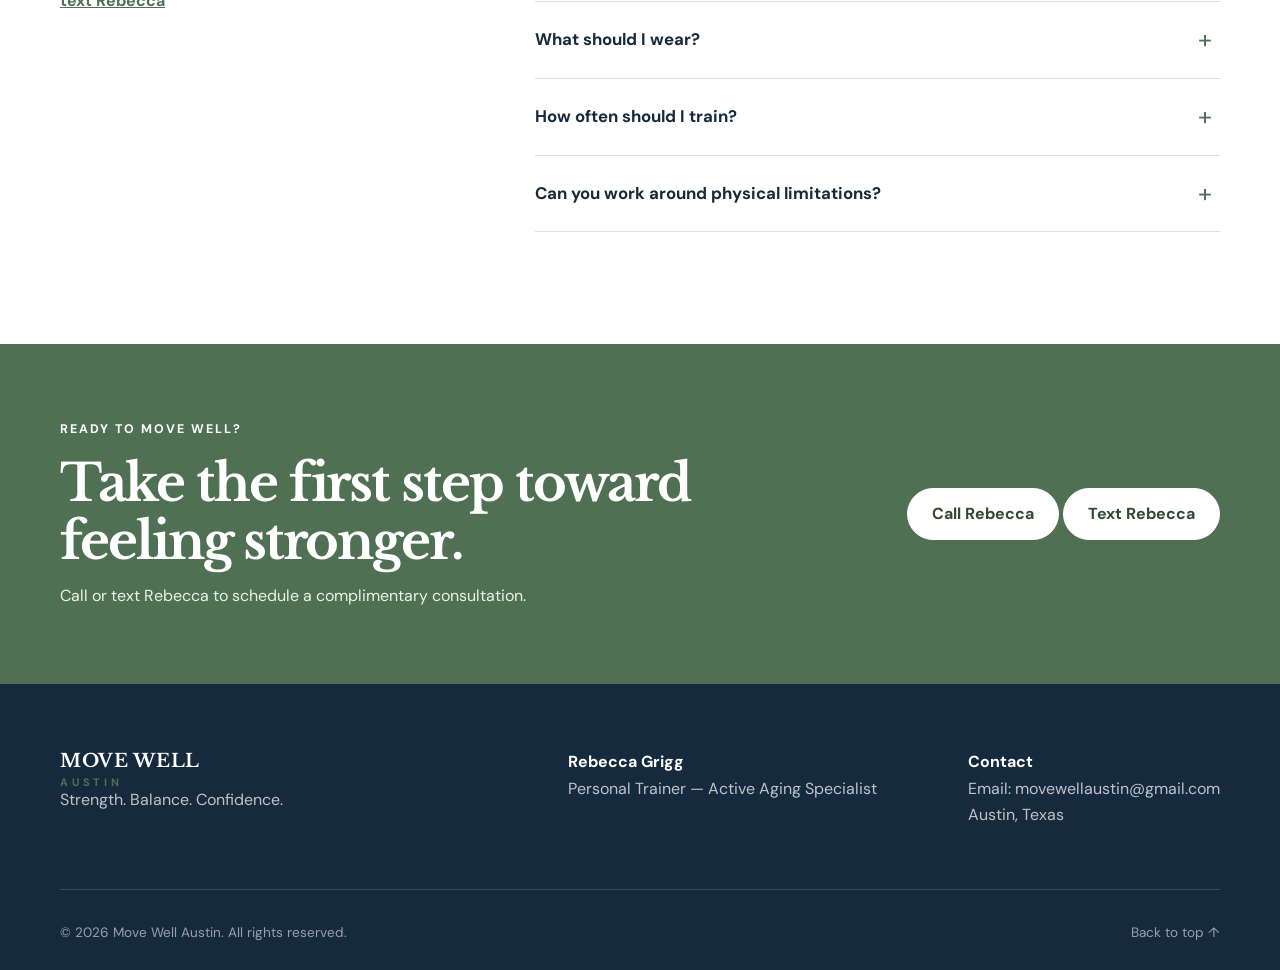
==== commit 6ae12409: "Add files via upload removing FITOUR verbiage" ====
--- a/index.html
+++ b/index.html
@@ -97,8 +97,8 @@
     <section class="trust-strip" aria-label="Qualifications">
       <div class="container trust-grid">
         <div><strong>Advanced Active Aging</strong><span>Certified</span></div>
-        <div><strong>FITOUR</strong><span>Personal Trainer</span></div>
-        <div><strong>FITOUR</strong><span>Pilates Instructor</span></div>
+        <div><strong>Personal Training</strong><span>Certified</span></div>
+        <div><strong>Pilates Instructor</strong><span>Certified</span></div>
         <div><strong>Adults 50+</strong><span>Specialized coaching</span></div>
       </div>
     </section>
@@ -129,8 +129,8 @@
 
           <div class="credential-list">
             <span>Advanced Active Aging Certification</span>
-            <span>FITOUR Certified Personal Trainer</span>
-            <span>FITOUR Pilates Instructor</span>
+            <span>Personal Training - Certified</span>
+            <span>Pilates Instructor - Certified</span>
             <span>Experience working with adults 50+</span>
           </div>
         </div>
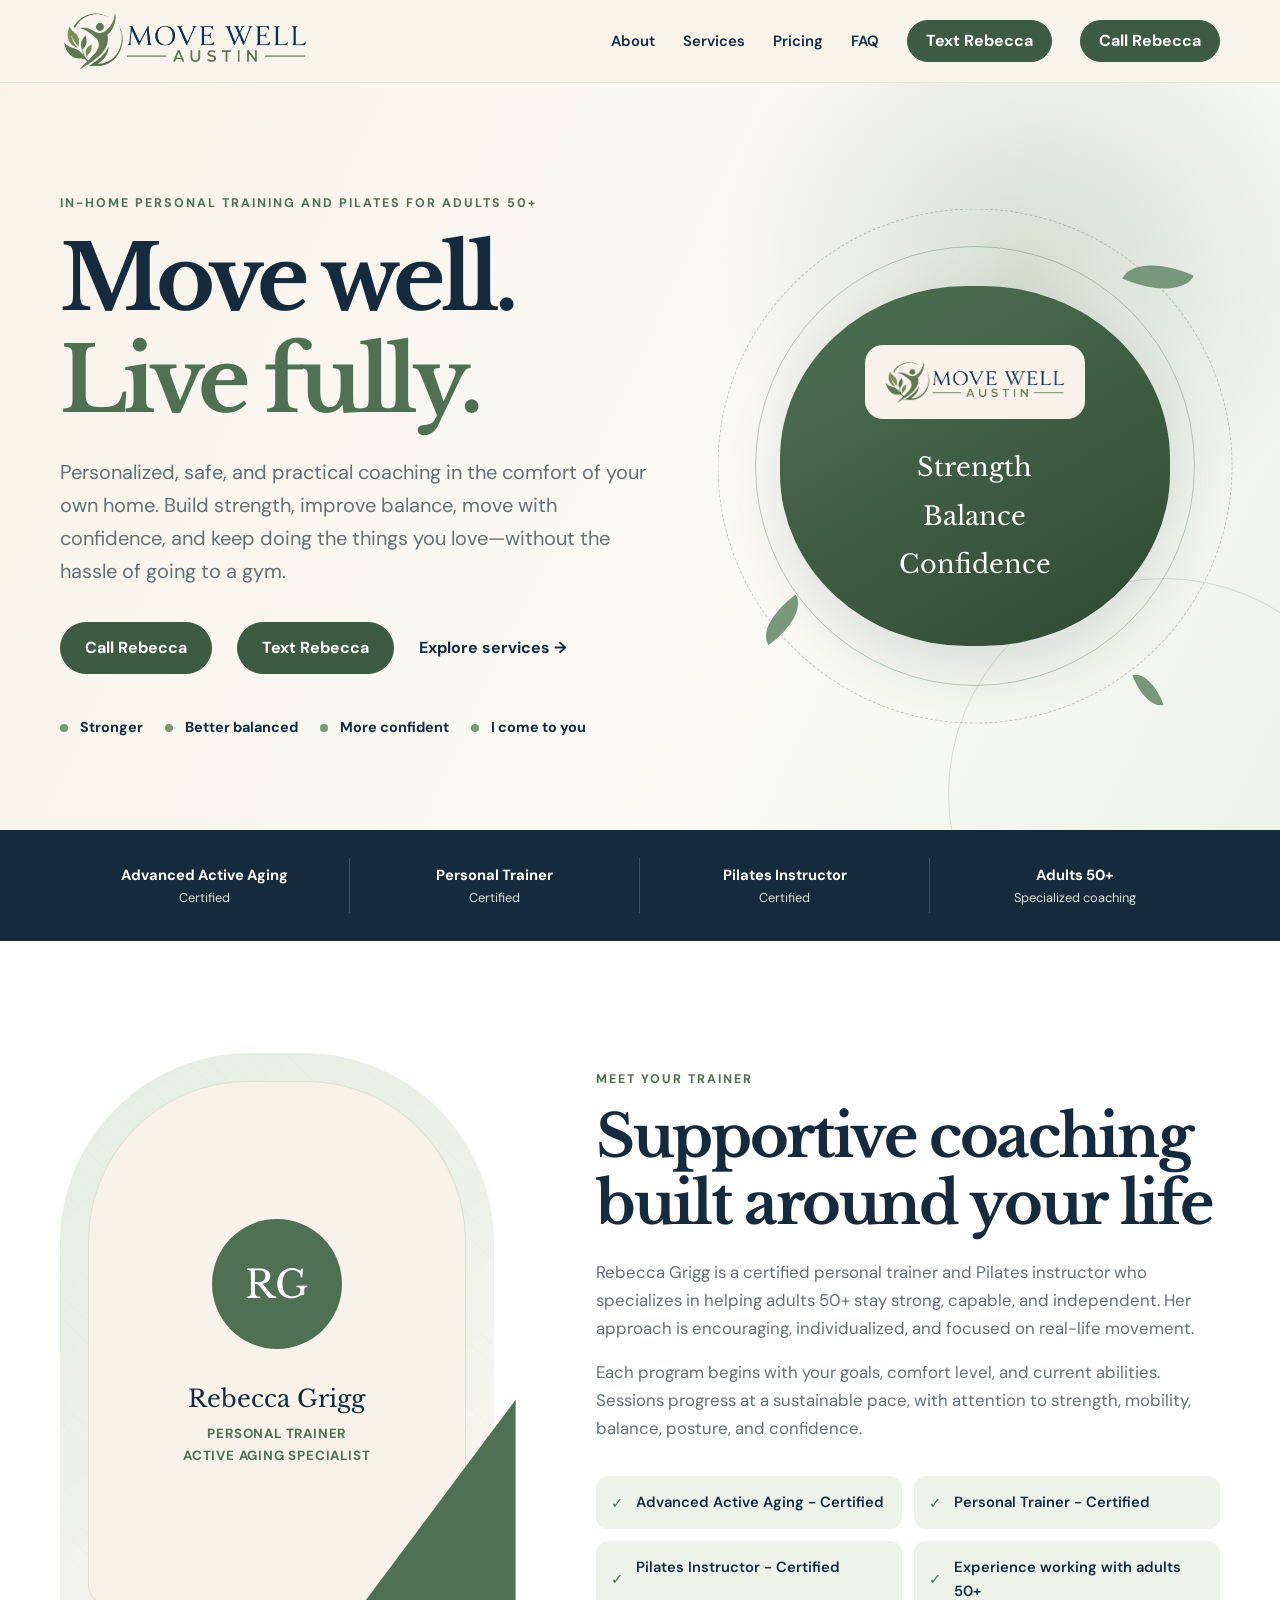
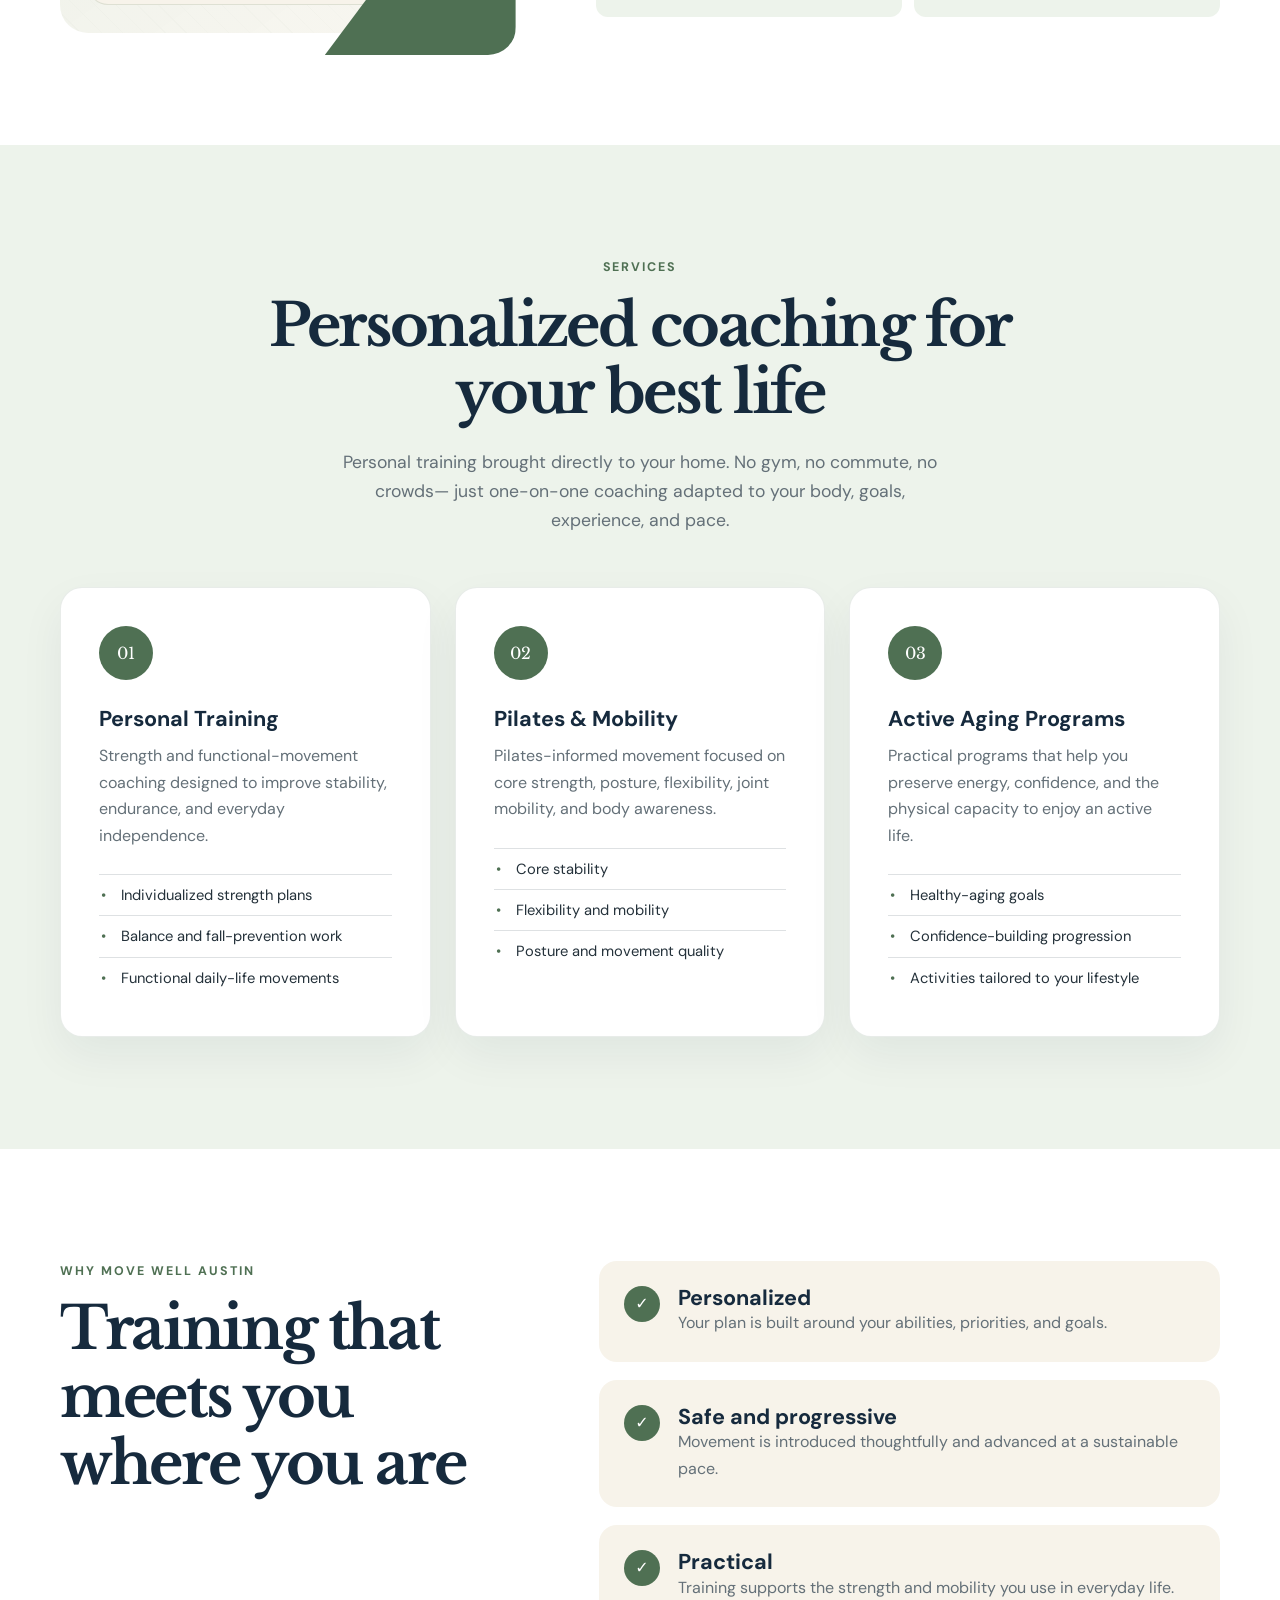
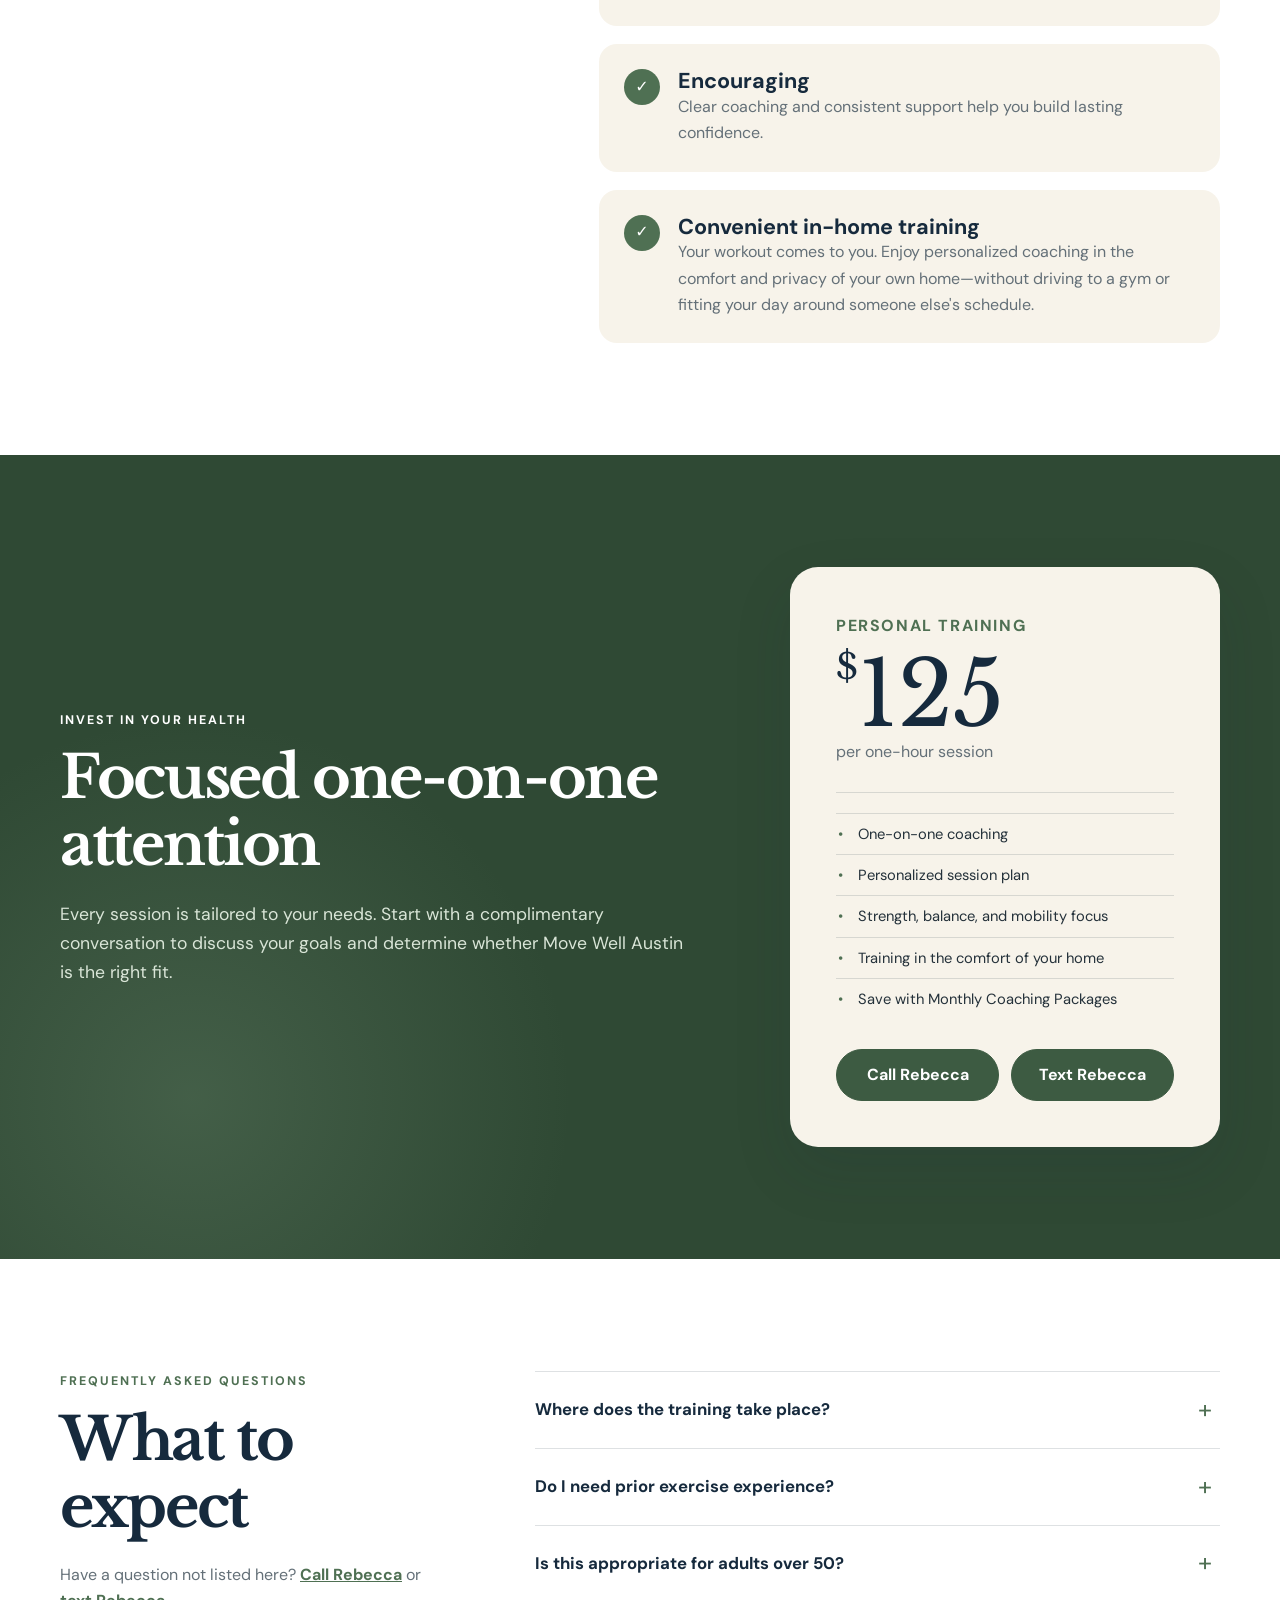
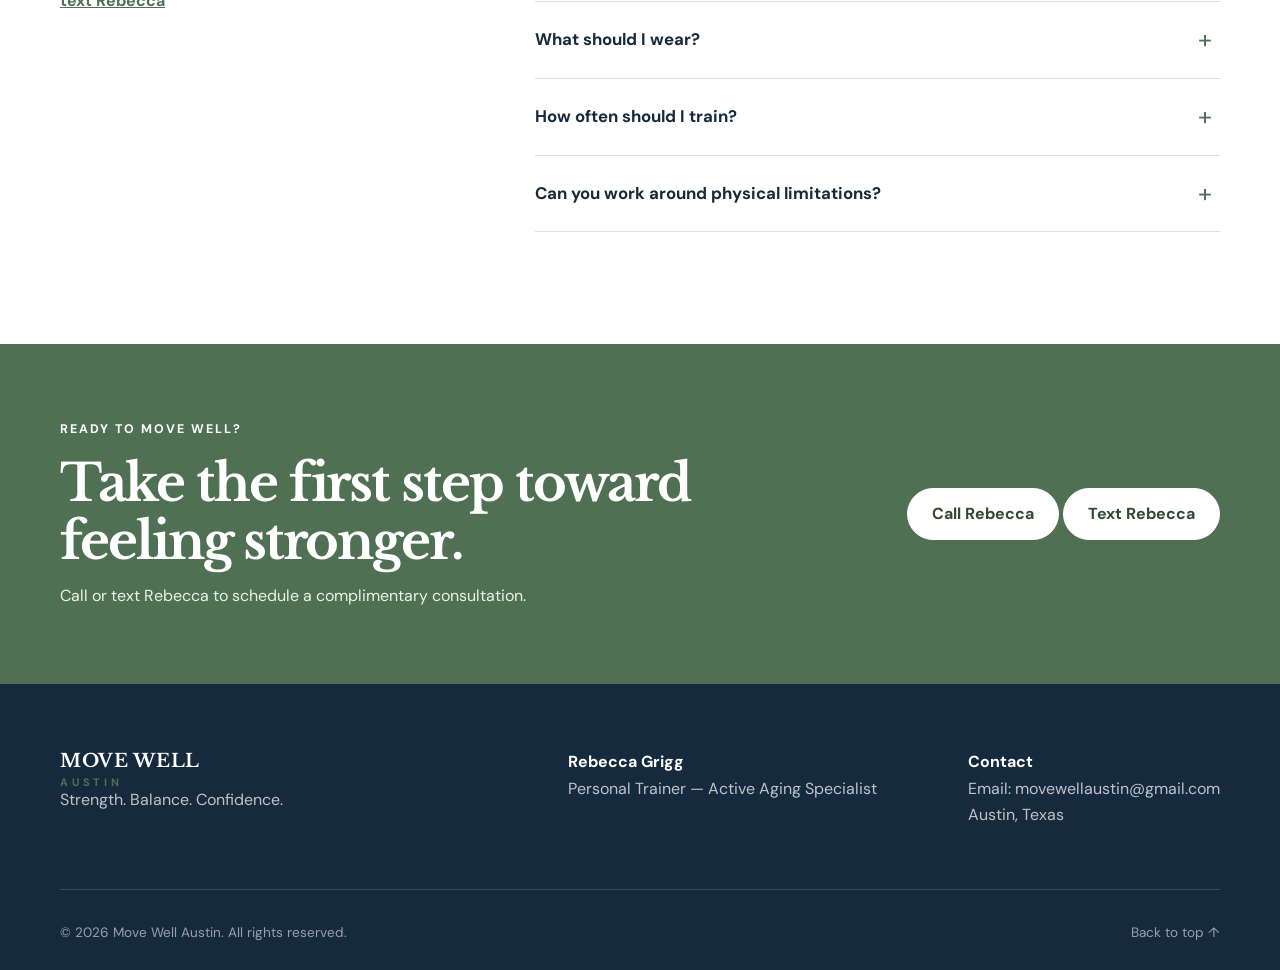
==== commit 3c323b8f: "Add files via upload tweaked qualification text" ====
--- a/index.html
+++ b/index.html
@@ -97,7 +97,7 @@
     <section class="trust-strip" aria-label="Qualifications">
       <div class="container trust-grid">
         <div><strong>Advanced Active Aging</strong><span>Certified</span></div>
-        <div><strong>Personal Training</strong><span>Certified</span></div>
+        <div><strong>Personal Trainer</strong><span>Certified</span></div>
         <div><strong>Pilates Instructor</strong><span>Certified</span></div>
         <div><strong>Adults 50+</strong><span>Specialized coaching</span></div>
       </div>
@@ -128,8 +128,8 @@
           </p>
 
           <div class="credential-list">
-            <span>Advanced Active Aging Certification</span>
-            <span>Personal Training - Certified</span>
+            <span>Advanced Active Aging - Certified</span>
+            <span>Personal Trainer - Certified</span>
             <span>Pilates Instructor - Certified</span>
             <span>Experience working with adults 50+</span>
           </div>
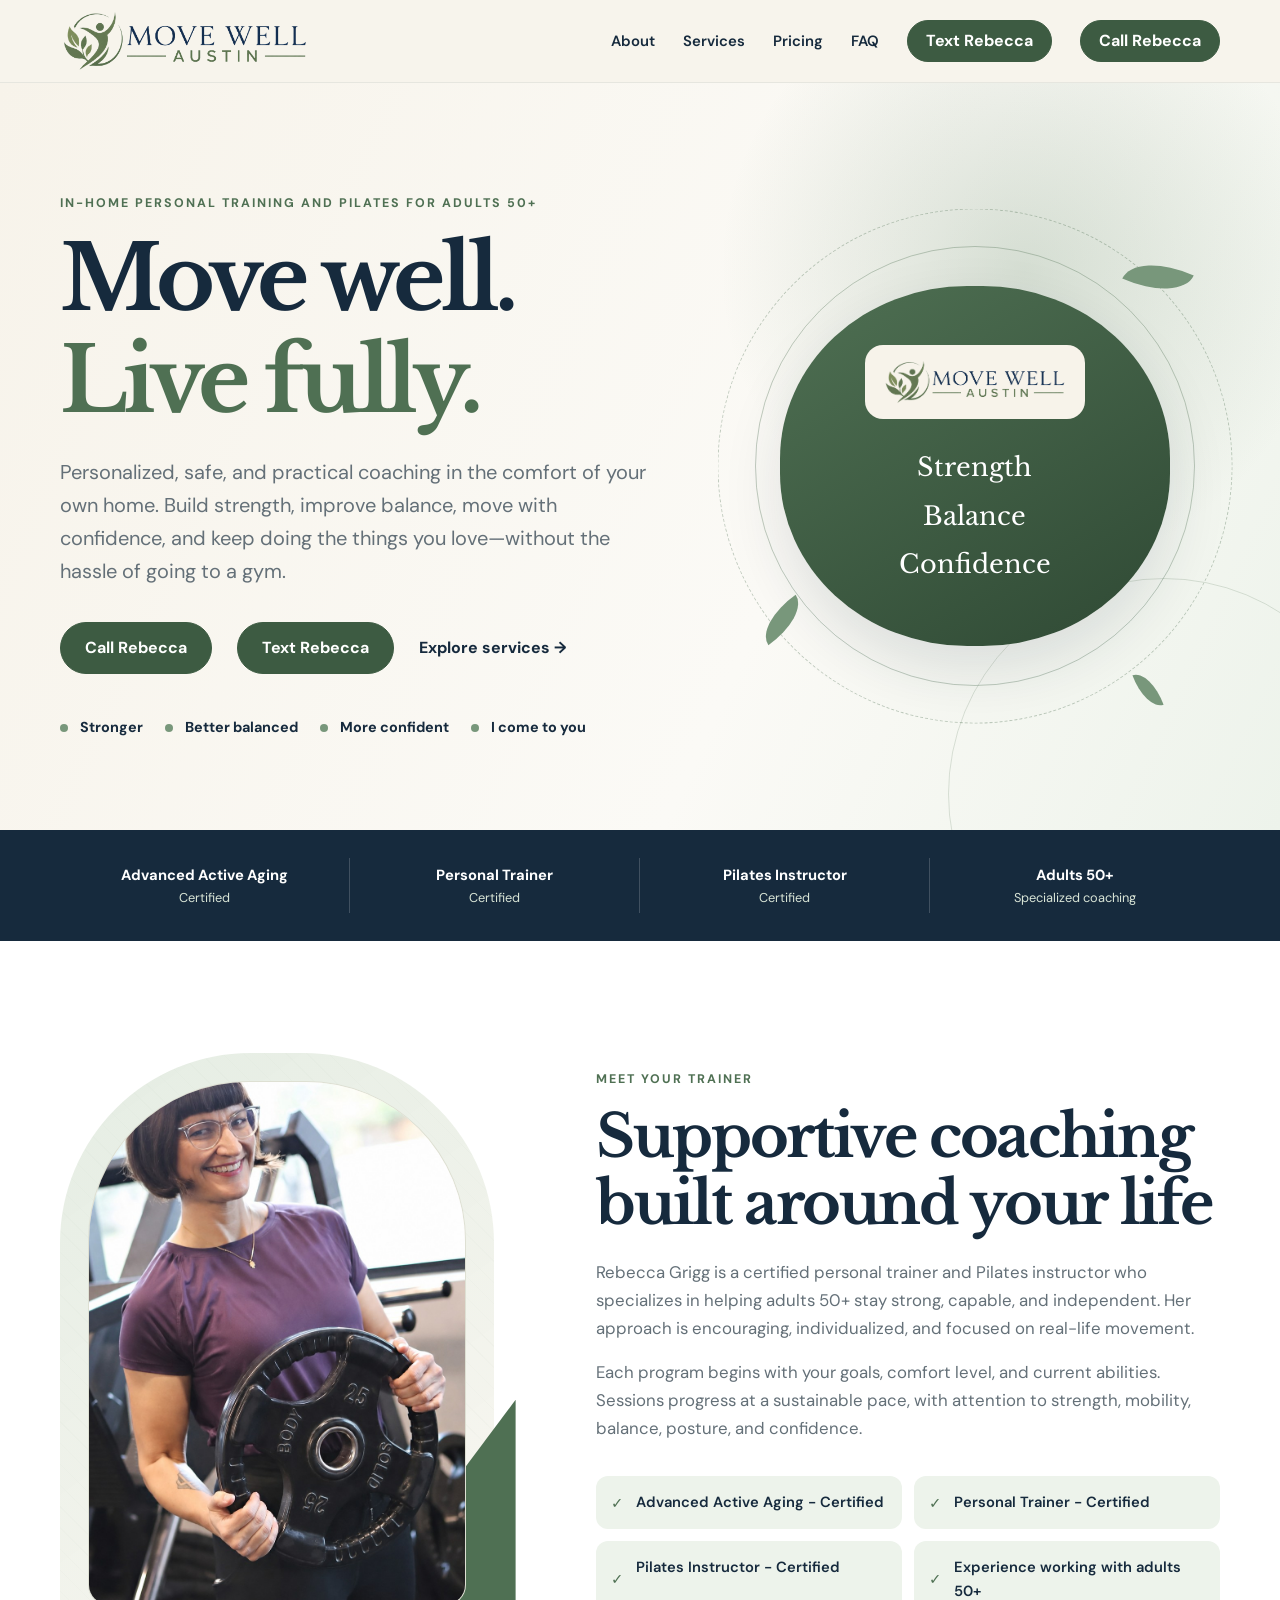
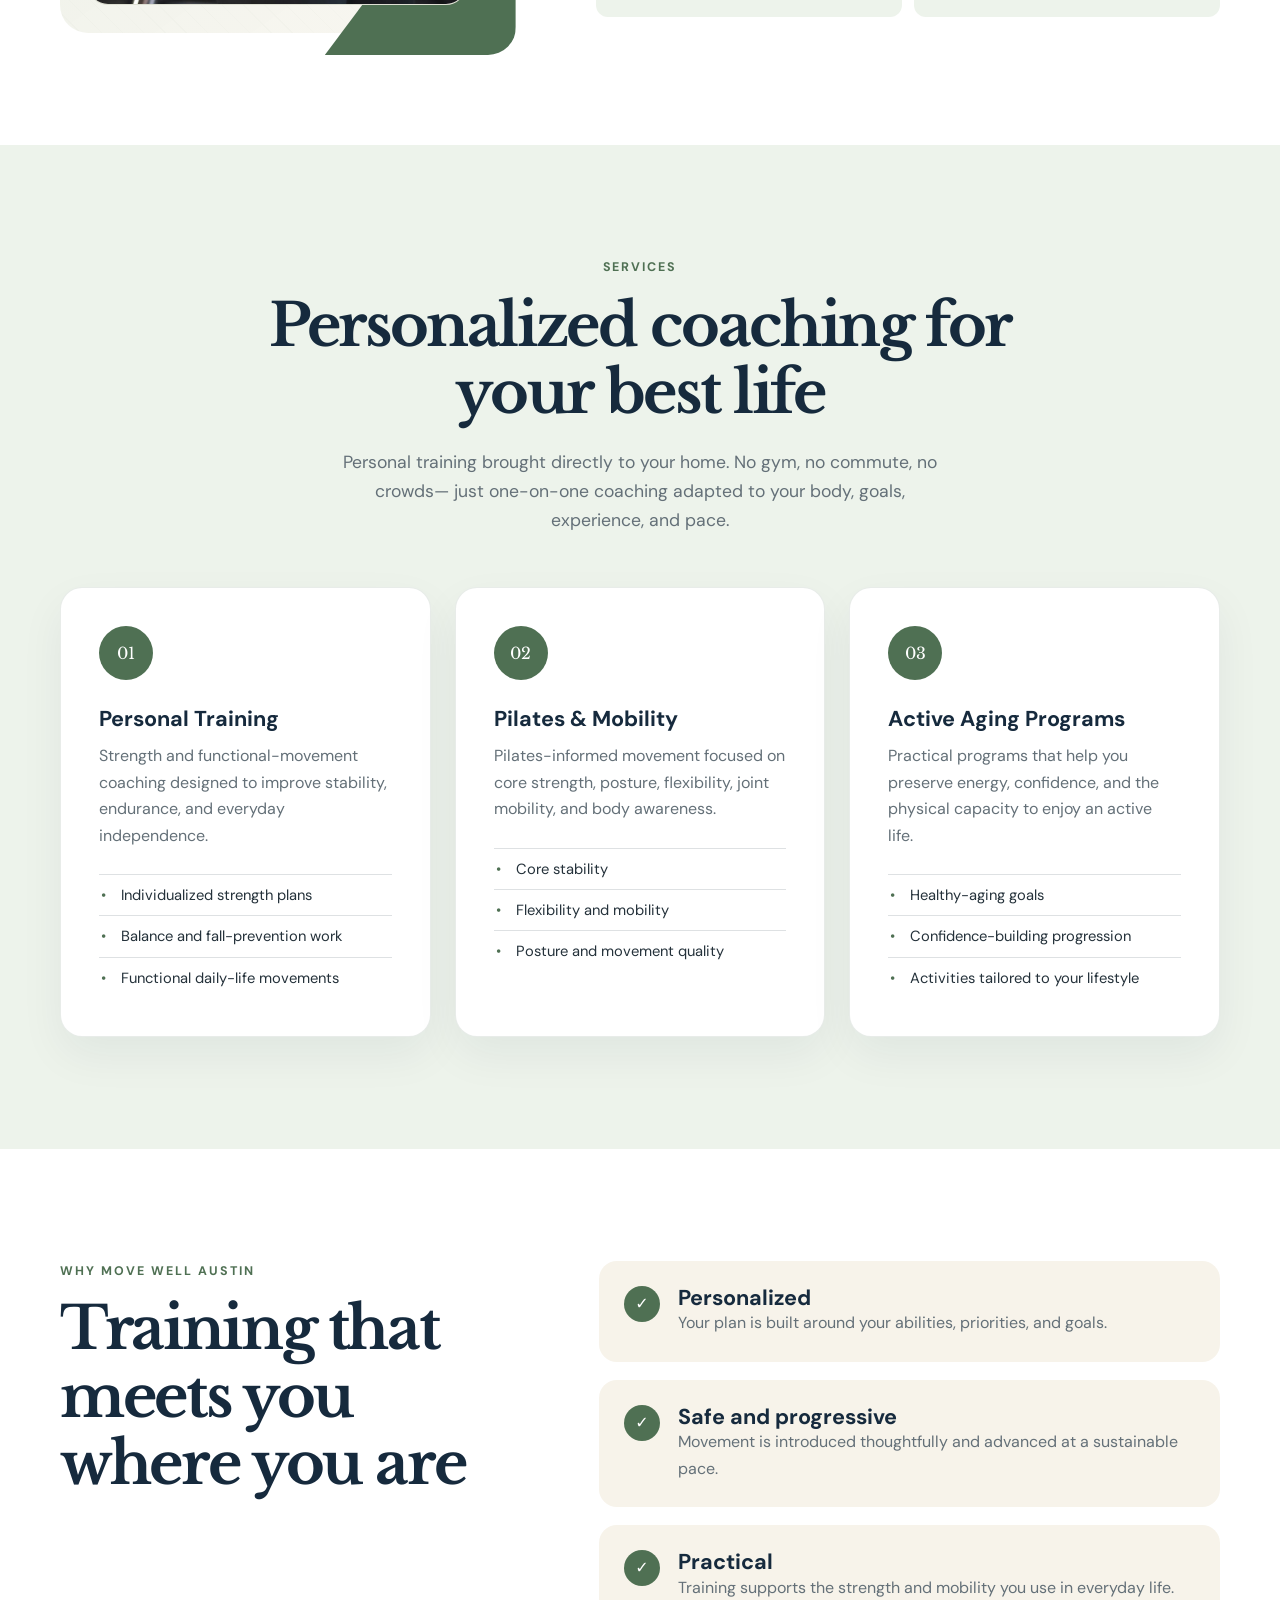
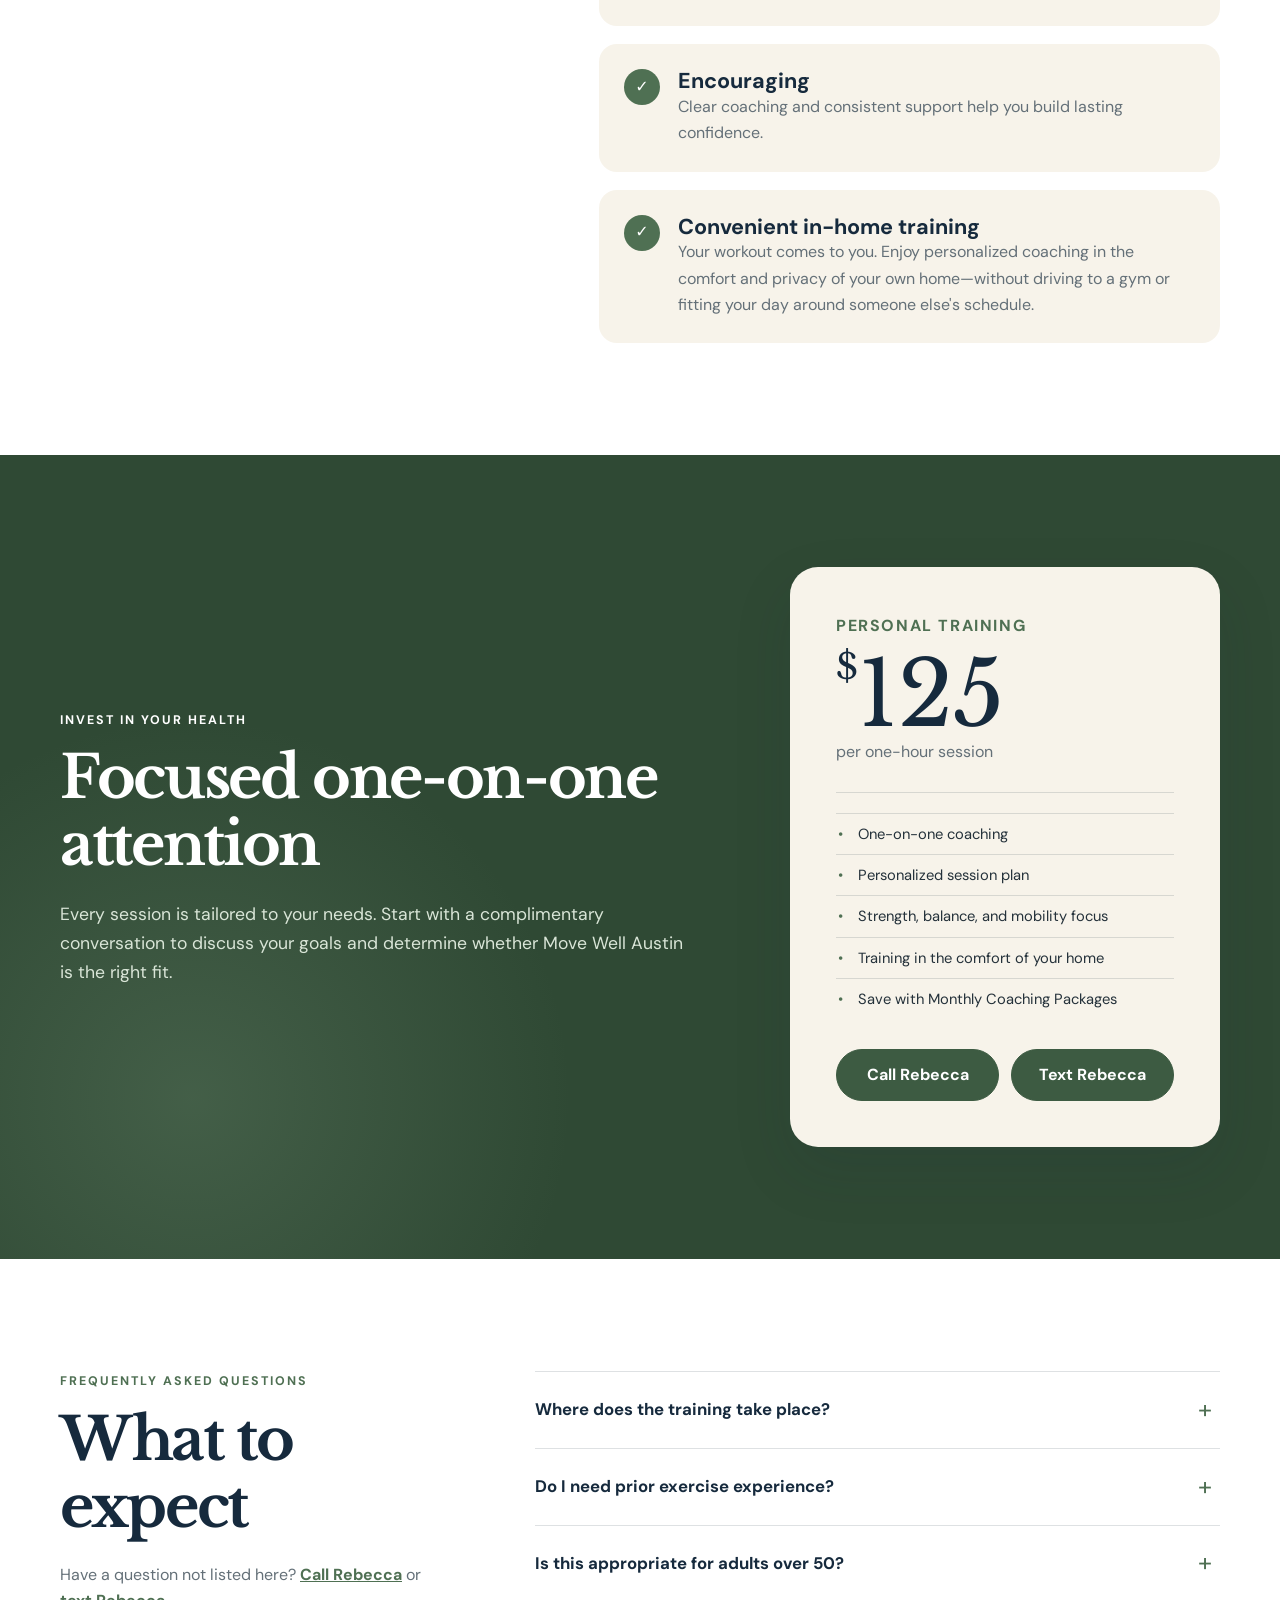
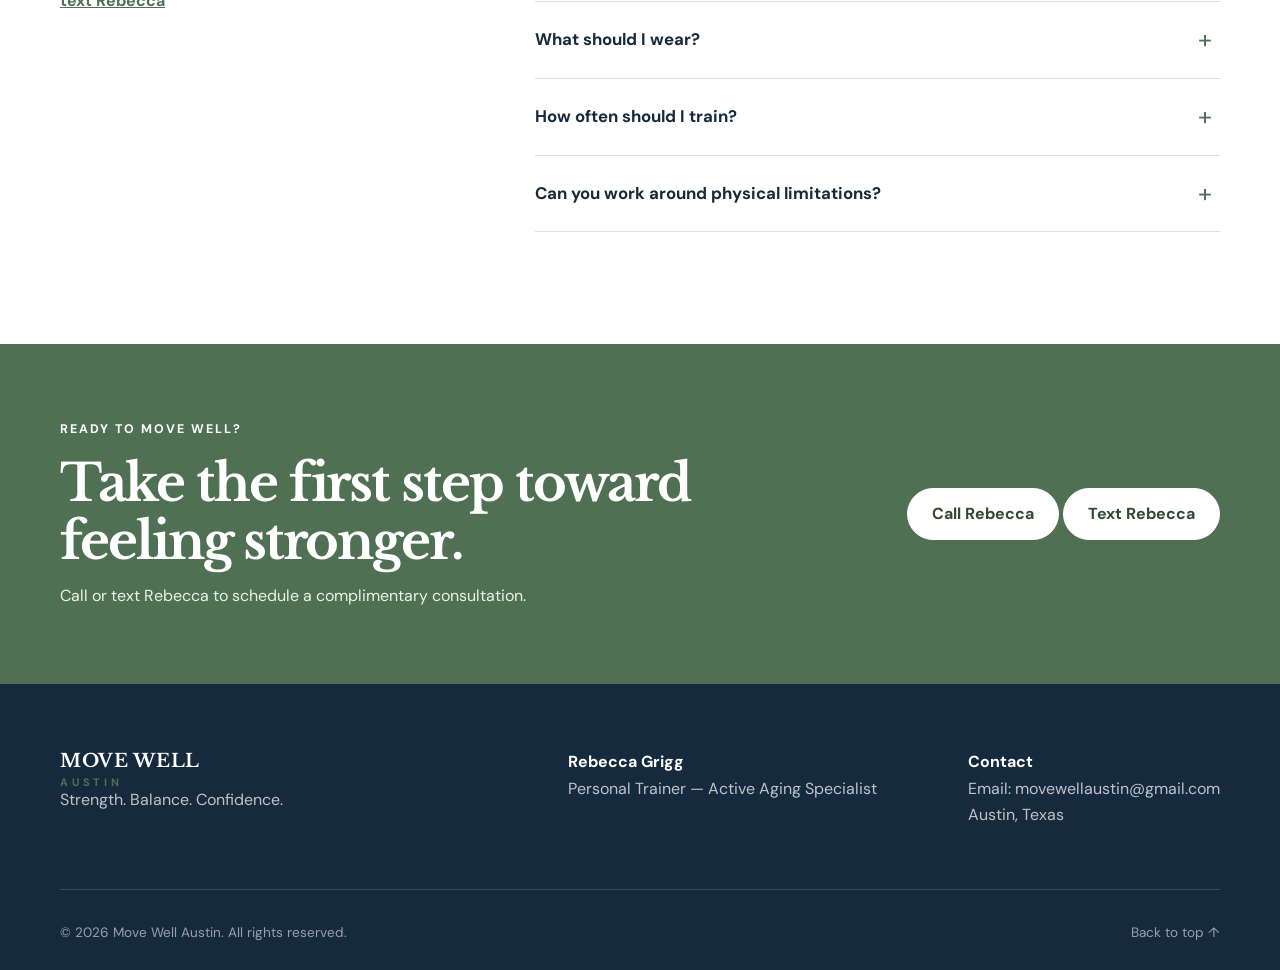
==== commit 44da25bf: "Add files via upload" ====
--- a/index.html
+++ b/index.html
@@ -107,9 +107,11 @@
       <div class="container about-grid">
         <div class="portrait-placeholder">
           <div class="portrait-inner">
-            <span class="portrait-monogram">RG</span>
-            <p>Rebecca Grigg</p>
-            <small>Personal Trainer<br>Active Aging Specialist</small>
+            <img
+              class="trainer-photo"
+              src="images/rebecca-grigg.jpg"
+              alt="Rebecca Grigg, Move Well Austin personal trainer"
+            >
           </div>
         </div>
 
--- a/styles.css
+++ b/styles.css
@@ -590,6 +590,7 @@
 
 .portrait-placeholder::after {
   position: absolute;
+  z-index: 0;
   right: -22px;
   bottom: -22px;
   width: 44%;
@@ -602,43 +603,21 @@
 
 .portrait-inner {
   position: absolute;
+  z-index: 1;
   inset: 28px;
-  display: flex;
-  flex-direction: column;
-  align-items: center;
-  justify-content: center;
+  overflow: hidden;
   background: var(--cream);
   border: 1px solid rgba(79, 112, 83, 0.15);
   border-radius: 160px 160px 20px 20px;
-  text-align: center;
-}
-
-.portrait-monogram {
-  display: grid;
-  width: 130px;
-  height: 130px;
-  margin-bottom: 30px;
-  place-items: center;
-  color: var(--white);
-  background: var(--green-700);
-  border-radius: 50%;
-  font-family: "Libre Baskerville", Georgia, serif;
-  font-size: 2.4rem;
-}
-
-.portrait-inner p {
-  margin-bottom: 4px;
-  color: var(--navy);
-  font-family: "Libre Baskerville", Georgia, serif;
-  font-size: 1.5rem;
-}
-
-.portrait-inner small {
-  color: var(--green-700);
-  font-weight: 700;
-  letter-spacing: 0.06em;
-  text-transform: uppercase;
-}
+}
+
+.trainer-photo {
+  width: 100%;
+  height: 100%;
+  object-fit: cover;
+  object-position: 50% 35%;
+}
+
 
 .about-copy > p:not(.eyebrow) {
   font-size: 1.05rem;
